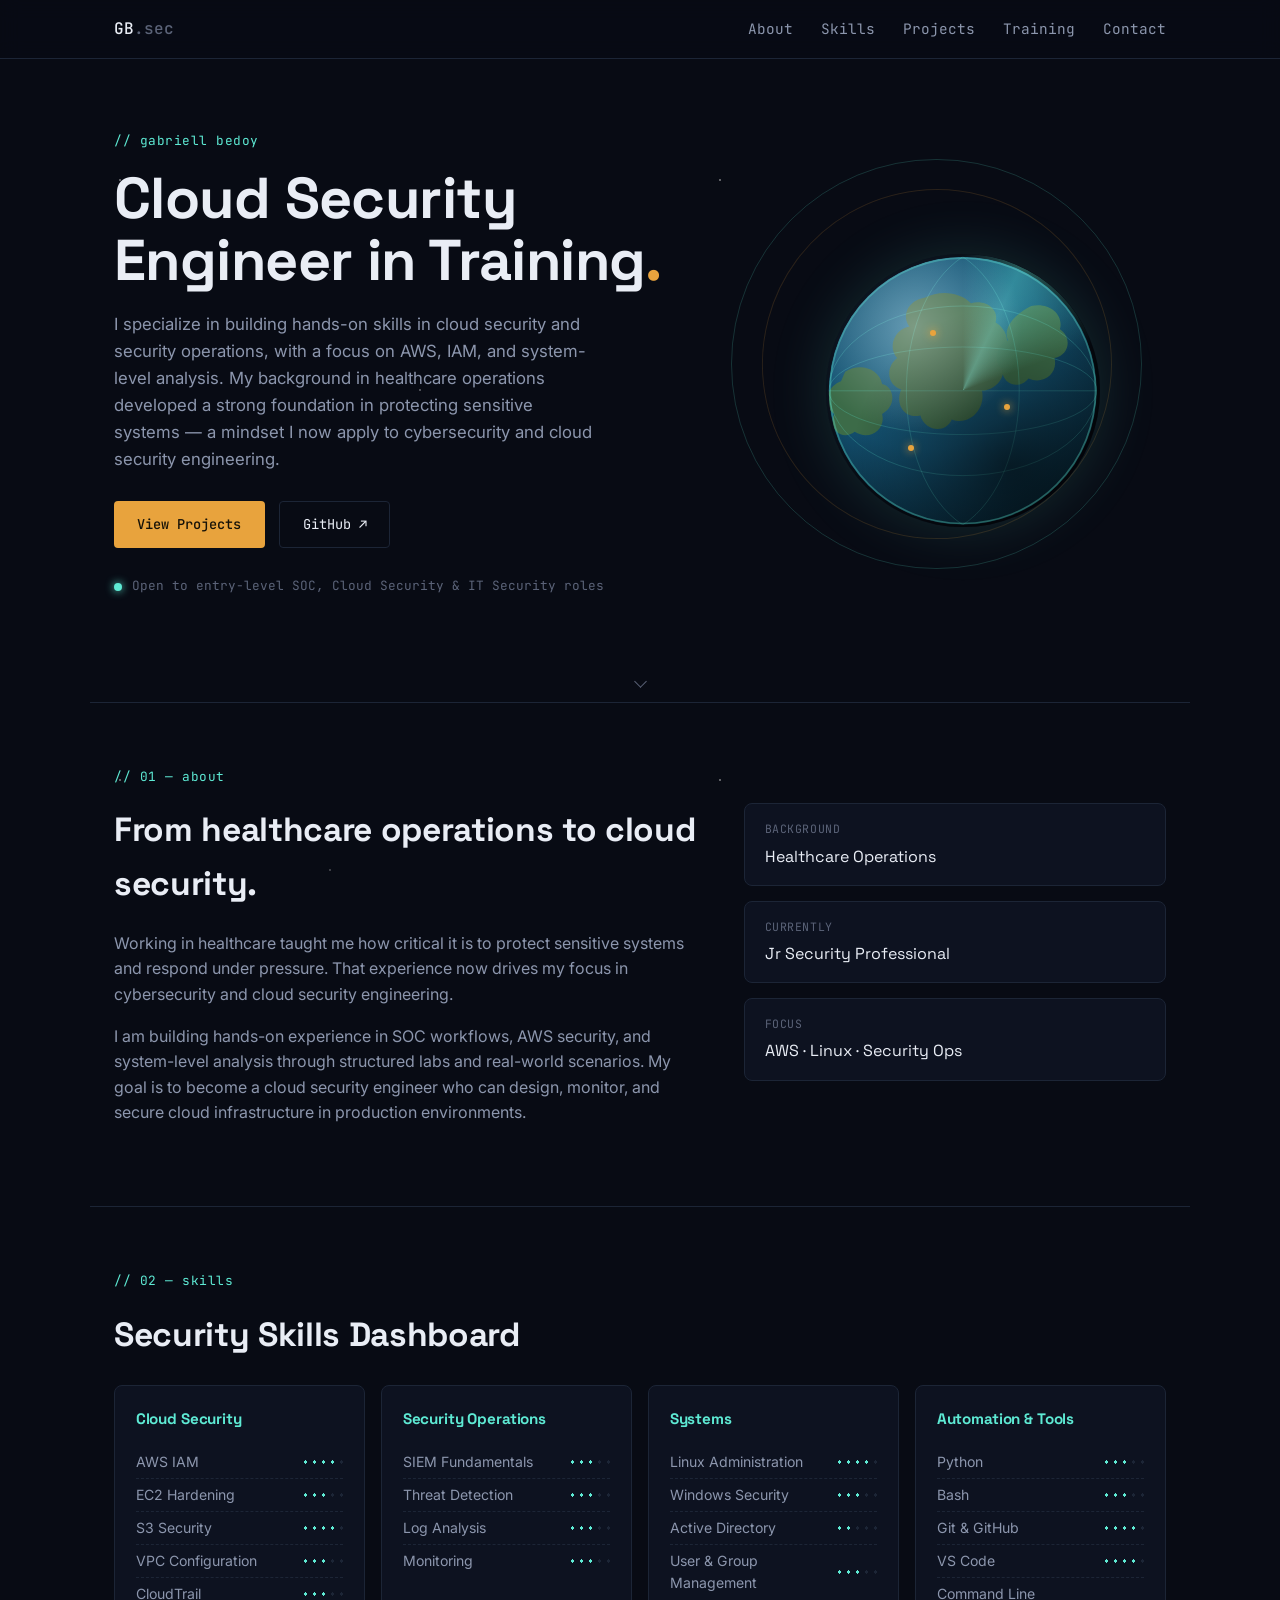
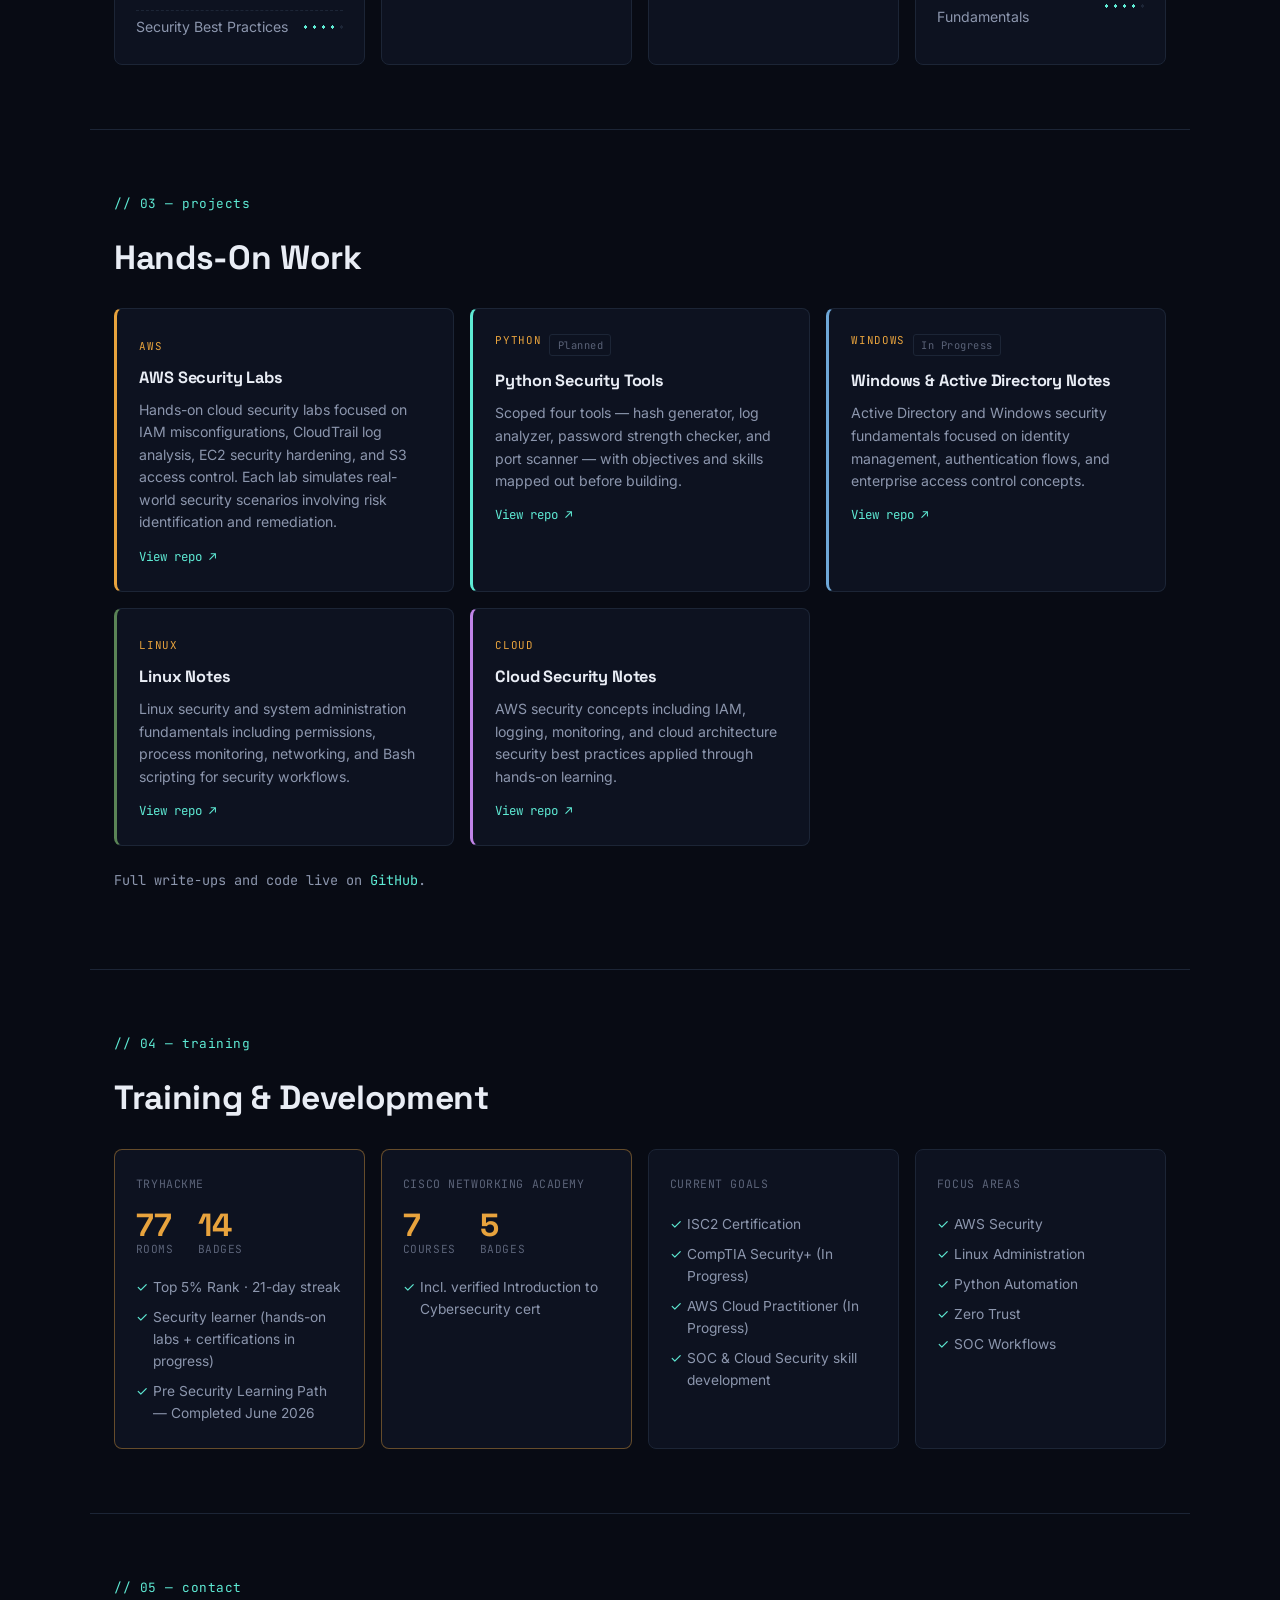
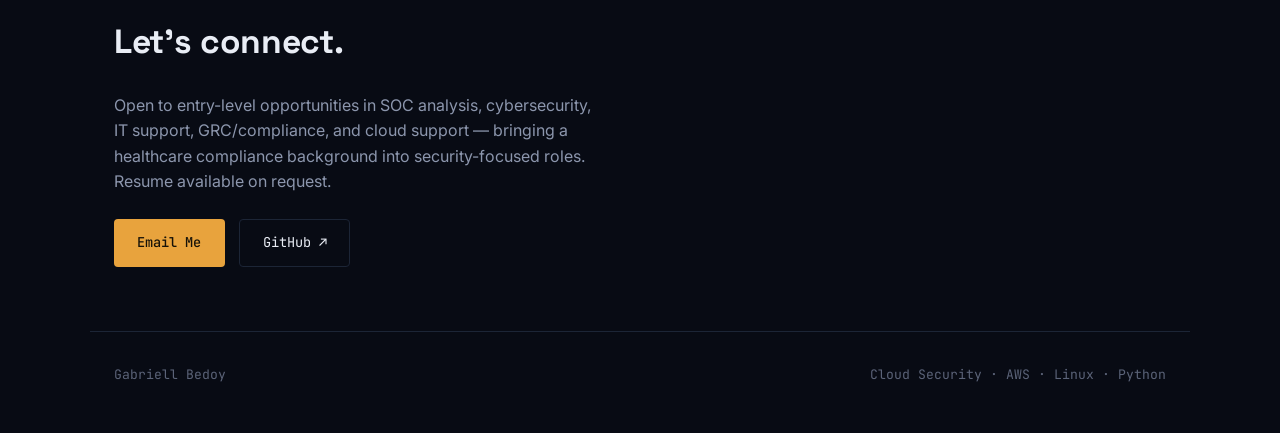
==== index.html @ 279fd7d2 "Revise content for cloud security focus Updated the hero section and about section to reflect a more" ====
<!DOCTYPE html>
<html lang="en">
<head>
<meta charset="UTF-8">
<meta name="viewport" content="width=device-width, initial-scale=1.0">
<title>Gabriell Bedoy | Cloud Security Engineer in Training</title>
<meta name="description" content="Gabriell Bedoy — aspiring cloud security engineer building hands-on skills in AWS, Linux, and security fundamentals, with a background in healthcare operations.">
<meta property="og:title" content="Gabriell Bedoy | Cloud Security Portfolio">
<meta property="og:description" content="Aspiring cloud security engineer with a healthcare background. ISC2 Candidate building hands-on skills in AWS, Linux, and security fundamentals.">
<meta property="og:type" content="website">
<meta property="og:url" content="https://gabbycloudsec.github.io">
<link rel="preconnect" href="https://fonts.googleapis.com">
<link rel="preconnect" href="https://fonts.gstatic.com" crossorigin>
<link href="https://fonts.googleapis.com/css2?family=Space+Grotesk:wght@500;600;700&family=Inter:wght@400;500;600&family=JetBrains+Mono:wght@400;500&display=swap" rel="stylesheet">
<link rel="stylesheet" href="style.css">
<link rel="icon" type="image/svg+xml" href="favicon.svg">
</head>
<body>

<div class="starfield" aria-hidden="true"></div>

<header class="nav">
  <div class="nav-inner">
    <a href="#top" class="nav-brand">GB<span class="nav-brand-dim">.sec</span></a>
    <nav class="nav-links">
      <a href="#about">About</a>
      <a href="#skills">Skills</a>
      <a href="#projects">Projects</a>
      <a href="#training">Training</a>
      <a href="#contact">Contact</a>
    </nav>
  </div>
</header>

<main id="top">

  <!-- HERO -->
  <section class="hero">
    <div class="hero-grid">
      <div class="hero-text">
        <p class="eyebrow">// gabriell bedoy</p>
        <h1>Cloud Security<br>Engineer in Training<span class="accent">.</span></h1>

<p class="hero-lede">
I specialize in building hands-on skills in cloud security and security operations, with a focus on AWS, IAM, and system-level analysis.
My background in healthcare operations developed a strong foundation in protecting sensitive systems — a mindset I now apply to cybersecurity and cloud security engineering.
</p>
        <div class="hero-actions">
          <a href="#projects" class="btn btn-primary">View Projects</a>
          <a href="https://github.com/GabbyCloudSec" class="btn btn-ghost" target="_blank" rel="noopener">GitHub ↗</a>
        </div>
        <div class="hero-meta">
          <span class="status-dot"></span>
          <span>Open to entry-level SOC, Cloud Security & IT Security roles</span>
        </div>
      </div>

      <div class="hero-visual" aria-hidden="true">
        <div class="orbit-ring orbit-ring--outer"></div>
        <div class="orbit-ring orbit-ring--inner"></div>
        <div class="orbit-sat orbit-sat--a"></div>
        <div class="orbit-sat orbit-sat--b"></div>
        <div class="earth">
          <svg class="earth-svg" viewBox="0 0 200 200" xmlns="http://www.w3.org/2000/svg">
            <defs>
              <radialGradient id="oceanGrad" cx="35%" cy="28%" r="80%">
                <stop offset="0%" stop-color="#1f6f93"/>
                <stop offset="55%" stop-color="#134f6e"/>
                <stop offset="100%" stop-color="#06202e"/>
              </radialGradient>
              <radialGradient id="shineGrad" cx="32%" cy="26%" r="40%">
                <stop offset="0%" stop-color="rgba(255,255,255,0.32)"/>
                <stop offset="100%" stop-color="rgba(255,255,255,0)"/>
              </radialGradient>
              <radialGradient id="shadowGrad" cx="68%" cy="78%" r="60%">
                <stop offset="0%" stop-color="rgba(0,0,0,0.55)"/>
                <stop offset="100%" stop-color="rgba(0,0,0,0)"/>
              </radialGradient>
              <clipPath id="globeClip">
                <circle cx="100" cy="100" r="98"/>
              </clipPath>
            </defs>

            <g clip-path="url(#globeClip)">
              <circle cx="100" cy="100" r="98" fill="url(#oceanGrad)"/>

              <g class="earth-landmasses" fill="#3f6b48">
                <path d="M72,32 C84,26 98,28 106,36 C116,33 127,40 124,50 C133,55 136,68 127,76 C134,86 127,99 114,100 C117,113 105,126 92,121 C87,132 72,129 69,118 C58,121 50,110 55,99 C45,96 43,83 52,76 C45,68 50,55 61,53 C55,45 60,34 72,32 Z"/>
                <path class="earth-land-alt" d="M150,38 C163,35 174,44 171,55 C180,61 178,74 167,76 C170,87 159,96 148,91 C141,100 128,95 129,84 C122,80 124,67 133,63 C129,54 138,44 150,38 Z"/>
                <path class="earth-land-alt" d="M14,86 C25,79 39,84 41,95 C50,97 52,111 41,117 C44,128 32,137 21,130 C12,137 1,128 6,117 C-3,111 0,97 11,93 Z"/>
              </g>

              <g class="earth-grid" fill="none" stroke="rgba(94,234,212,0.28)" stroke-width="0.6">
                <ellipse cx="100" cy="100" rx="98" ry="32"/>
                <ellipse cx="100" cy="100" rx="98" ry="62"/>
                <path d="M100,2 C45,38 45,162 100,198"/>
                <path d="M100,2 C155,38 155,162 100,198"/>
                <line x1="2" y1="100" x2="198" y2="100"/>
              </g>

              <circle cx="100" cy="100" r="98" fill="url(#shadowGrad)"/>
              <circle cx="100" cy="100" r="98" fill="url(#shineGrad)"/>
            </g>

            <circle cx="100" cy="100" r="97" fill="none" stroke="rgba(94,234,212,0.35)" stroke-width="1.2"/>
          </svg>
          <div class="earth-scan"></div>
          <span class="earth-node earth-node--1"></span>
          <span class="earth-node earth-node--2"></span>
          <span class="earth-node earth-node--3"></span>
        </div>
      </div>
    </div>
  </section>

  <div class="scroll-cue" aria-hidden="true">
    <span></span>
  </div>

  <!-- ABOUT -->
  <section class="section" id="about">
    <p class="eyebrow">// 01 &mdash; about</p>
    <div class="about-grid">
      <div class="about-copy">
        <h2>From healthcare operations to cloud security.</h2>

<p>
Working in healthcare taught me how critical it is to protect sensitive systems and respond under pressure.
That experience now drives my focus in cybersecurity and cloud security engineering.
</p>

<p>
I am building hands-on experience in SOC workflows, AWS security, and system-level analysis through structured labs and real-world scenarios.
My goal is to become a cloud security engineer who can design, monitor, and secure cloud infrastructure in production environments.
</p>
      </div>
      <div class="about-stats">
        <div class="stat-card">
          <span class="stat-label">Background</span>
          <span class="stat-value">Healthcare Operations</span>
        </div>
        <div class="stat-card">
          <span class="stat-label">Currently</span>
          <span class="stat-value">Jr Security Professional</span>
        </div>
        <div class="stat-card">
          <span class="stat-label">Focus</span>
          <span class="stat-value">AWS &middot; Linux &middot; Security Ops</span>
        </div>
      </div>
    </div>
  </section>

  <!-- SKILLS -->
  <section class="section" id="skills">
    <p class="eyebrow">// 02 &mdash; skills</p>
    <h2>Security Skills Dashboard</h2>
    <div class="skill-grid">

      <div class="skill-card">
        <h3>Cloud Security</h3>
        <ul>
          <li><span>AWS IAM</span><span class="dots" data-level="4"></span></li>
          <li><span>EC2 Hardening</span><span class="dots" data-level="3"></span></li>
          <li><span>S3 Security</span><span class="dots" data-level="4"></span></li>
          <li><span>VPC Configuration</span><span class="dots" data-level="3"></span></li>
          <li><span>CloudTrail</span><span class="dots" data-level="3"></span></li>
          <li><span>Security Best Practices</span><span class="dots" data-level="4"></span></li>
        </ul>
      </div>

      <div class="skill-card">
        <h3>Security Operations</h3>
        <ul>
          <li><span>SIEM Fundamentals</span><span class="dots" data-level="3"></span></li>
          <li><span>Threat Detection</span><span class="dots" data-level="3"></span></li>
          <li><span>Log Analysis</span><span class="dots" data-level="3"></span></li>
          <li><span>Monitoring</span><span class="dots" data-level="3"></span></li>
        </ul>
      </div>

      <div class="skill-card">
        <h3>Systems</h3>
        <ul>
          <li><span>Linux Administration</span><span class="dots" data-level="4"></span></li>
          <li><span>Windows Security</span><span class="dots" data-level="3"></span></li>
          <li><span>Active Directory</span><span class="dots" data-level="2"></span></li>
          <li><span>User &amp; Group Management</span><span class="dots" data-level="3"></span></li>
        </ul>
      </div>

      <div class="skill-card">
        <h3>Automation &amp; Tools</h3>
        <ul>
          <li><span>Python</span><span class="dots" data-level="3"></span></li>
          <li><span>Bash</span><span class="dots" data-level="3"></span></li>
          <li><span>Git &amp; GitHub</span><span class="dots" data-level="4"></span></li>
          <li><span>VS Code</span><span class="dots" data-level="4"></span></li>
          <li><span>Command Line Fundamentals</span><span class="dots" data-level="4"></span></li>
        </ul>
      </div>

    </div>
  </section>

  <!-- PROJECTS -->
  <section class="section" id="projects">
    <p class="eyebrow">// 03 &mdash; projects</p>
    <h2>Hands-On Work</h2>
    <div class="project-grid">

      <a class="project-card" href="https://github.com/GabbyCloudSec/aws-security-labs" target="_blank" rel="noopener" data-cat="aws">
        <span class="project-tag">AWS</span>
        <h3>AWS Security Labs</h3>
     <p>
Hands-on cloud security labs focused on IAM misconfigurations, CloudTrail log analysis, EC2 security hardening, and S3 access control.
Each lab simulates real-world security scenarios involving risk identification and remediation.
</p>
        <span class="project-link">View repo ↗</span>
      </a>

      <a class="project-card" href="https://github.com/GabbyCloudSec/python-security-tools" target="_blank" rel="noopener" data-cat="python">
        <div class="project-tags">
          <span class="project-tag">PYTHON</span>
          <span class="project-status">Planned</span>
        </div>
        <h3>Python Security Tools</h3>
        <p>Scoped four tools &mdash; hash generator, log analyzer, password
          strength checker, and port scanner &mdash; with objectives and skills
          mapped out before building.</p>
        <span class="project-link">View repo ↗</span>
      </a>

      <a class="project-card" href="https://github.com/GabbyCloudSec/windows-ad-notes" target="_blank" rel="noopener" data-cat="windows">
        <div class="project-tags">
          <span class="project-tag">WINDOWS</span>
          <span class="project-status">In Progress</span>
        </div>
        <h3>Windows &amp; Active Directory Notes</h3>
       <p>
Active Directory and Windows security fundamentals focused on identity management, authentication flows, and enterprise access control concepts.
</p>
        <span class="project-link">View repo ↗</span>
      </a>

      <a class="project-card" href="https://github.com/GabbyCloudSec/linux-notes" target="_blank" rel="noopener" data-cat="linux">
        <span class="project-tag">LINUX</span>
        <h3>Linux Notes</h3>
      <p>
Linux security and system administration fundamentals including permissions, process monitoring, networking, and Bash scripting for security workflows.
</p>
        <span class="project-link">View repo ↗</span>
      </a>

      <a class="project-card" href="https://github.com/GabbyCloudSec/cloud-security-notes" target="_blank" rel="noopener" data-cat="cloud">
        <span class="project-tag">CLOUD</span>
        <h3>Cloud Security Notes</h3>
       <p>
AWS security concepts including IAM, logging, monitoring, and cloud architecture security best practices applied through hands-on learning.
</p>
        <span class="project-link">View repo ↗</span>
      </a>

    </div>
    <p class="project-footnote">Full write-ups and code live on <a href="https://github.com/GabbyCloudSec" target="_blank" rel="noopener">GitHub</a>.</p>
  </section>

  <!-- TRAINING -->
  <section class="section" id="training">
    <p class="eyebrow">// 04 &mdash; training</p>
    <h2>Training &amp; Development</h2>
    <div class="training-grid">

      <div class="training-card training-card--highlight">
        <span class="stat-label">TryHackMe</span>
        <div class="count-row">
          <div class="count-block">
            <span class="count-num">77</span>
            <span class="count-label">Rooms</span>
          </div>
          <div class="count-block">
            <span class="count-num">14</span>
            <span class="count-label">Badges</span>
          </div>
        </div>
        <ul class="check-list">
          <li>Top 5% Rank &middot; 21-day streak</li>
        <li>Security learner (hands-on labs + certifications in progress)</li>
          <li>Pre Security Learning Path &mdash; Completed June 2026</li>
        </ul>
      </div>

      <div class="training-card training-card--highlight">
        <span class="stat-label">Cisco Networking Academy</span>
        <div class="count-row">
          <div class="count-block">
            <span class="count-num">7</span>
            <span class="count-label">Courses</span>
          </div>
          <div class="count-block">
            <span class="count-num">5</span>
            <span class="count-label">Badges</span>
          </div>
        </div>
        <ul class="check-list">
          <li>Incl. verified Introduction to Cybersecurity cert</li>
        </ul>
      </div>

      <div class="training-card">
        <span class="stat-label">Current Goals</span>
        <ul class="check-list">
          <li>ISC2 Certification</li>
          <li>CompTIA Security+ (In Progress)</li>
<li>AWS Cloud Practitioner (In Progress)</li>
<li>SOC & Cloud Security skill development</li>
        </ul>
      </div>

      <div class="training-card">
        <span class="stat-label">Focus Areas</span>
        <ul class="check-list">
          <li>AWS Security</li>
          <li>Linux Administration</li>
          <li>Python Automation</li>
          <li>Zero Trust</li>
          <li>SOC Workflows</li>
        </ul>
      </div>

    </div>
  </section>

  <!-- CONTACT -->
  <section class="section section--contact" id="contact">
    <p class="eyebrow">// 05 &mdash; contact</p>
    <h2>Let's connect.</h2>
    <p class="contact-lede">Open to entry-level opportunities in SOC analysis,
      cybersecurity, IT support, GRC/compliance, and cloud support &mdash;
      bringing a healthcare compliance background into security-focused roles.
      Resume available on request.</p>
    <div class="contact-links">
      <a href="mailto:GabbyCloudSec@protonmail.com" class="btn btn-primary">Email Me</a>
      <a href="https://github.com/GabbyCloudSec" class="btn btn-ghost" target="_blank" rel="noopener">GitHub ↗</a>
    </div>
  </section>

</main>

<footer class="footer">
  <span>Gabriell Bedoy</span>
  <span class="footer-dim">Cloud Security &middot; AWS &middot; Linux &middot; Python</span>
</footer>

</body>
</html>
---- style.css ----
/* ===========================================================
   GabbyCloudSec Portfolio — "Mission Control" theme
   =========================================================== */

:root {
  --bg: #080b14;
  --bg-2: #0d1220;
  --bg-3: #11172a;
  --ink: #e9edf5;
  --ink-dim: #8c96ad;
  --ink-faint: #5b6378;
  --amber: #e8a33d;
  --cyan: #5eead4;
  --line: #1c2536;

  --earth-ocean-1: #0b2e44;
  --earth-ocean-2: #134f6e;
  --earth-land-1: #3c6b48;
  --earth-land-2: #5a8456;

  --font-display: 'Space Grotesk', 'Inter', sans-serif;
  --font-body: 'Inter', -apple-system, BlinkMacSystemFont, sans-serif;
  --font-mono: 'JetBrains Mono', 'SFMono-Regular', Consolas, monospace;

  --maxw: 1100px;
}

* { box-sizing: border-box; }

html { scroll-behavior: smooth; }

body {
  margin: 0;
  background: var(--bg);
  color: var(--ink);
  font-family: var(--font-body);
  line-height: 1.6;
  -webkit-font-smoothing: antialiased;
}

a {
  color: var(--cyan);
  text-decoration: none;
}

h1, h2, h3 {
  font-family: var(--font-display);
  color: var(--ink);
  margin: 0;
  letter-spacing: -0.01em;
}

ul { margin: 0; padding: 0; list-style: none; }
p { color: var(--ink-dim); margin: 0 0 1em; }

.accent { color: var(--amber); }

.eyebrow {
  font-family: var(--font-mono);
  font-size: 0.8rem;
  color: var(--cyan);
  letter-spacing: 0.04em;
  margin: 0 0 1rem;
}

/* ---------- Starfield ---------- */
.starfield {
  position: fixed;
  inset: 0;
  z-index: -1;
  background:
    radial-gradient(1.5px 1.5px at 20% 30%, rgba(255,255,255,0.5) 50%, transparent 51%),
    radial-gradient(1.5px 1.5px at 70% 65%, rgba(255,255,255,0.4) 50%, transparent 51%),
    radial-gradient(1px 1px at 40% 80%, rgba(255,255,255,0.35) 50%, transparent 51%),
    radial-gradient(1px 1px at 85% 15%, rgba(255,255,255,0.4) 50%, transparent 51%),
    radial-gradient(1.5px 1.5px at 55% 45%, rgba(255,255,255,0.3) 50%, transparent 51%),
    radial-gradient(1px 1px at 10% 60%, rgba(255,255,255,0.3) 50%, transparent 51%),
    radial-gradient(1px 1px at 92% 85%, rgba(255,255,255,0.3) 50%, transparent 51%);
  background-size: 600px 600px;
  background-repeat: repeat;
  opacity: 0.7;
}

/* ---------- Nav ---------- */
.nav {
  position: sticky;
  top: 0;
  z-index: 10;
  background: rgba(8, 11, 20, 0.85);
  backdrop-filter: blur(10px);
  border-bottom: 1px solid var(--line);
}

.nav-inner {
  max-width: var(--maxw);
  margin: 0 auto;
  display: flex;
  align-items: center;
  justify-content: space-between;
  padding: 1rem 1.5rem;
}

.nav-brand {
  font-family: var(--font-mono);
  font-weight: 500;
  color: var(--ink);
  font-size: 1rem;
}
.nav-brand-dim { color: var(--ink-faint); }

.nav-links {
  display: flex;
  gap: 1.75rem;
}
.nav-links a {
  color: var(--ink-dim);
  font-size: 0.9rem;
  font-family: var(--font-mono);
}
.nav-links a:hover { color: var(--cyan); }

/* ---------- Hero ---------- */
.hero {
  max-width: var(--maxw);
  margin: 0 auto;
  padding: 4.5rem 1.5rem 5rem;
}

.hero-grid {
  display: grid;
  grid-template-columns: 1.1fr 0.9fr;
  align-items: center;
  gap: 2rem;
}

.hero-text h1 {
  font-size: clamp(2.4rem, 5vw, 3.6rem);
  line-height: 1.08;
  margin-bottom: 1.25rem;
}

.hero-lede {
  font-size: 1.05rem;
  max-width: 480px;
  color: var(--ink-dim);
}

.hero-actions {
  display: flex;
  gap: 0.9rem;
  margin: 1.75rem 0 1.75rem;
}

.btn {
  font-family: var(--font-mono);
  font-size: 0.85rem;
  padding: 0.75rem 1.4rem;
  border-radius: 4px;
  border: 1px solid transparent;
  display: inline-block;
}
.btn-primary {
  background: var(--amber);
  color: #161208;
  font-weight: 500;
}
.btn-primary:hover { background: #f2b157; }
.btn-ghost {
  border-color: var(--line);
  color: var(--ink);
}
.btn-ghost:hover { border-color: var(--cyan); color: var(--cyan); }

.hero-meta {
  display: flex;
  align-items: center;
  gap: 0.6rem;
  font-family: var(--font-mono);
  font-size: 0.8rem;
  color: var(--ink-faint);
}
.status-dot {
  width: 8px; height: 8px;
  border-radius: 50%;
  background: var(--cyan);
  box-shadow: 0 0 8px var(--cyan);
  flex-shrink: 0;
  animation: pulse 2.2s ease-in-out infinite;
}
@keyframes pulse {
  0%, 100% { opacity: 1; }
  50% { opacity: 0.35; }
}

/* ---------- Earth visual ---------- */
.hero-visual {
  position: relative;
  width: 100%;
  max-width: 380px;
  height: 380px;
  margin: 0 auto;
}

.earth {
  position: absolute;
  inset: 0;
  margin: auto;
  width: 72%;
  height: 72%;
  top: 14%;
  left: 14%;
  border-radius: 50%;
  overflow: hidden;
  box-shadow:
    inset -18px -14px 40px rgba(0,0,0,0.65),
    inset 10px 10px 30px rgba(120,200,255,0.08),
    0 0 60px rgba(94,234,212,0.15);
  animation: rotate-wobble 16s ease-in-out infinite;
}

.earth-svg {
  position: absolute;
  inset: 0;
  width: 100%;
  height: 100%;
  display: block;
}

.earth-grid {
  transform-origin: 100px 100px;
  animation: grid-rotate 20s linear infinite;
}

.earth-landmasses {
  animation: land-drift 24s ease-in-out infinite;
  transform-origin: 100px 100px;
}

@keyframes grid-rotate {
  0%   { transform: scaleX(1); }
  50%  { transform: scaleX(0.85); }
  100% { transform: scaleX(1); }
}

@keyframes land-drift {
  0%, 100% { transform: translateX(0); }
  50%      { transform: translateX(-3px); }
}

.earth-land-alt {
  fill: var(--earth-land-1);
}

.earth-scan {
  position: absolute;
  inset: -10%;
  border-radius: 50%;
  background: conic-gradient(from 0deg, transparent 0deg, rgba(94,234,212,0.35) 25deg, transparent 70deg, transparent 360deg);
  mix-blend-mode: screen;
  animation: spin 6s linear infinite;
}

.earth-node {
  position: absolute;
  width: 6px;
  height: 6px;
  border-radius: 50%;
  background: var(--amber);
  box-shadow: 0 0 8px var(--amber);
  animation: pulse 2.4s ease-in-out infinite;
}
.earth-node--1 { top: 28%; left: 38%; }
.earth-node--2 { top: 55%; left: 65%; animation-delay: 0.6s; }
.earth-node--3 { top: 70%; left: 30%; animation-delay: 1.2s; }

.orbit-ring {
  position: absolute;
  border: 1px solid var(--line);
  border-radius: 50%;
  inset: 0;
}
.orbit-ring--outer {
  margin: -4%;
  border-color: rgba(94,234,212,0.18);
}
.orbit-ring--inner {
  margin: 4%;
  border-color: rgba(232,163,61,0.15);
  transform: rotate(15deg);
}

.orbit-sat {
  position: absolute;
  width: 5px;
  height: 5px;
  border-radius: 50%;
  background: var(--cyan);
  box-shadow: 0 0 6px var(--cyan);
  top: 50%;
  left: 50%;
  transform-origin: 0 0;
}
.orbit-sat--a {
  animation: orbit 9s linear infinite;
}
.orbit-sat--b {
  background: var(--amber);
  box-shadow: 0 0 6px var(--amber);
  animation: orbit-rev 13s linear infinite;
}

@keyframes spin { to { transform: rotate(360deg); } }
@keyframes rotate-wobble {
  0%, 100% { transform: rotate(-1.5deg); }
  50% { transform: rotate(1.5deg); }
}
@keyframes orbit {
  from { transform: rotate(0deg) translateX(190px); }
  to   { transform: rotate(360deg) translateX(190px); }
}
@keyframes orbit-rev {
  from { transform: rotate(360deg) translateX(165px); }
  to   { transform: rotate(0deg) translateX(165px); }
}

/* ---------- Sections ---------- */
.section {
  max-width: var(--maxw);
  margin: 0 auto;
  padding: 4rem 1.5rem;
  border-top: 1px solid var(--line);
}

.section h2 {
  font-size: clamp(1.6rem, 3vw, 2.1rem);
  margin-bottom: 1.5rem;
}

/* About */
.about-grid {
  display: grid;
  grid-template-columns: 1.4fr 1fr;
  gap: 2.5rem;
  align-items: start;
}
.about-copy h2 { margin-bottom: 1.25rem; }
.about-stats {
  display: flex;
  flex-direction: column;
  gap: 0.9rem;
}
.stat-card {
  background: var(--bg-2);
  border: 1px solid var(--line);
  border-radius: 8px;
  padding: 1rem 1.2rem;
  display: flex;
  flex-direction: column;
  gap: 0.3rem;
}
.stat-label {
  font-family: var(--font-mono);
  font-size: 0.72rem;
  color: var(--ink-faint);
  letter-spacing: 0.05em;
  text-transform: uppercase;
}
.stat-value {
  font-family: var(--font-display);
  font-size: 1rem;
  color: var(--ink);
}

/* Skills */
.skill-grid {
  display: grid;
  grid-template-columns: repeat(4, 1fr);
  gap: 1rem;
}
.skill-card {
  background: var(--bg-2);
  border: 1px solid var(--line);
  border-radius: 8px;
  padding: 1.3rem;
}
.skill-card h3 {
  font-size: 0.95rem;
  margin-bottom: 0.9rem;
  color: var(--cyan);
}
.skill-card ul li {
  font-size: 0.88rem;
  color: var(--ink-dim);
  padding: 0.3rem 0;
  border-bottom: 1px dashed var(--line);
}
.skill-card ul li:last-child { border-bottom: none; }

/* Projects */
.project-grid {
  display: grid;
  grid-template-columns: repeat(3, 1fr);
  gap: 1rem;
}
.project-card {
  display: block;
  background: var(--bg-2);
  border: 1px solid var(--line);
  border-radius: 8px;
  padding: 1.4rem;
  transition: border-color 0.2s ease, transform 0.2s ease;
}
.project-card:hover {
  border-color: var(--amber);
  transform: translateY(-2px);
}
.project-link {
  display: inline-block;
  margin-top: 0.8rem;
  font-family: var(--font-mono);
  font-size: 0.78rem;
  color: var(--cyan);
}
.project-tags {
  display: flex;
  align-items: center;
  gap: 0.5rem;
  margin-bottom: 0.6rem;
}
.project-status {
  font-family: var(--font-mono);
  font-size: 0.65rem;
  letter-spacing: 0.05em;
  color: var(--ink-faint);
  border: 1px solid var(--line);
  border-radius: 3px;
  padding: 0.1rem 0.45rem;
}
.project-tag {
  font-family: var(--font-mono);
  font-size: 0.68rem;
  color: var(--amber);
  letter-spacing: 0.06em;
  display: inline-block;
  margin-bottom: 0.6rem;
}
.project-card h3 {
  font-size: 1.02rem;
  margin-bottom: 0.5rem;
}
.project-card p { font-size: 0.88rem; margin-bottom: 0; }
.project-footnote {
  margin-top: 1.5rem;
  font-size: 0.85rem;
  font-family: var(--font-mono);
}

/* Training */
.training-grid {
  display: grid;
  grid-template-columns: repeat(4, 1fr);
  gap: 1rem;
}
.training-card {
  background: var(--bg-2);
  border: 1px solid var(--line);
  border-radius: 8px;
  padding: 1.3rem;
}
.training-card--highlight {
  border-color: rgba(232,163,61,0.4);
}
.check-list { margin-top: 0.8rem; }
.check-list li {
  font-size: 0.86rem;
  color: var(--ink-dim);
  padding: 0.25rem 0 0.25rem 1.1rem;
  position: relative;
}
.check-list li::before {
  content: '✓';
  position: absolute;
  left: 0;
  color: var(--cyan);
}
.check-list li em { color: var(--ink-faint); font-style: normal; font-size: 0.8rem; }

/* Contact */
.section--contact { text-align: left; }
.contact-lede { max-width: 480px; }
.contact-links {
  display: flex;
  gap: 0.9rem;
  margin-top: 1.5rem;
}

/* Footer */
.footer {
  max-width: var(--maxw);
  margin: 0 auto;
  padding: 2rem 1.5rem 3rem;
  display: flex;
  justify-content: space-between;
  font-family: var(--font-mono);
  font-size: 0.82rem;
  color: var(--ink-faint);
  border-top: 1px solid var(--line);
}

/* ---------- Responsive ---------- */
@media (max-width: 860px) {
  .hero-grid { grid-template-columns: 1fr; }
  .hero-visual { height: 300px; margin-top: 1rem; }
  .about-grid { grid-template-columns: 1fr; }
  .skill-grid { grid-template-columns: repeat(2, 1fr); }
  .project-grid { grid-template-columns: repeat(2, 1fr); }
  .training-grid { grid-template-columns: repeat(2, 1fr); }
}

@media (max-width: 540px) {
  .skill-grid, .project-grid, .training-grid { grid-template-columns: 1fr; }
  .nav-links { gap: 1rem; }
  .nav-links a { font-size: 0.8rem; }
  .footer { flex-direction: column; gap: 0.4rem; }
}

@media (prefers-reduced-motion: reduce) {
  .earth, .earth-scan, .orbit-sat, .status-dot, .earth-node, .earth-grid, .earth-landmasses, .scroll-cue span {
    animation: none !important;
  }
}

/* ---------- Scroll cue ---------- */
.scroll-cue {
  display: flex;
  justify-content: center;
  padding-bottom: 1rem;
}
.scroll-cue span {
  width: 9px;
  height: 9px;
  border-right: 1.5px solid var(--ink-faint);
  border-bottom: 1.5px solid var(--ink-faint);
  transform: rotate(45deg);
  animation: scroll-bounce 2s ease-in-out infinite;
}
@keyframes scroll-bounce {
  0%, 100% { transform: rotate(45deg) translate(0, 0); opacity: 0.4; }
  50% { transform: rotate(45deg) translate(4px, 4px); opacity: 0.9; }
}

/* ---------- Count blocks (Cisco stats) ---------- */
.count-row {
  display: flex;
  gap: 1.5rem;
  margin: 0.8rem 0;
}
.count-block {
  display: flex;
  flex-direction: column;
}
.count-num {
  font-family: var(--font-display);
  font-size: 2rem;
  font-weight: 700;
  color: var(--amber);
  line-height: 1;
}
.count-label {
  font-family: var(--font-mono);
  font-size: 0.7rem;
  color: var(--ink-faint);
  text-transform: uppercase;
  letter-spacing: 0.05em;
}

/* ---------- Skill dot indicators ---------- */
.skill-card ul li {
  display: flex;
  justify-content: space-between;
  align-items: center;
}
.dots {
  position: relative;
  display: inline-block;
  width: 42px;
  height: 6px;
  flex-shrink: 0;
  margin-left: 0.75rem;
  background-image: radial-gradient(circle, var(--line) 1.5px, transparent 1.6px);
  background-size: 9px 6px;
  background-repeat: repeat-x;
  background-position: left center;
}
.dots::after {
  content: '';
  position: absolute;
  inset: 0;
  background-image: radial-gradient(circle, var(--cyan) 1.5px, transparent 1.6px);
  background-size: 9px 6px;
  background-repeat: repeat-x;
  background-position: left center;
  -webkit-mask-image: linear-gradient(to right, black calc(var(--fill, 60%)), transparent 0);
  mask-image: linear-gradient(to right, black calc(var(--fill, 60%)), transparent 0);
}
.dots[data-level="1"] { --fill: 20%; }
.dots[data-level="2"] { --fill: 40%; }
.dots[data-level="3"] { --fill: 60%; }
.dots[data-level="4"] { --fill: 80%; }
.dots[data-level="5"] { --fill: 100%; }

/* ---------- Category-colored project borders ---------- */
.project-card {
  border-left: 3px solid var(--line);
}
.project-card[data-cat="aws"]    { border-left-color: var(--amber); }
.project-card[data-cat="python"] { border-left-color: var(--cyan); }
.project-card[data-cat="windows"]{ border-left-color: #6ea8d8; }
.project-card[data-cat="linux"]  { border-left-color: var(--earth-land-2); }
.project-card[data-cat="cloud"]  { border-left-color: #c084e8; }
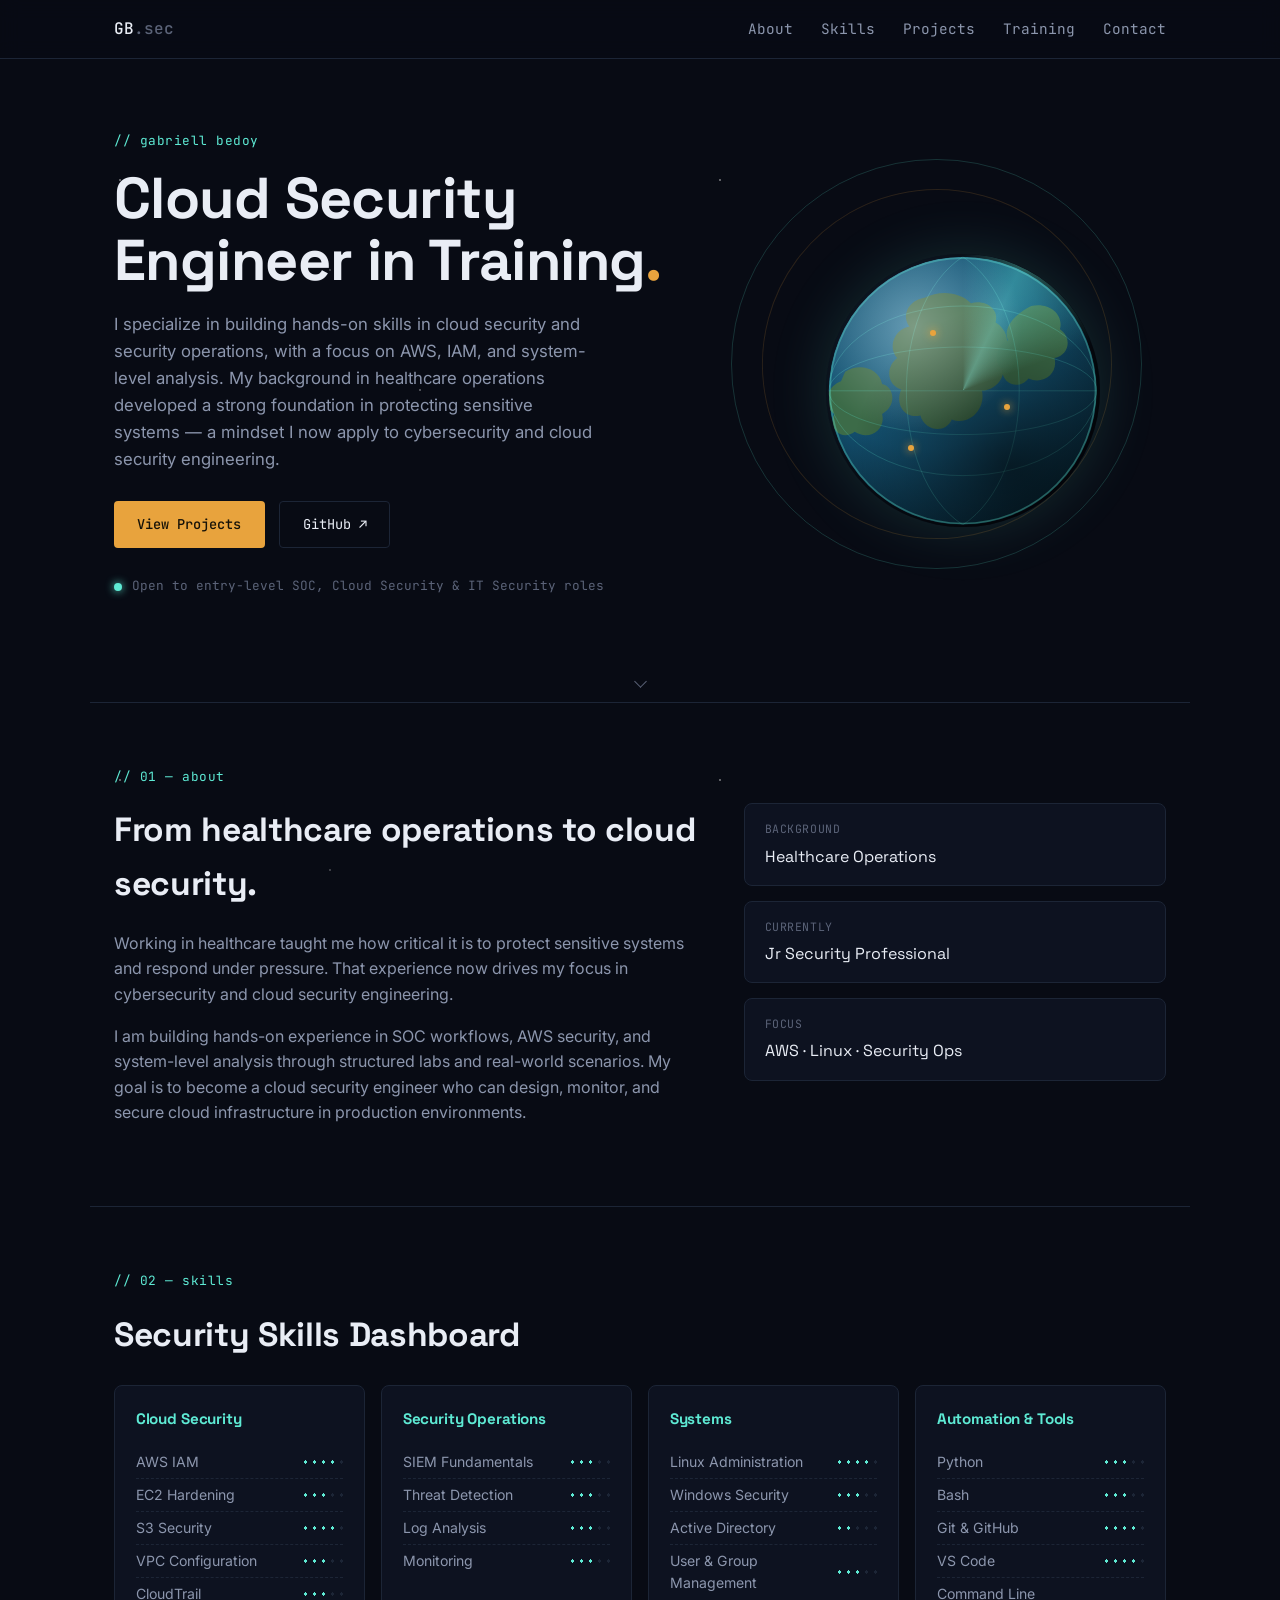
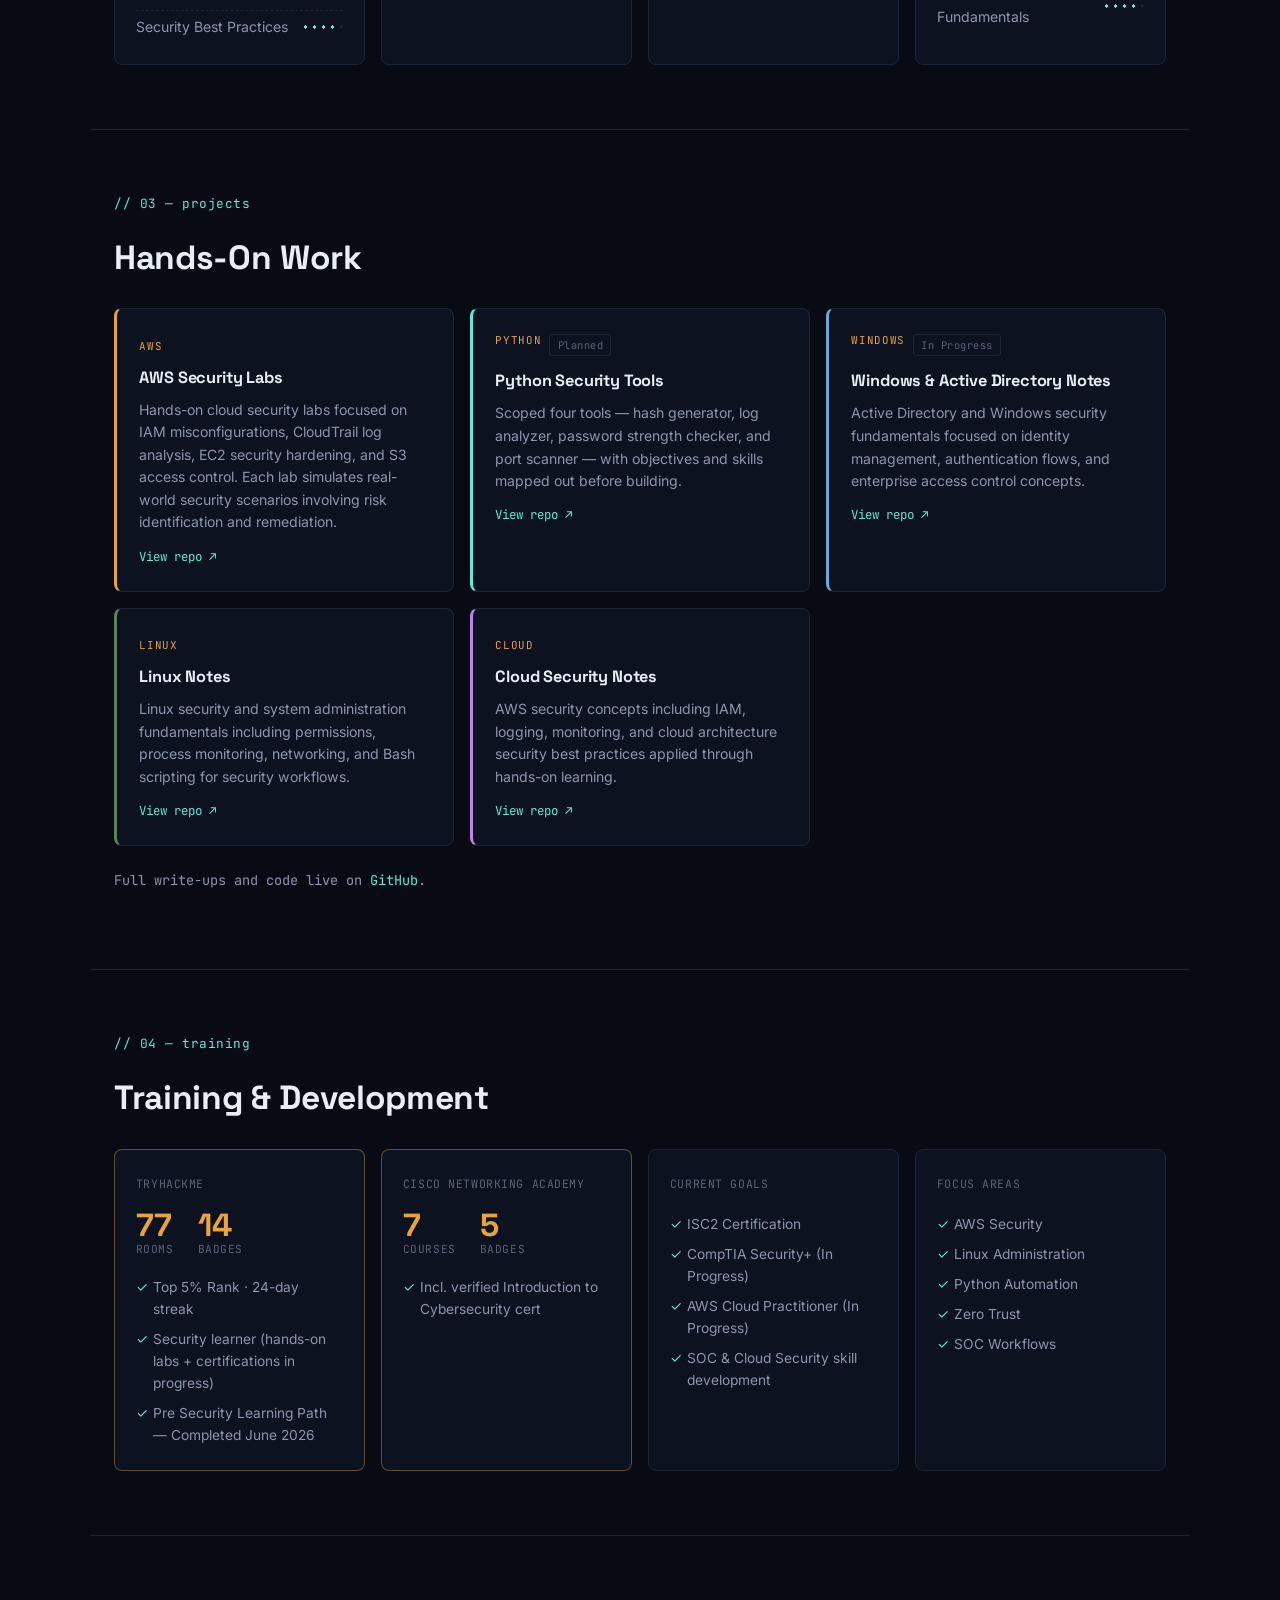
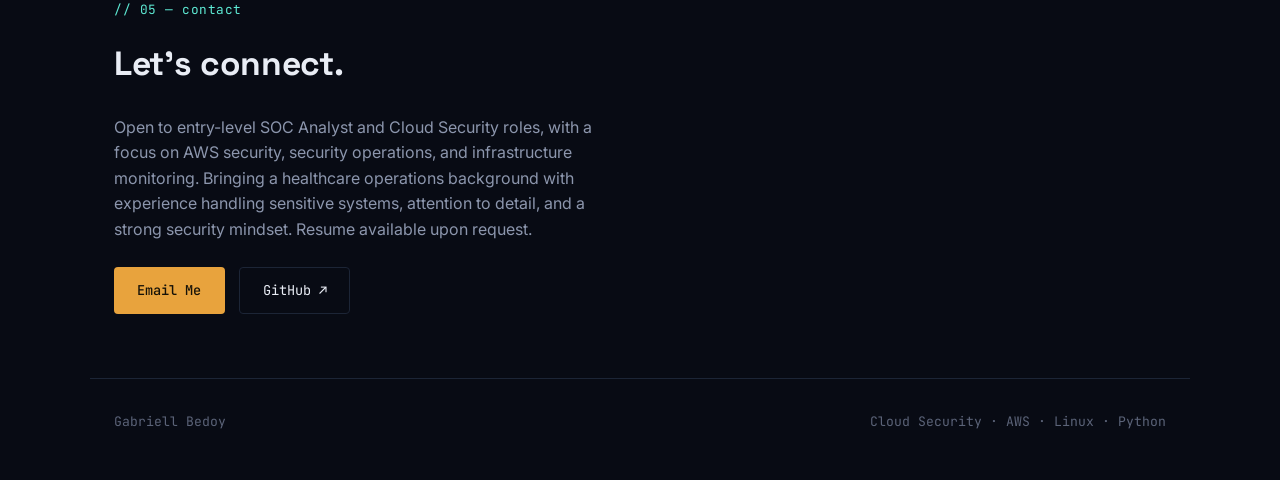
==== commit d4e1d19b: "Revise contact information and role preferences Updated contact section to reflect new role focus an" ====
--- a/index.html
+++ b/index.html
@@ -284,7 +284,7 @@
           </div>
         </div>
         <ul class="check-list">
-          <li>Top 5% Rank &middot; 21-day streak</li>
+          <li>Top 5% Rank &middot; 24-day streak</li>
         <li>Security learner (hands-on labs + certifications in progress)</li>
           <li>Pre Security Learning Path &mdash; Completed June 2026</li>
         </ul>
@@ -335,10 +335,11 @@
   <section class="section section--contact" id="contact">
     <p class="eyebrow">// 05 &mdash; contact</p>
     <h2>Let's connect.</h2>
-    <p class="contact-lede">Open to entry-level opportunities in SOC analysis,
-      cybersecurity, IT support, GRC/compliance, and cloud support &mdash;
-      bringing a healthcare compliance background into security-focused roles.
-      Resume available on request.</p>
+    <p class="contact-lede">Open to entry-level SOC Analyst and Cloud Security roles, with a focus on AWS security, security operations, and infrastructure monitoring.
+
+Bringing a healthcare operations background with experience handling sensitive systems, attention to detail, and a strong security mindset.
+
+Resume available upon request.</p>
     <div class="contact-links">
       <a href="mailto:GabbyCloudSec@protonmail.com" class="btn btn-primary">Email Me</a>
       <a href="https://github.com/GabbyCloudSec" class="btn btn-ghost" target="_blank" rel="noopener">GitHub ↗</a>
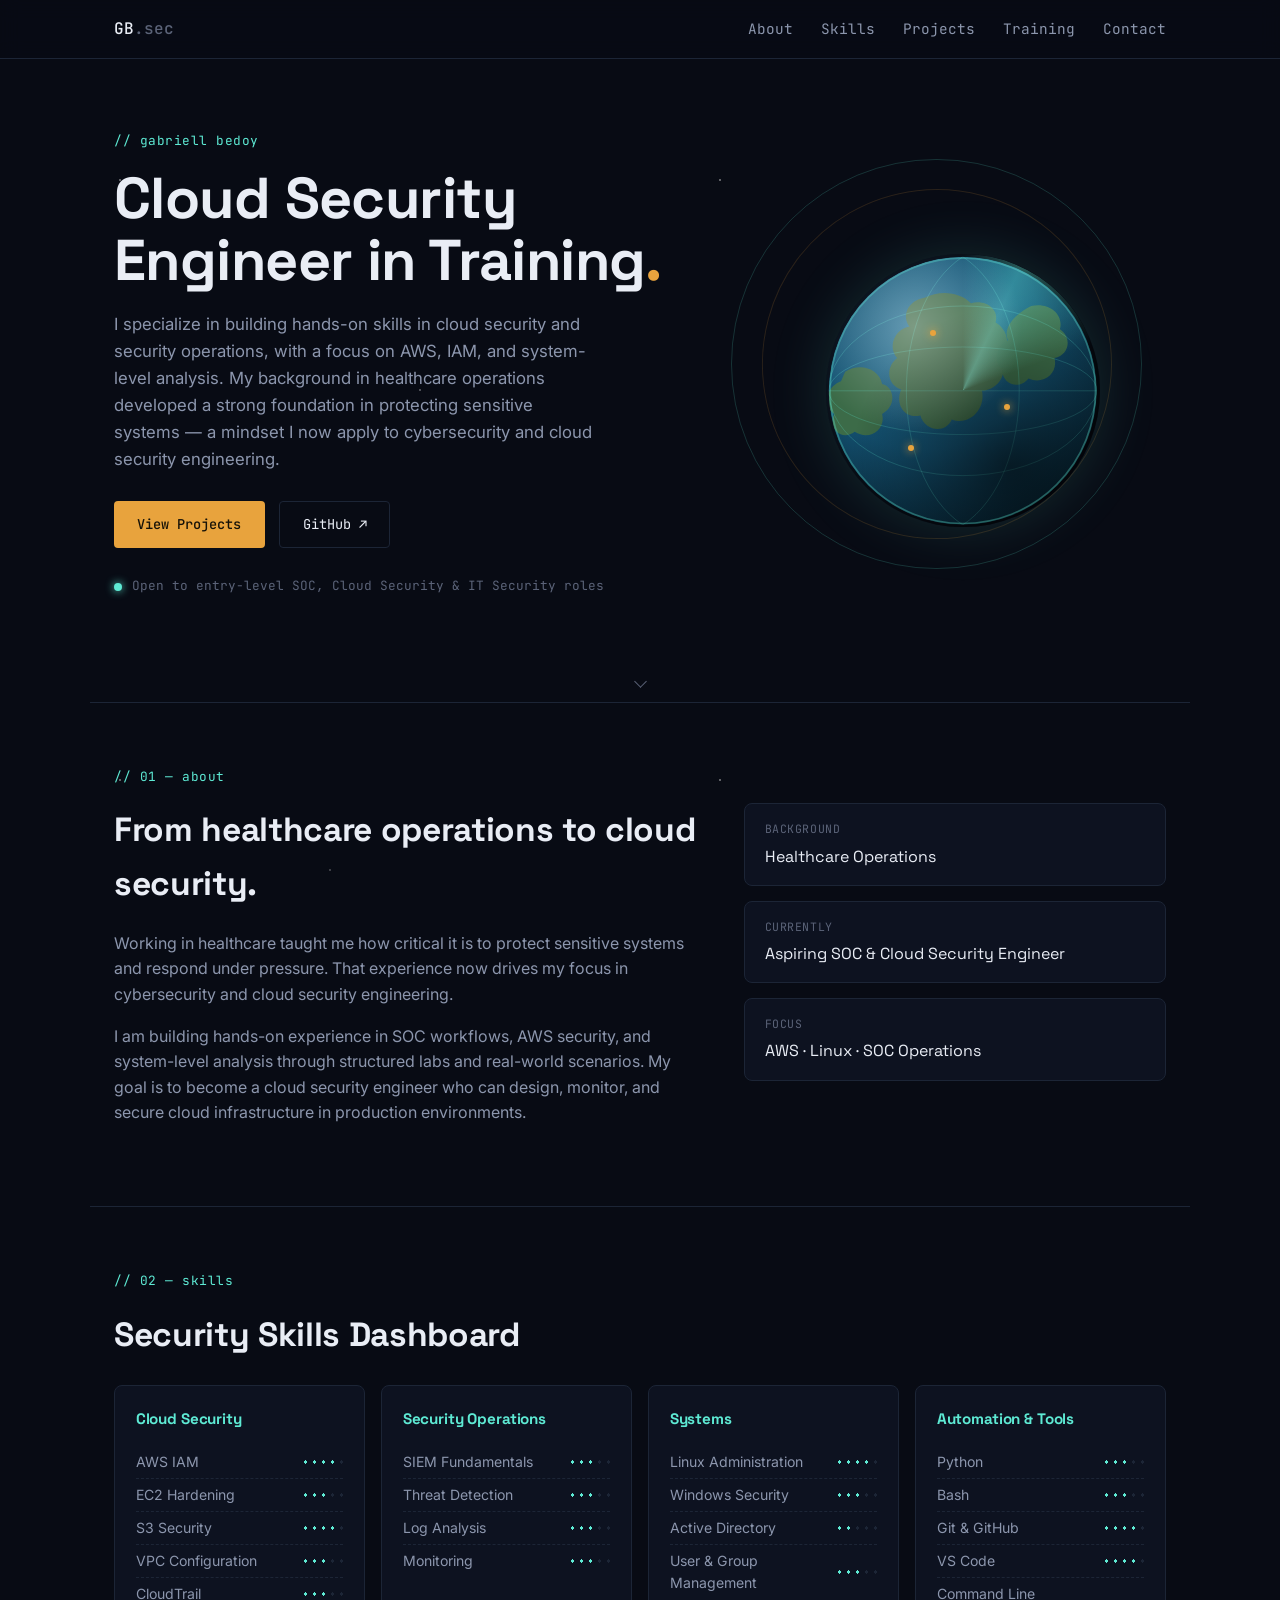
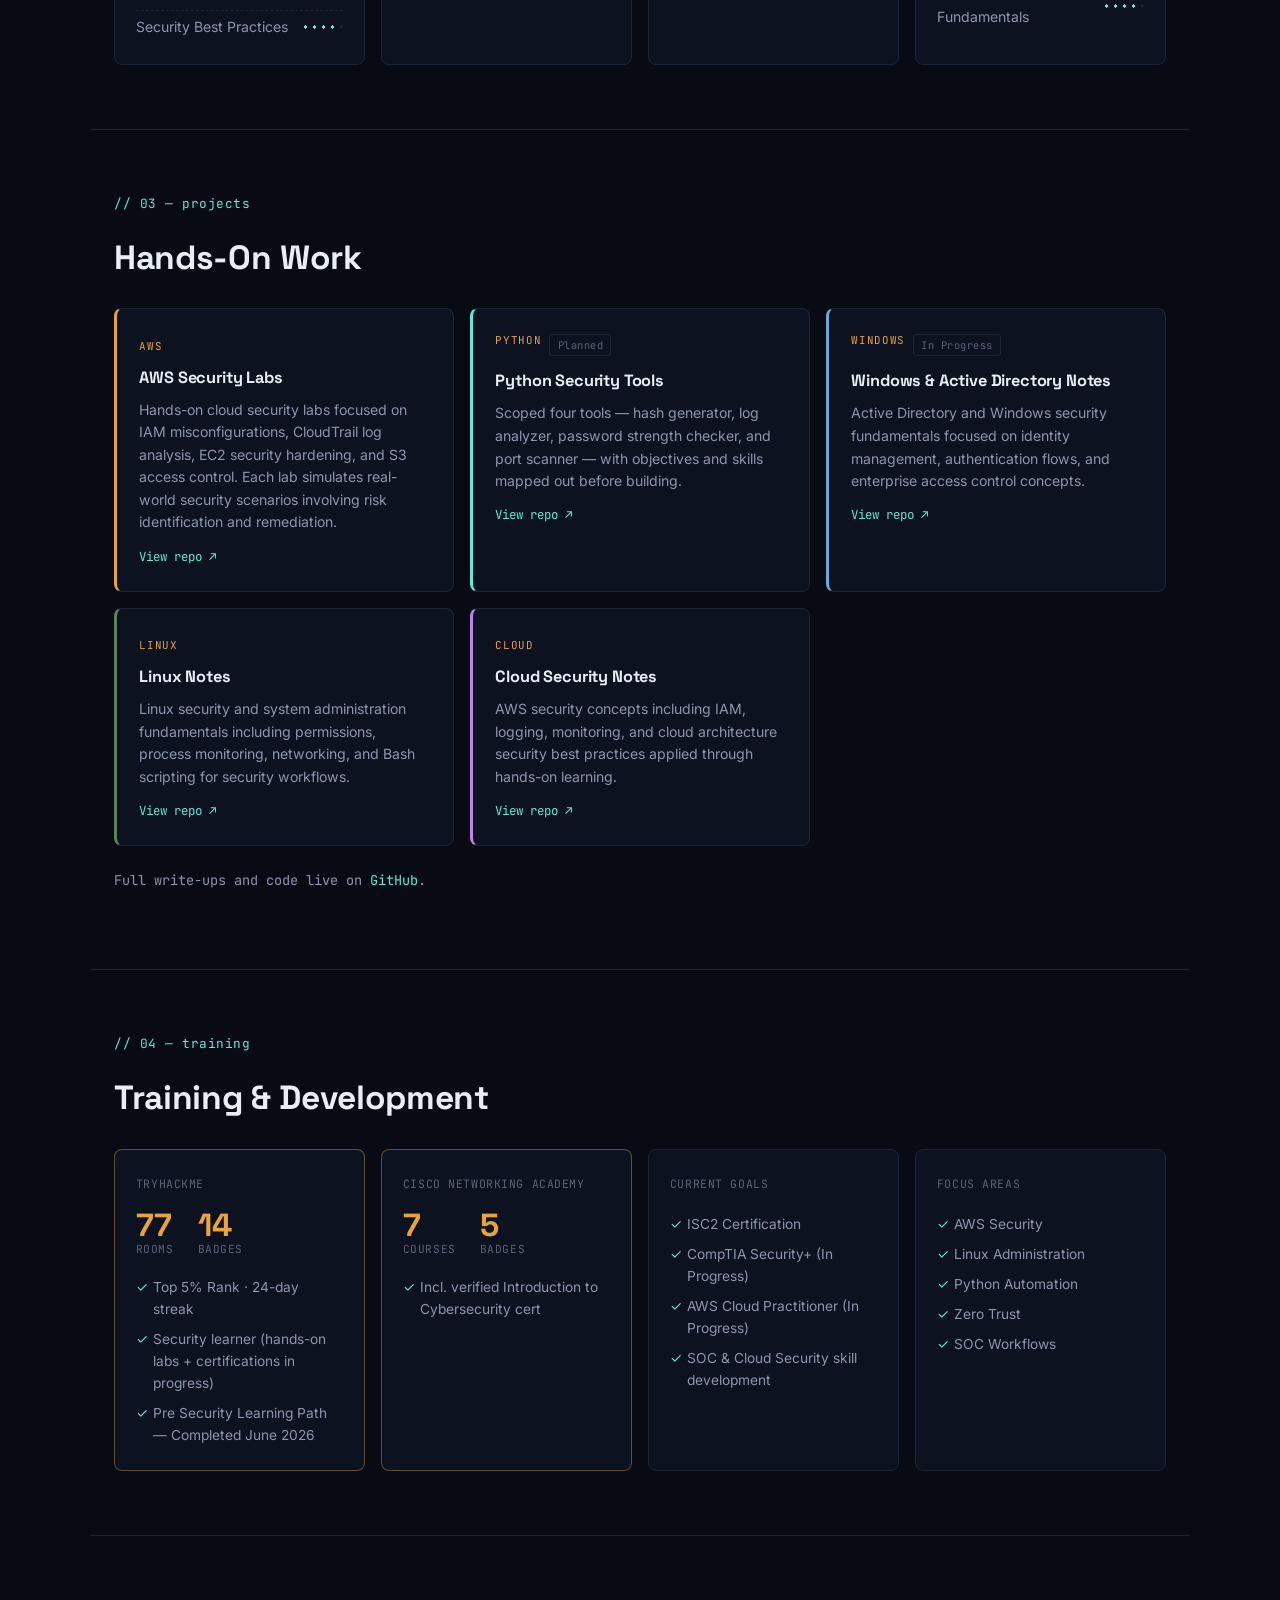
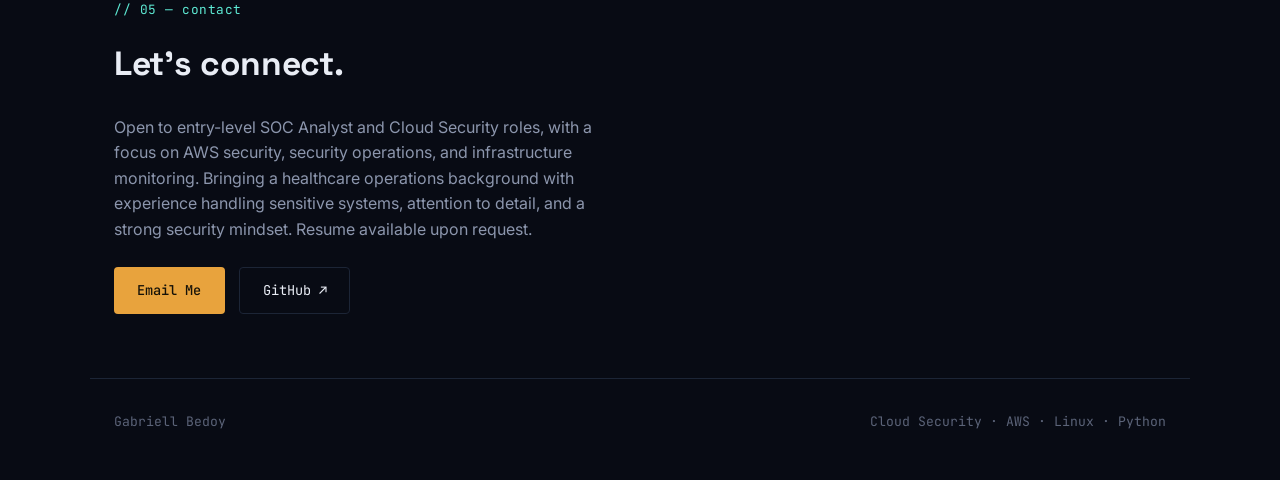
==== commit da77966c: "Update current role and focus in index.html" ====
--- a/index.html
+++ b/index.html
@@ -141,11 +141,11 @@
         </div>
         <div class="stat-card">
           <span class="stat-label">Currently</span>
-          <span class="stat-value">Jr Security Professional</span>
+          <span class="stat-value">Aspiring SOC & Cloud Security Engineer</span>
         </div>
         <div class="stat-card">
           <span class="stat-label">Focus</span>
-          <span class="stat-value">AWS &middot; Linux &middot; Security Ops</span>
+          <span class="stat-value">AWS &middot; Linux &middot; SOC Operations</span>
         </div>
       </div>
     </div>
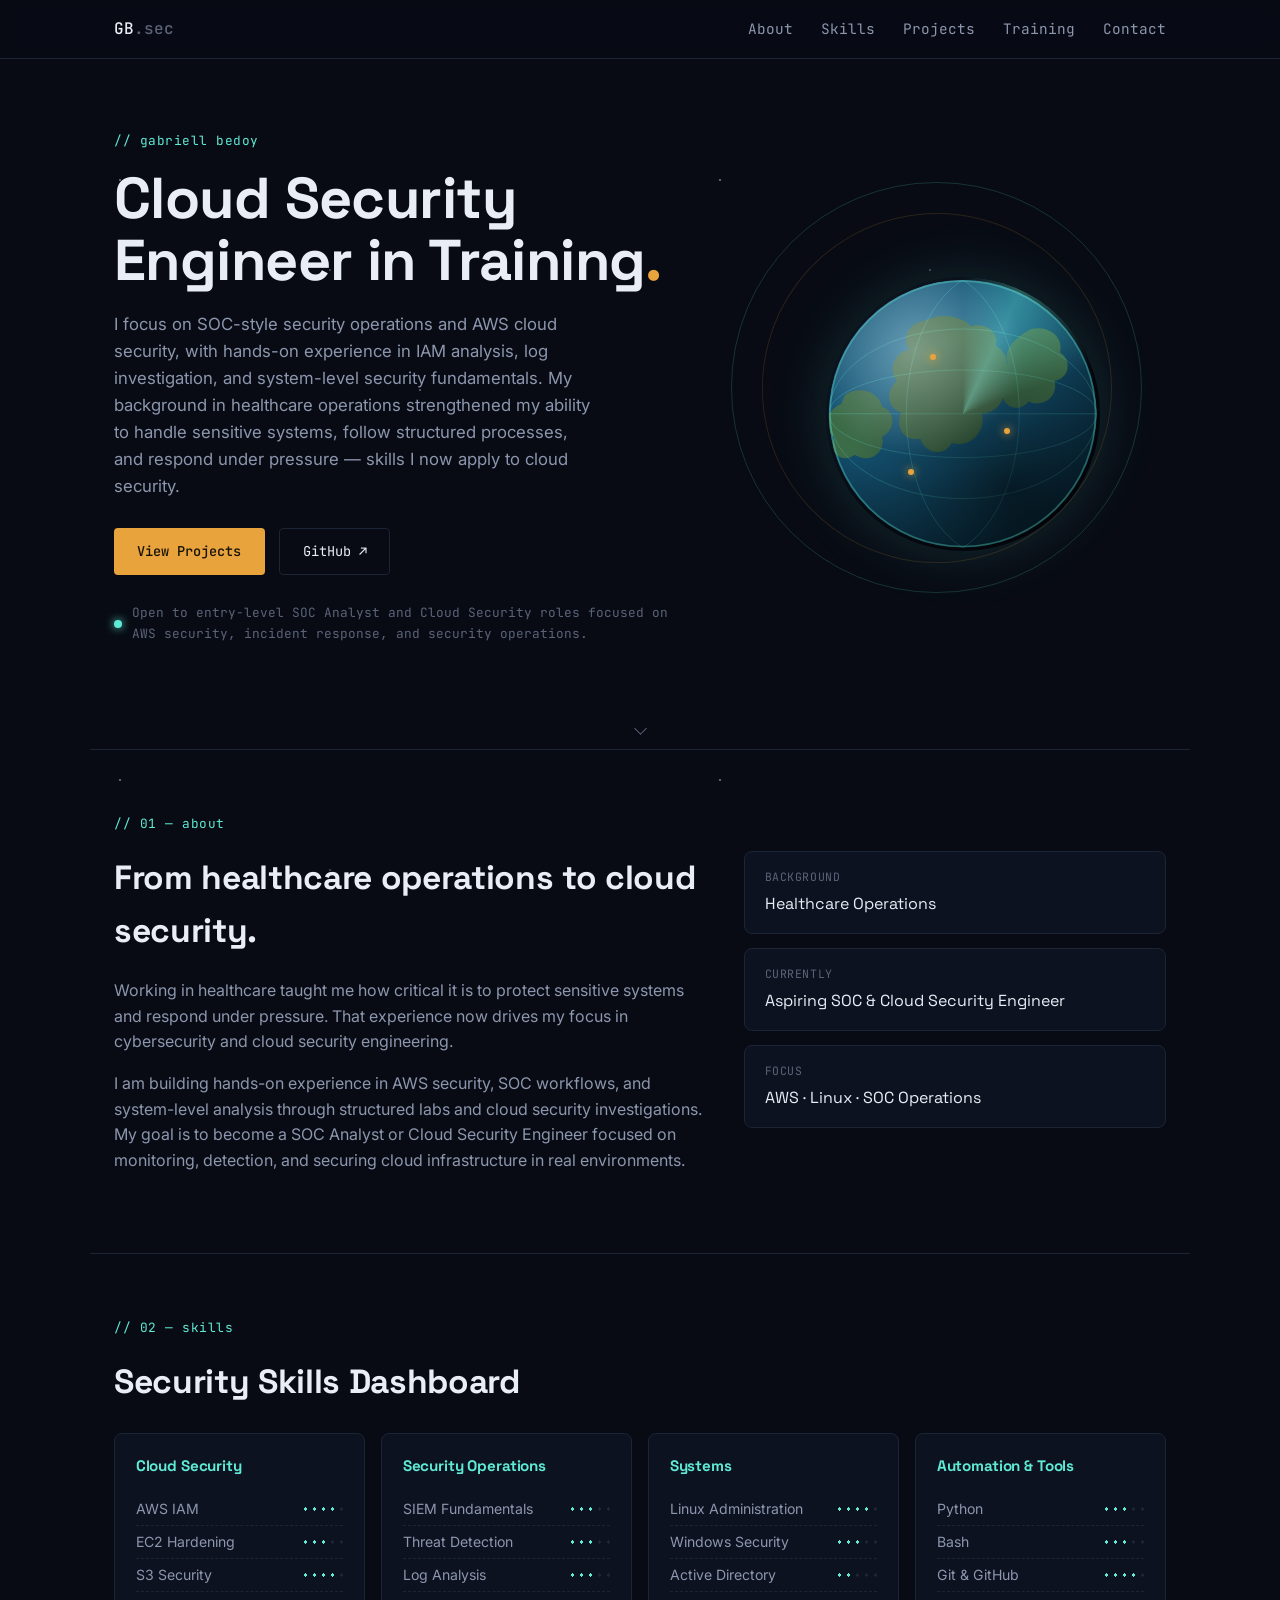
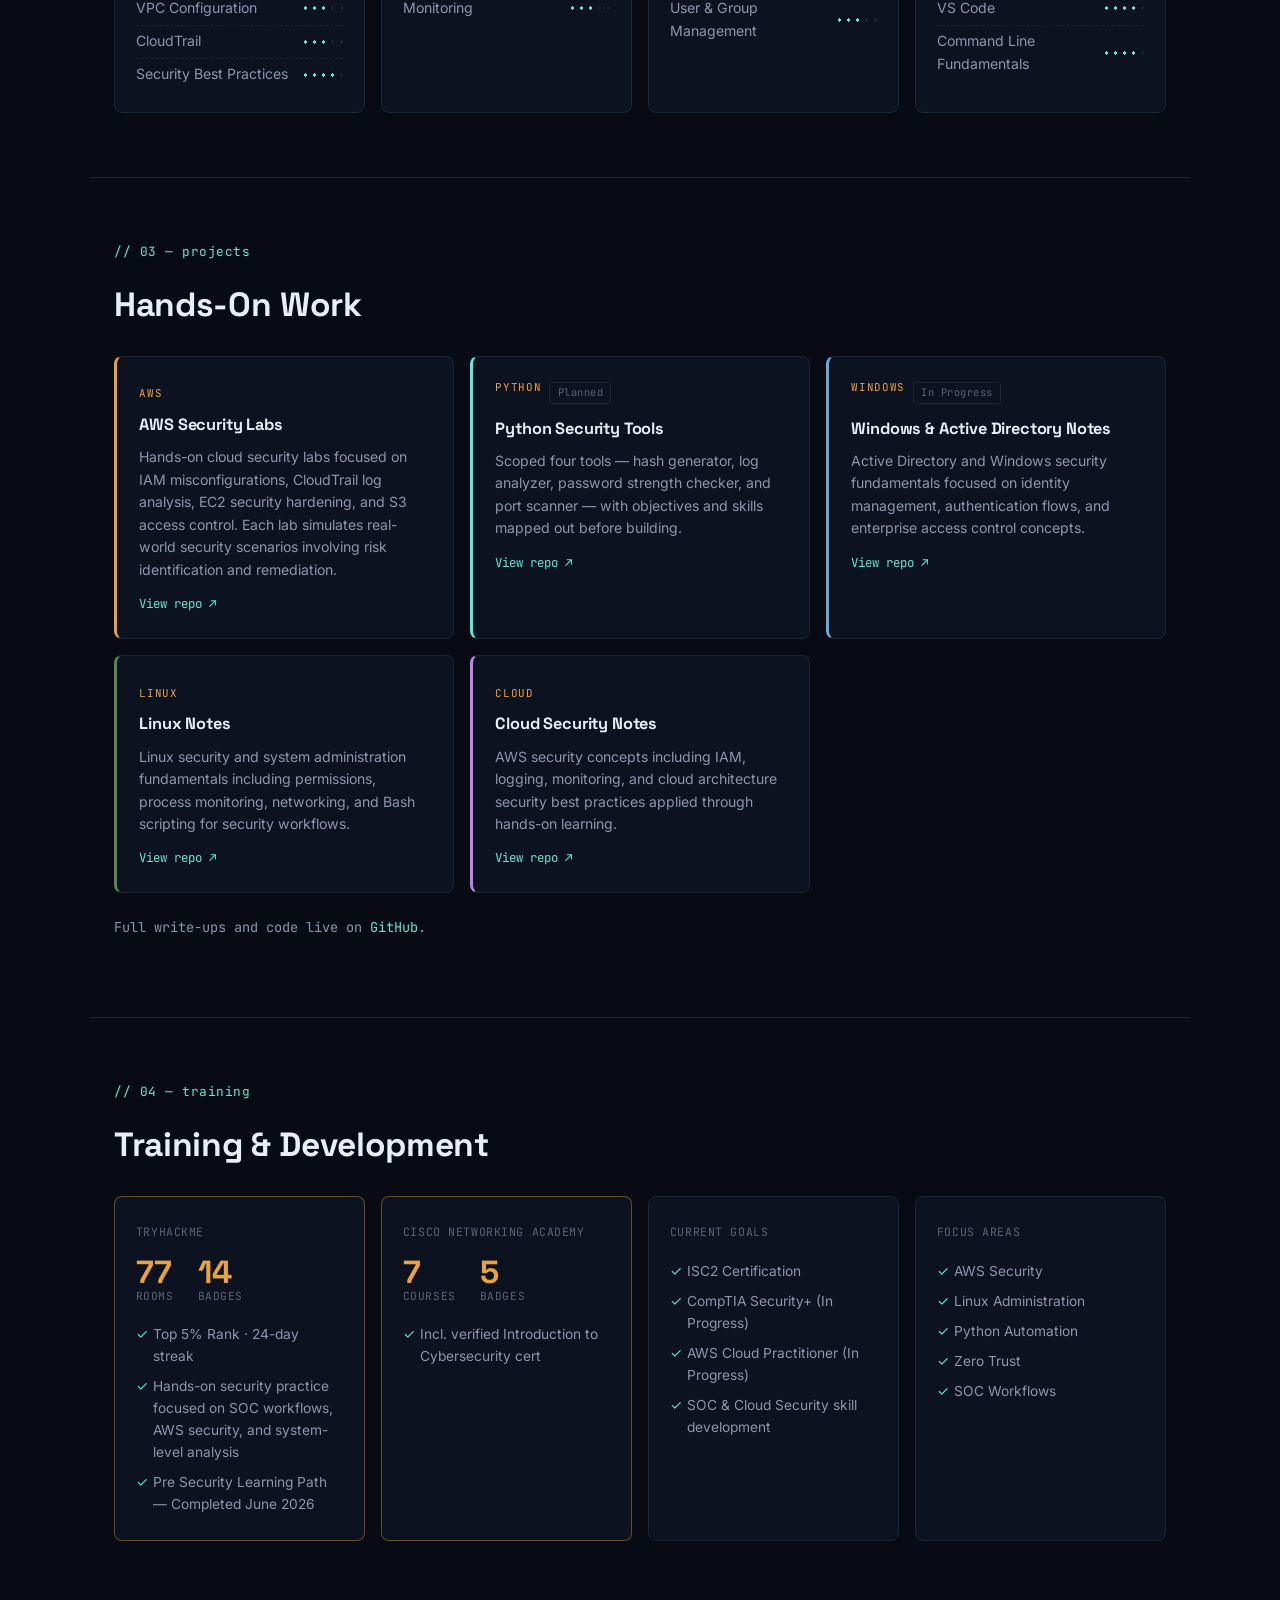
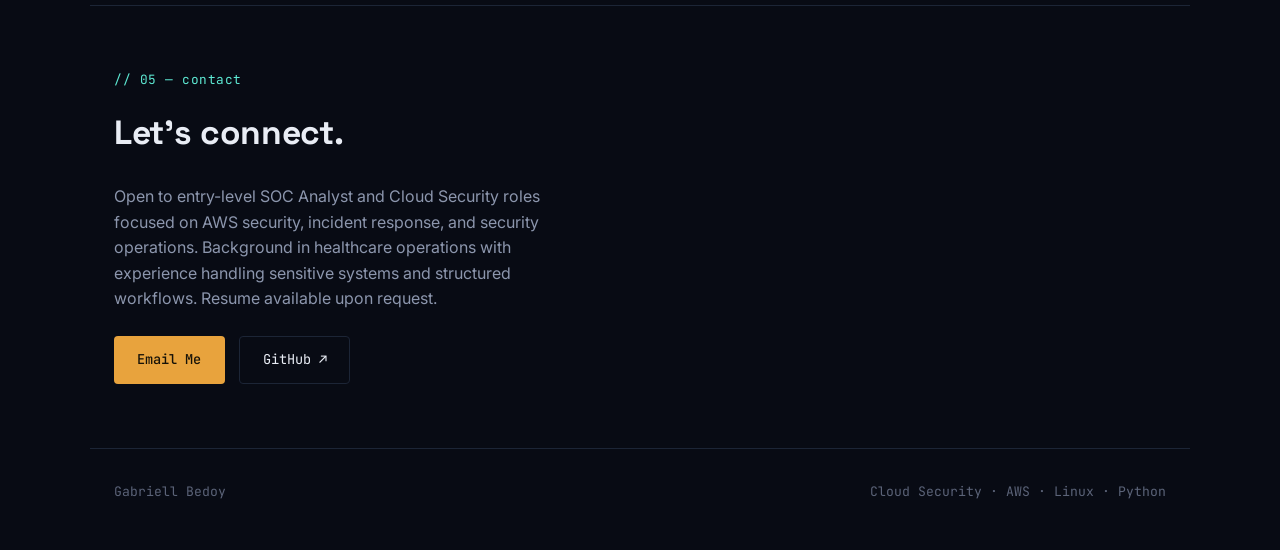
==== commit 9f21cf46: "Update index.html" ====
--- a/index.html
+++ b/index.html
@@ -3,7 +3,7 @@
 <head>
 <meta charset="UTF-8">
 <meta name="viewport" content="width=device-width, initial-scale=1.0">
-<title>Gabriell Bedoy | Cloud Security Engineer in Training</title>
+<title>Gabriell Bedoy | SOC Analyst & Cloud Security (AWS) Focus</title>
 <meta name="description" content="Gabriell Bedoy — aspiring cloud security engineer building hands-on skills in AWS, Linux, and security fundamentals, with a background in healthcare operations.">
 <meta property="og:title" content="Gabriell Bedoy | Cloud Security Portfolio">
 <meta property="og:description" content="Aspiring cloud security engineer with a healthcare background. ISC2 Candidate building hands-on skills in AWS, Linux, and security fundamentals.">
@@ -42,8 +42,9 @@
         <h1>Cloud Security<br>Engineer in Training<span class="accent">.</span></h1>
 
 <p class="hero-lede">
-I specialize in building hands-on skills in cloud security and security operations, with a focus on AWS, IAM, and system-level analysis.
-My background in healthcare operations developed a strong foundation in protecting sensitive systems — a mindset I now apply to cybersecurity and cloud security engineering.
+I focus on SOC-style security operations and AWS cloud security, with hands-on experience in IAM analysis, log investigation, and system-level security fundamentals.
+
+My background in healthcare operations strengthened my ability to handle sensitive systems, follow structured processes, and respond under pressure — skills I now apply to cloud security.
 </p>
         <div class="hero-actions">
           <a href="#projects" class="btn btn-primary">View Projects</a>
@@ -51,7 +52,7 @@
         </div>
         <div class="hero-meta">
           <span class="status-dot"></span>
-          <span>Open to entry-level SOC, Cloud Security & IT Security roles</span>
+          <span>Open to entry-level SOC Analyst and Cloud Security roles focused on AWS security, incident response, and security operations.</span>
         </div>
       </div>
 
@@ -129,9 +130,9 @@
 That experience now drives my focus in cybersecurity and cloud security engineering.
 </p>
 
-<p>
-I am building hands-on experience in SOC workflows, AWS security, and system-level analysis through structured labs and real-world scenarios.
-My goal is to become a cloud security engineer who can design, monitor, and secure cloud infrastructure in production environments.
+<p>I am building hands-on experience in AWS security, SOC workflows, and system-level analysis through structured labs and cloud security investigations.
+
+My goal is to become a SOC Analyst or Cloud Security Engineer focused on monitoring, detection, and securing cloud infrastructure in real environments.
 </p>
       </div>
       <div class="about-stats">
@@ -285,7 +286,7 @@
         </div>
         <ul class="check-list">
           <li>Top 5% Rank &middot; 24-day streak</li>
-        <li>Security learner (hands-on labs + certifications in progress)</li>
+        <li>Hands-on security practice focused on SOC workflows, AWS security, and system-level analysis</li>
           <li>Pre Security Learning Path &mdash; Completed June 2026</li>
         </ul>
       </div>
@@ -335,9 +336,9 @@
   <section class="section section--contact" id="contact">
     <p class="eyebrow">// 05 &mdash; contact</p>
     <h2>Let's connect.</h2>
-    <p class="contact-lede">Open to entry-level SOC Analyst and Cloud Security roles, with a focus on AWS security, security operations, and infrastructure monitoring.
-
-Bringing a healthcare operations background with experience handling sensitive systems, attention to detail, and a strong security mindset.
+    <p class="contact-lede">Open to entry-level SOC Analyst and Cloud Security roles focused on AWS security, incident response, and security operations.
+
+Background in healthcare operations with experience handling sensitive systems and structured workflows.
 
 Resume available upon request.</p>
     <div class="contact-links">
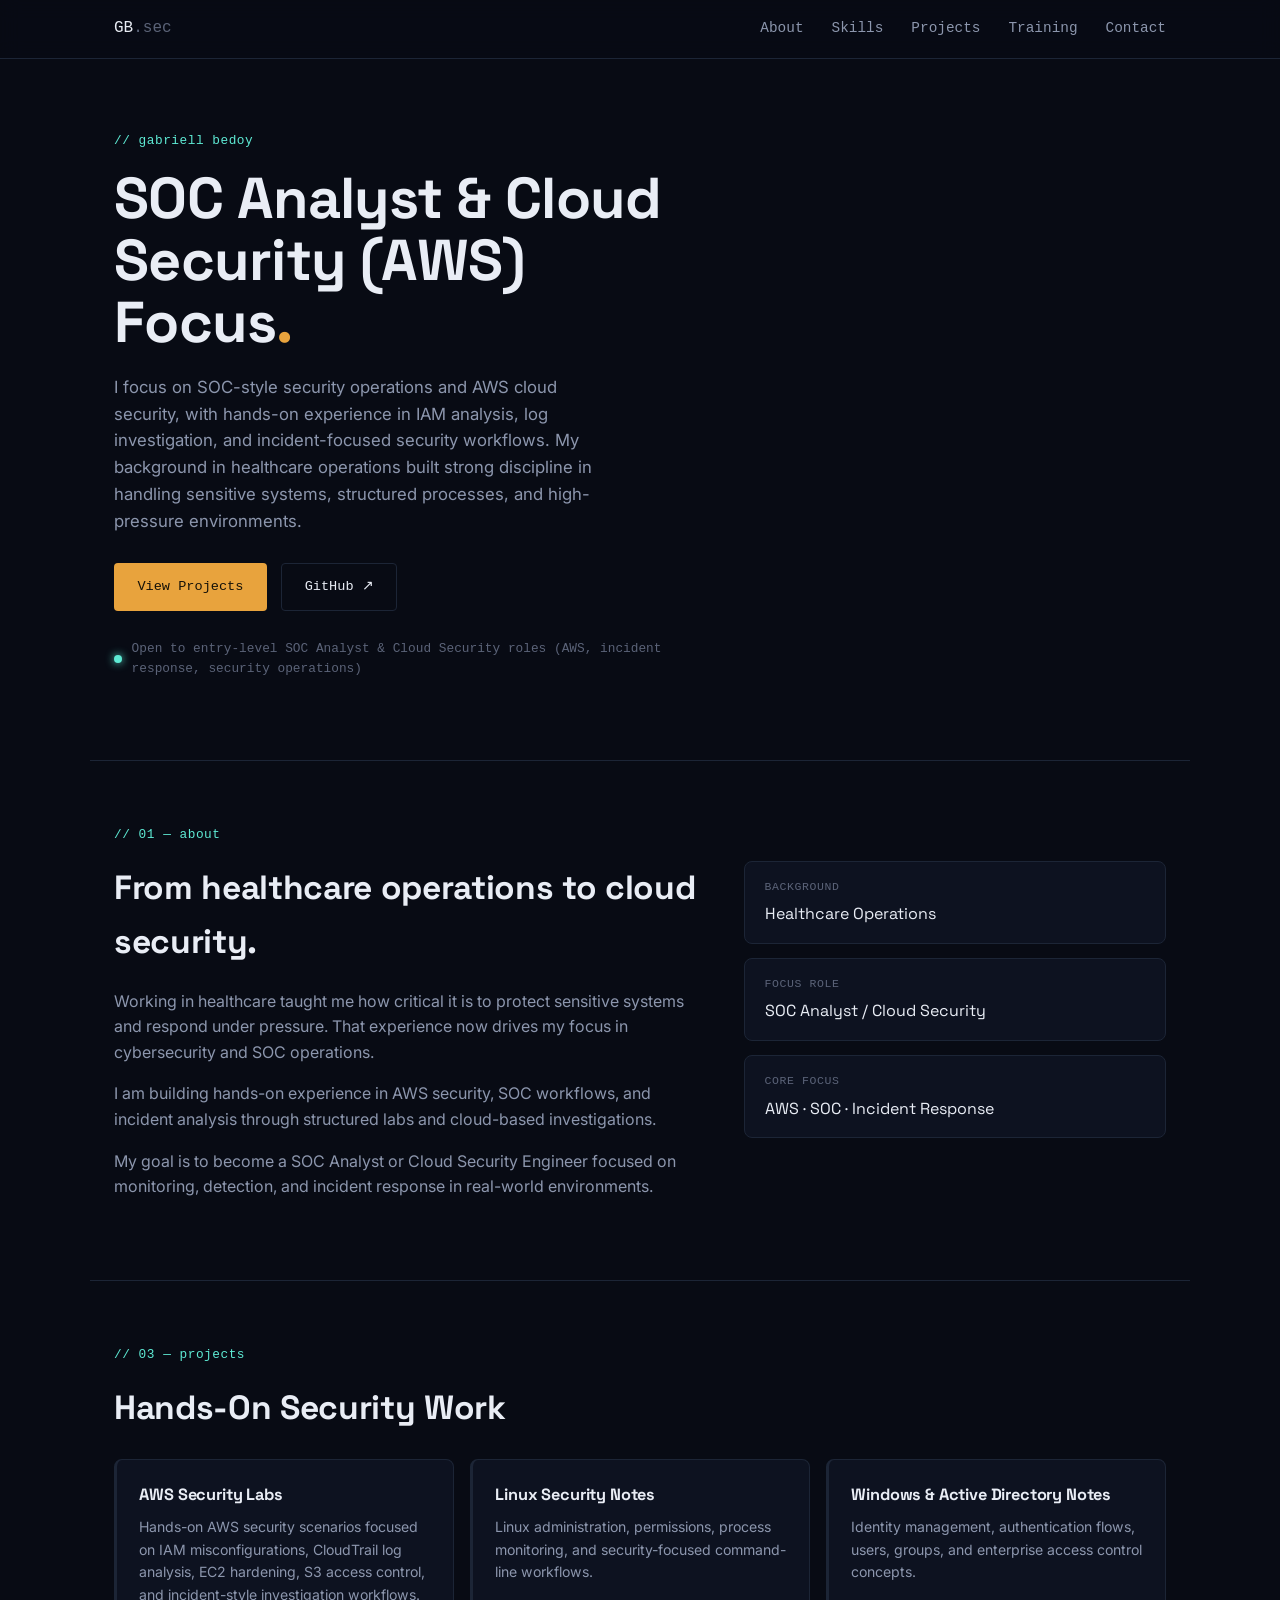
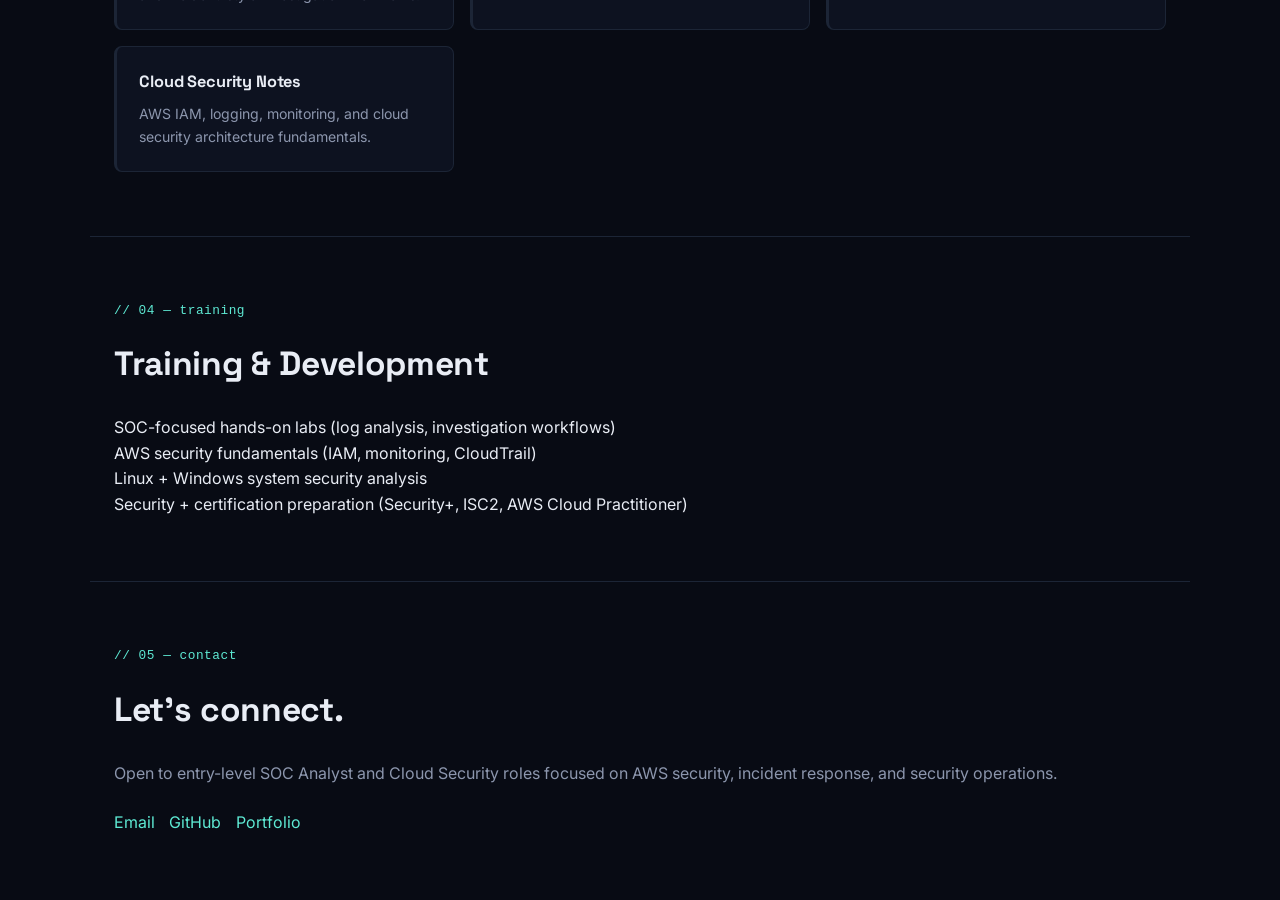
==== commit 3a7924cd: "Revise SEO metadata and hero section content Updated meta descriptions and titles for better SEO. En" ====
--- a/index.html
+++ b/index.html
@@ -3,21 +3,24 @@
 <head>
 <meta charset="UTF-8">
 <meta name="viewport" content="width=device-width, initial-scale=1.0">
+
 <title>Gabriell Bedoy | SOC Analyst & Cloud Security (AWS) Focus</title>
-<meta name="description" content="Gabriell Bedoy — aspiring cloud security engineer building hands-on skills in AWS, Linux, and security fundamentals, with a background in healthcare operations.">
-<meta property="og:title" content="Gabriell Bedoy | Cloud Security Portfolio">
-<meta property="og:description" content="Aspiring cloud security engineer with a healthcare background. ISC2 Candidate building hands-on skills in AWS, Linux, and security fundamentals.">
+
+<meta name="description" content="Gabriell Bedoy — aspiring SOC Analyst & Cloud Security Engineer building hands-on AWS security, incident response, and SOC operations skills.">
+<meta property="og:title" content="Gabriell Bedoy | SOC & Cloud Security Portfolio">
+<meta property="og:description" content="Aspiring SOC Analyst & Cloud Security Engineer focused on AWS security, log analysis, and incident response.">
 <meta property="og:type" content="website">
 <meta property="og:url" content="https://gabbycloudsec.github.io">
+
 <link rel="preconnect" href="https://fonts.googleapis.com">
 <link rel="preconnect" href="https://fonts.gstatic.com" crossorigin>
-<link href="https://fonts.googleapis.com/css2?family=Space+Grotesk:wght@500;600;700&family=Inter:wght@400;500;600&family=JetBrains+Mono:wght@400;500&display=swap" rel="stylesheet">
+<link href="https://fonts.googleapis.com/css2?family=Space+Grotesk:wght@500;600;700&family=Inter:wght@400;500;600&display=swap" rel="stylesheet">
+
 <link rel="stylesheet" href="style.css">
 <link rel="icon" type="image/svg+xml" href="favicon.svg">
 </head>
+
 <body>
-
-<div class="starfield" aria-hidden="true"></div>
 
 <header class="nav">
   <div class="nav-inner">
@@ -34,325 +37,145 @@
 
 <main id="top">
 
-  <!-- HERO -->
-  <section class="hero">
-    <div class="hero-grid">
-      <div class="hero-text">
-        <p class="eyebrow">// gabriell bedoy</p>
-        <h1>Cloud Security<br>Engineer in Training<span class="accent">.</span></h1>
+<!-- HERO -->
+<section class="hero">
+  <div class="hero-grid">
 
-<p class="hero-lede">
-I focus on SOC-style security operations and AWS cloud security, with hands-on experience in IAM analysis, log investigation, and system-level security fundamentals.
+    <div class="hero-text">
+      <p class="eyebrow">// gabriell bedoy</p>
 
-My background in healthcare operations strengthened my ability to handle sensitive systems, follow structured processes, and respond under pressure — skills I now apply to cloud security.
-</p>
-        <div class="hero-actions">
-          <a href="#projects" class="btn btn-primary">View Projects</a>
-          <a href="https://github.com/GabbyCloudSec" class="btn btn-ghost" target="_blank" rel="noopener">GitHub ↗</a>
-        </div>
-        <div class="hero-meta">
-          <span class="status-dot"></span>
-          <span>Open to entry-level SOC Analyst and Cloud Security roles focused on AWS security, incident response, and security operations.</span>
-        </div>
+      <h1>SOC Analyst & Cloud Security (AWS) Focus<span class="accent">.</span></h1>
+
+      <p class="hero-lede">
+        I focus on SOC-style security operations and AWS cloud security, with hands-on experience in IAM analysis, log investigation, and incident-focused security workflows.
+
+        My background in healthcare operations built strong discipline in handling sensitive systems, structured processes, and high-pressure environments.
+      </p>
+
+      <div class="hero-actions">
+        <a href="#projects" class="btn btn-primary">View Projects</a>
+        <a href="https://github.com/GabbyCloudSec" class="btn btn-ghost" target="_blank">GitHub ↗</a>
       </div>
 
-      <div class="hero-visual" aria-hidden="true">
-        <div class="orbit-ring orbit-ring--outer"></div>
-        <div class="orbit-ring orbit-ring--inner"></div>
-        <div class="orbit-sat orbit-sat--a"></div>
-        <div class="orbit-sat orbit-sat--b"></div>
-        <div class="earth">
-          <svg class="earth-svg" viewBox="0 0 200 200" xmlns="http://www.w3.org/2000/svg">
-            <defs>
-              <radialGradient id="oceanGrad" cx="35%" cy="28%" r="80%">
-                <stop offset="0%" stop-color="#1f6f93"/>
-                <stop offset="55%" stop-color="#134f6e"/>
-                <stop offset="100%" stop-color="#06202e"/>
-              </radialGradient>
-              <radialGradient id="shineGrad" cx="32%" cy="26%" r="40%">
-                <stop offset="0%" stop-color="rgba(255,255,255,0.32)"/>
-                <stop offset="100%" stop-color="rgba(255,255,255,0)"/>
-              </radialGradient>
-              <radialGradient id="shadowGrad" cx="68%" cy="78%" r="60%">
-                <stop offset="0%" stop-color="rgba(0,0,0,0.55)"/>
-                <stop offset="100%" stop-color="rgba(0,0,0,0)"/>
-              </radialGradient>
-              <clipPath id="globeClip">
-                <circle cx="100" cy="100" r="98"/>
-              </clipPath>
-            </defs>
-
-            <g clip-path="url(#globeClip)">
-              <circle cx="100" cy="100" r="98" fill="url(#oceanGrad)"/>
-
-              <g class="earth-landmasses" fill="#3f6b48">
-                <path d="M72,32 C84,26 98,28 106,36 C116,33 127,40 124,50 C133,55 136,68 127,76 C134,86 127,99 114,100 C117,113 105,126 92,121 C87,132 72,129 69,118 C58,121 50,110 55,99 C45,96 43,83 52,76 C45,68 50,55 61,53 C55,45 60,34 72,32 Z"/>
-                <path class="earth-land-alt" d="M150,38 C163,35 174,44 171,55 C180,61 178,74 167,76 C170,87 159,96 148,91 C141,100 128,95 129,84 C122,80 124,67 133,63 C129,54 138,44 150,38 Z"/>
-                <path class="earth-land-alt" d="M14,86 C25,79 39,84 41,95 C50,97 52,111 41,117 C44,128 32,137 21,130 C12,137 1,128 6,117 C-3,111 0,97 11,93 Z"/>
-              </g>
-
-              <g class="earth-grid" fill="none" stroke="rgba(94,234,212,0.28)" stroke-width="0.6">
-                <ellipse cx="100" cy="100" rx="98" ry="32"/>
-                <ellipse cx="100" cy="100" rx="98" ry="62"/>
-                <path d="M100,2 C45,38 45,162 100,198"/>
-                <path d="M100,2 C155,38 155,162 100,198"/>
-                <line x1="2" y1="100" x2="198" y2="100"/>
-              </g>
-
-              <circle cx="100" cy="100" r="98" fill="url(#shadowGrad)"/>
-              <circle cx="100" cy="100" r="98" fill="url(#shineGrad)"/>
-            </g>
-
-            <circle cx="100" cy="100" r="97" fill="none" stroke="rgba(94,234,212,0.35)" stroke-width="1.2"/>
-          </svg>
-          <div class="earth-scan"></div>
-          <span class="earth-node earth-node--1"></span>
-          <span class="earth-node earth-node--2"></span>
-          <span class="earth-node earth-node--3"></span>
-        </div>
+      <div class="hero-meta">
+        <span class="status-dot"></span>
+        <span>Open to entry-level SOC Analyst & Cloud Security roles (AWS, incident response, security operations)</span>
       </div>
     </div>
-  </section>
 
-  <div class="scroll-cue" aria-hidden="true">
-    <span></span>
   </div>
+</section>
 
-  <!-- ABOUT -->
-  <section class="section" id="about">
-    <p class="eyebrow">// 01 &mdash; about</p>
-    <div class="about-grid">
-      <div class="about-copy">
-        <h2>From healthcare operations to cloud security.</h2>
+<!-- ABOUT -->
+<section class="section" id="about">
+  <p class="eyebrow">// 01 — about</p>
 
-<p>
-Working in healthcare taught me how critical it is to protect sensitive systems and respond under pressure.
-That experience now drives my focus in cybersecurity and cloud security engineering.
-</p>
+  <div class="about-grid">
+    <div class="about-copy">
 
-<p>I am building hands-on experience in AWS security, SOC workflows, and system-level analysis through structured labs and cloud security investigations.
+      <h2>From healthcare operations to cloud security.</h2>
 
-My goal is to become a SOC Analyst or Cloud Security Engineer focused on monitoring, detection, and securing cloud infrastructure in real environments.
-</p>
+      <p>
+        Working in healthcare taught me how critical it is to protect sensitive systems and respond under pressure.
+        That experience now drives my focus in cybersecurity and SOC operations.
+      </p>
+
+      <p>
+        I am building hands-on experience in AWS security, SOC workflows, and incident analysis through structured labs and cloud-based investigations.
+      </p>
+
+      <p>
+        My goal is to become a SOC Analyst or Cloud Security Engineer focused on monitoring, detection, and incident response in real-world environments.
+      </p>
+
+    </div>
+
+    <div class="about-stats">
+      <div class="stat-card">
+        <span class="stat-label">Background</span>
+        <span class="stat-value">Healthcare Operations</span>
       </div>
-      <div class="about-stats">
-        <div class="stat-card">
-          <span class="stat-label">Background</span>
-          <span class="stat-value">Healthcare Operations</span>
-        </div>
-        <div class="stat-card">
-          <span class="stat-label">Currently</span>
-          <span class="stat-value">Aspiring SOC & Cloud Security Engineer</span>
-        </div>
-        <div class="stat-card">
-          <span class="stat-label">Focus</span>
-          <span class="stat-value">AWS &middot; Linux &middot; SOC Operations</span>
-        </div>
+
+      <div class="stat-card">
+        <span class="stat-label">Focus Role</span>
+        <span class="stat-value">SOC Analyst / Cloud Security</span>
+      </div>
+
+      <div class="stat-card">
+        <span class="stat-label">Core Focus</span>
+        <span class="stat-value">AWS · SOC · Incident Response</span>
       </div>
     </div>
-  </section>
+  </div>
+</section>
 
-  <!-- SKILLS -->
-  <section class="section" id="skills">
-    <p class="eyebrow">// 02 &mdash; skills</p>
-    <h2>Security Skills Dashboard</h2>
-    <div class="skill-grid">
+<!-- PROJECTS -->
+<section class="section" id="projects">
+  <p class="eyebrow">// 03 — projects</p>
 
-      <div class="skill-card">
-        <h3>Cloud Security</h3>
-        <ul>
-          <li><span>AWS IAM</span><span class="dots" data-level="4"></span></li>
-          <li><span>EC2 Hardening</span><span class="dots" data-level="3"></span></li>
-          <li><span>S3 Security</span><span class="dots" data-level="4"></span></li>
-          <li><span>VPC Configuration</span><span class="dots" data-level="3"></span></li>
-          <li><span>CloudTrail</span><span class="dots" data-level="3"></span></li>
-          <li><span>Security Best Practices</span><span class="dots" data-level="4"></span></li>
-        </ul>
-      </div>
+  <h2>Hands-On Security Work</h2>
 
-      <div class="skill-card">
-        <h3>Security Operations</h3>
-        <ul>
-          <li><span>SIEM Fundamentals</span><span class="dots" data-level="3"></span></li>
-          <li><span>Threat Detection</span><span class="dots" data-level="3"></span></li>
-          <li><span>Log Analysis</span><span class="dots" data-level="3"></span></li>
-          <li><span>Monitoring</span><span class="dots" data-level="3"></span></li>
-        </ul>
-      </div>
+  <div class="project-grid">
 
-      <div class="skill-card">
-        <h3>Systems</h3>
-        <ul>
-          <li><span>Linux Administration</span><span class="dots" data-level="4"></span></li>
-          <li><span>Windows Security</span><span class="dots" data-level="3"></span></li>
-          <li><span>Active Directory</span><span class="dots" data-level="2"></span></li>
-          <li><span>User &amp; Group Management</span><span class="dots" data-level="3"></span></li>
-        </ul>
-      </div>
+    <a class="project-card" href="https://github.com/GabbyCloudSec/aws-security-labs" target="_blank">
+      <h3>AWS Security Labs</h3>
+      <p>
+        Hands-on AWS security scenarios focused on IAM misconfigurations, CloudTrail log analysis,
+        EC2 hardening, S3 access control, and incident-style investigation workflows.
+      </p>
+    </a>
 
-      <div class="skill-card">
-        <h3>Automation &amp; Tools</h3>
-        <ul>
-          <li><span>Python</span><span class="dots" data-level="3"></span></li>
-          <li><span>Bash</span><span class="dots" data-level="3"></span></li>
-          <li><span>Git &amp; GitHub</span><span class="dots" data-level="4"></span></li>
-          <li><span>VS Code</span><span class="dots" data-level="4"></span></li>
-          <li><span>Command Line Fundamentals</span><span class="dots" data-level="4"></span></li>
-        </ul>
-      </div>
+    <a class="project-card" href="https://github.com/GabbyCloudSec/linux-notes" target="_blank">
+      <h3>Linux Security Notes</h3>
+      <p>Linux administration, permissions, process monitoring, and security-focused command-line workflows.</p>
+    </a>
 
-    </div>
-  </section>
+    <a class="project-card" href="https://github.com/GabbyCloudSec/windows-ad-notes" target="_blank">
+      <h3>Windows & Active Directory Notes</h3>
+      <p>Identity management, authentication flows, users, groups, and enterprise access control concepts.</p>
+    </a>
 
-  <!-- PROJECTS -->
-  <section class="section" id="projects">
-    <p class="eyebrow">// 03 &mdash; projects</p>
-    <h2>Hands-On Work</h2>
-    <div class="project-grid">
+    <a class="project-card" href="https://github.com/GabbyCloudSec/cloud-security-notes" target="_blank">
+      <h3>Cloud Security Notes</h3>
+      <p>AWS IAM, logging, monitoring, and cloud security architecture fundamentals.</p>
+    </a>
 
-      <a class="project-card" href="https://github.com/GabbyCloudSec/aws-security-labs" target="_blank" rel="noopener" data-cat="aws">
-        <span class="project-tag">AWS</span>
-        <h3>AWS Security Labs</h3>
-     <p>
-Hands-on cloud security labs focused on IAM misconfigurations, CloudTrail log analysis, EC2 security hardening, and S3 access control.
-Each lab simulates real-world security scenarios involving risk identification and remediation.
-</p>
-        <span class="project-link">View repo ↗</span>
-      </a>
+  </div>
+</section>
 
-      <a class="project-card" href="https://github.com/GabbyCloudSec/python-security-tools" target="_blank" rel="noopener" data-cat="python">
-        <div class="project-tags">
-          <span class="project-tag">PYTHON</span>
-          <span class="project-status">Planned</span>
-        </div>
-        <h3>Python Security Tools</h3>
-        <p>Scoped four tools &mdash; hash generator, log analyzer, password
-          strength checker, and port scanner &mdash; with objectives and skills
-          mapped out before building.</p>
-        <span class="project-link">View repo ↗</span>
-      </a>
+<!-- TRAINING -->
+<section class="section" id="training">
+  <p class="eyebrow">// 04 — training</p>
 
-      <a class="project-card" href="https://github.com/GabbyCloudSec/windows-ad-notes" target="_blank" rel="noopener" data-cat="windows">
-        <div class="project-tags">
-          <span class="project-tag">WINDOWS</span>
-          <span class="project-status">In Progress</span>
-        </div>
-        <h3>Windows &amp; Active Directory Notes</h3>
-       <p>
-Active Directory and Windows security fundamentals focused on identity management, authentication flows, and enterprise access control concepts.
-</p>
-        <span class="project-link">View repo ↗</span>
-      </a>
+  <h2>Training & Development</h2>
 
-      <a class="project-card" href="https://github.com/GabbyCloudSec/linux-notes" target="_blank" rel="noopener" data-cat="linux">
-        <span class="project-tag">LINUX</span>
-        <h3>Linux Notes</h3>
-      <p>
-Linux security and system administration fundamentals including permissions, process monitoring, networking, and Bash scripting for security workflows.
-</p>
-        <span class="project-link">View repo ↗</span>
-      </a>
+  <ul>
+    <li>SOC-focused hands-on labs (log analysis, investigation workflows)</li>
+    <li>AWS security fundamentals (IAM, monitoring, CloudTrail)</li>
+    <li>Linux + Windows system security analysis</li>
+    <li>Security + certification preparation (Security+, ISC2, AWS Cloud Practitioner)</li>
+  </ul>
+</section>
 
-      <a class="project-card" href="https://github.com/GabbyCloudSec/cloud-security-notes" target="_blank" rel="noopener" data-cat="cloud">
-        <span class="project-tag">CLOUD</span>
-        <h3>Cloud Security Notes</h3>
-       <p>
-AWS security concepts including IAM, logging, monitoring, and cloud architecture security best practices applied through hands-on learning.
-</p>
-        <span class="project-link">View repo ↗</span>
-      </a>
+<!-- CONTACT -->
+<section class="section" id="contact">
+  <p class="eyebrow">// 05 — contact</p>
 
-    </div>
-    <p class="project-footnote">Full write-ups and code live on <a href="https://github.com/GabbyCloudSec" target="_blank" rel="noopener">GitHub</a>.</p>
-  </section>
+  <h2>Let’s connect.</h2>
 
-  <!-- TRAINING -->
-  <section class="section" id="training">
-    <p class="eyebrow">// 04 &mdash; training</p>
-    <h2>Training &amp; Development</h2>
-    <div class="training-grid">
+  <p>
+    Open to entry-level SOC Analyst and Cloud Security roles focused on AWS security,
+    incident response, and security operations.
+  </p>
 
-      <div class="training-card training-card--highlight">
-        <span class="stat-label">TryHackMe</span>
-        <div class="count-row">
-          <div class="count-block">
-            <span class="count-num">77</span>
-            <span class="count-label">Rooms</span>
-          </div>
-          <div class="count-block">
-            <span class="count-num">14</span>
-            <span class="count-label">Badges</span>
-          </div>
-        </div>
-        <ul class="check-list">
-          <li>Top 5% Rank &middot; 24-day streak</li>
-        <li>Hands-on security practice focused on SOC workflows, AWS security, and system-level analysis</li>
-          <li>Pre Security Learning Path &mdash; Completed June 2026</li>
-        </ul>
-      </div>
-
-      <div class="training-card training-card--highlight">
-        <span class="stat-label">Cisco Networking Academy</span>
-        <div class="count-row">
-          <div class="count-block">
-            <span class="count-num">7</span>
-            <span class="count-label">Courses</span>
-          </div>
-          <div class="count-block">
-            <span class="count-num">5</span>
-            <span class="count-label">Badges</span>
-          </div>
-        </div>
-        <ul class="check-list">
-          <li>Incl. verified Introduction to Cybersecurity cert</li>
-        </ul>
-      </div>
-
-      <div class="training-card">
-        <span class="stat-label">Current Goals</span>
-        <ul class="check-list">
-          <li>ISC2 Certification</li>
-          <li>CompTIA Security+ (In Progress)</li>
-<li>AWS Cloud Practitioner (In Progress)</li>
-<li>SOC & Cloud Security skill development</li>
-        </ul>
-      </div>
-
-      <div class="training-card">
-        <span class="stat-label">Focus Areas</span>
-        <ul class="check-list">
-          <li>AWS Security</li>
-          <li>Linux Administration</li>
-          <li>Python Automation</li>
-          <li>Zero Trust</li>
-          <li>SOC Workflows</li>
-        </ul>
-      </div>
-
-    </div>
-  </section>
-
-  <!-- CONTACT -->
-  <section class="section section--contact" id="contact">
-    <p class="eyebrow">// 05 &mdash; contact</p>
-    <h2>Let's connect.</h2>
-    <p class="contact-lede">Open to entry-level SOC Analyst and Cloud Security roles focused on AWS security, incident response, and security operations.
-
-Background in healthcare operations with experience handling sensitive systems and structured workflows.
-
-Resume available upon request.</p>
-    <div class="contact-links">
-      <a href="mailto:GabbyCloudSec@protonmail.com" class="btn btn-primary">Email Me</a>
-      <a href="https://github.com/GabbyCloudSec" class="btn btn-ghost" target="_blank" rel="noopener">GitHub ↗</a>
-    </div>
-  </section>
+  <div class="contact-links">
+    <a href="mailto:GabbyCloudSec@protonmail.com">Email</a>
+    <a href="https://github.com/GabbyCloudSec" target="_blank">GitHub</a>
+    <a href="https://gabbycloudsec.github.io" target="_blank">Portfolio</a>
+  </div>
+</section>
 
 </main>
-
-<footer class="footer">
-  <span>Gabriell Bedoy</span>
-  <span class="footer-dim">Cloud Security &middot; AWS &middot; Linux &middot; Python</span>
-</footer>
 
 </body>
 </html>
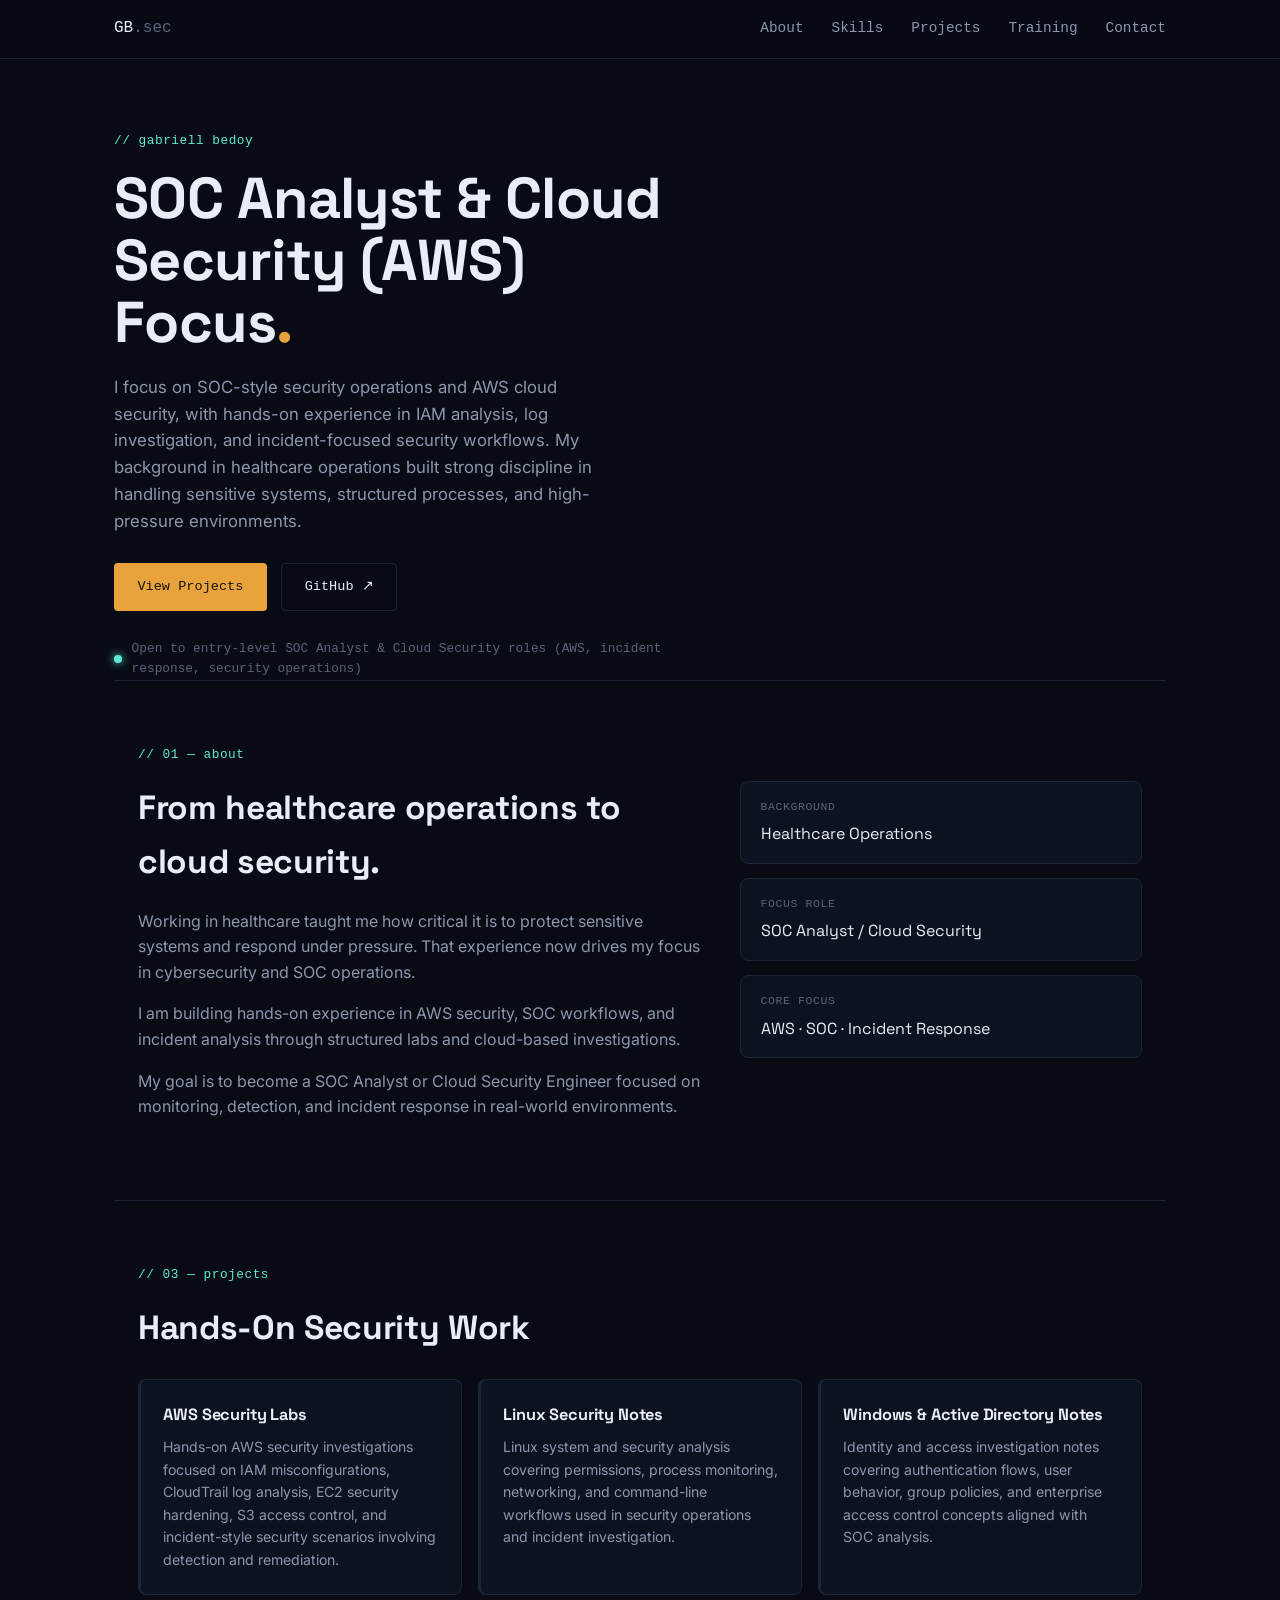
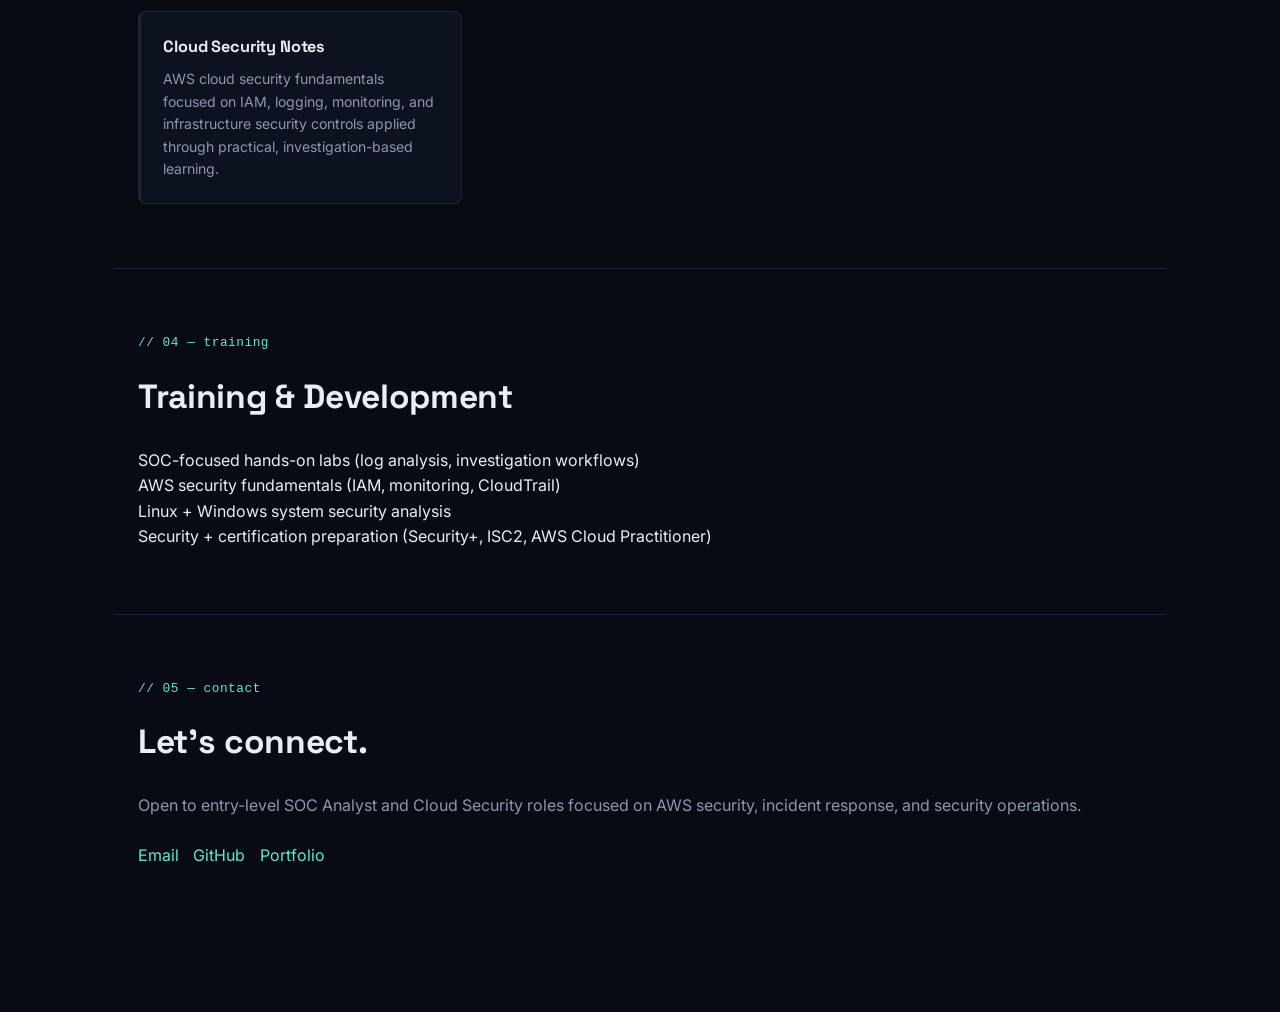
==== commit f2138f5d: "Add about section to index.html" ====
--- a/index.html
+++ b/index.html
@@ -64,7 +64,7 @@
     </div>
 
   </div>
-</section>
+
 
 <!-- ABOUT -->
 <section class="section" id="about">
@@ -115,32 +115,41 @@
 
   <h2>Hands-On Security Work</h2>
 
-  <div class="project-grid">
-
-    <a class="project-card" href="https://github.com/GabbyCloudSec/aws-security-labs" target="_blank">
-      <h3>AWS Security Labs</h3>
-      <p>
-        Hands-on AWS security scenarios focused on IAM misconfigurations, CloudTrail log analysis,
-        EC2 hardening, S3 access control, and incident-style investigation workflows.
-      </p>
-    </a>
-
-    <a class="project-card" href="https://github.com/GabbyCloudSec/linux-notes" target="_blank">
-      <h3>Linux Security Notes</h3>
-      <p>Linux administration, permissions, process monitoring, and security-focused command-line workflows.</p>
-    </a>
-
-    <a class="project-card" href="https://github.com/GabbyCloudSec/windows-ad-notes" target="_blank">
-      <h3>Windows & Active Directory Notes</h3>
-      <p>Identity management, authentication flows, users, groups, and enterprise access control concepts.</p>
-    </a>
-
-    <a class="project-card" href="https://github.com/GabbyCloudSec/cloud-security-notes" target="_blank">
-      <h3>Cloud Security Notes</h3>
-      <p>AWS IAM, logging, monitoring, and cloud security architecture fundamentals.</p>
-    </a>
-
-  </div>
+<div class="project-grid">
+
+  <a class="project-card" href="https://github.com/GabbyCloudSec/aws-security-labs" target="_blank">
+    <h3>AWS Security Labs</h3>
+    <p>
+      Hands-on AWS security investigations focused on IAM misconfigurations, CloudTrail log analysis,
+      EC2 security hardening, S3 access control, and incident-style security scenarios involving detection and remediation.
+    </p>
+  </a>
+
+  <a class="project-card" href="https://github.com/GabbyCloudSec/linux-notes" target="_blank">
+    <h3>Linux Security Notes</h3>
+    <p>
+      Linux system and security analysis covering permissions, process monitoring, networking,
+      and command-line workflows used in security operations and incident investigation.
+    </p>
+  </a>
+
+  <a class="project-card" href="https://github.com/GabbyCloudSec/windows-ad-notes" target="_blank">
+    <h3>Windows & Active Directory Notes</h3>
+    <p>
+      Identity and access investigation notes covering authentication flows, user behavior, group policies,
+      and enterprise access control concepts aligned with SOC analysis.
+    </p>
+  </a>
+
+  <a class="project-card" href="https://github.com/GabbyCloudSec/cloud-security-notes" target="_blank">
+    <h3>Cloud Security Notes</h3>
+    <p>
+      AWS cloud security fundamentals focused on IAM, logging, monitoring, and infrastructure security controls
+      applied through practical, investigation-based learning.
+    </p>
+  </a>
+
+</div>
 </section>
 
 <!-- TRAINING -->
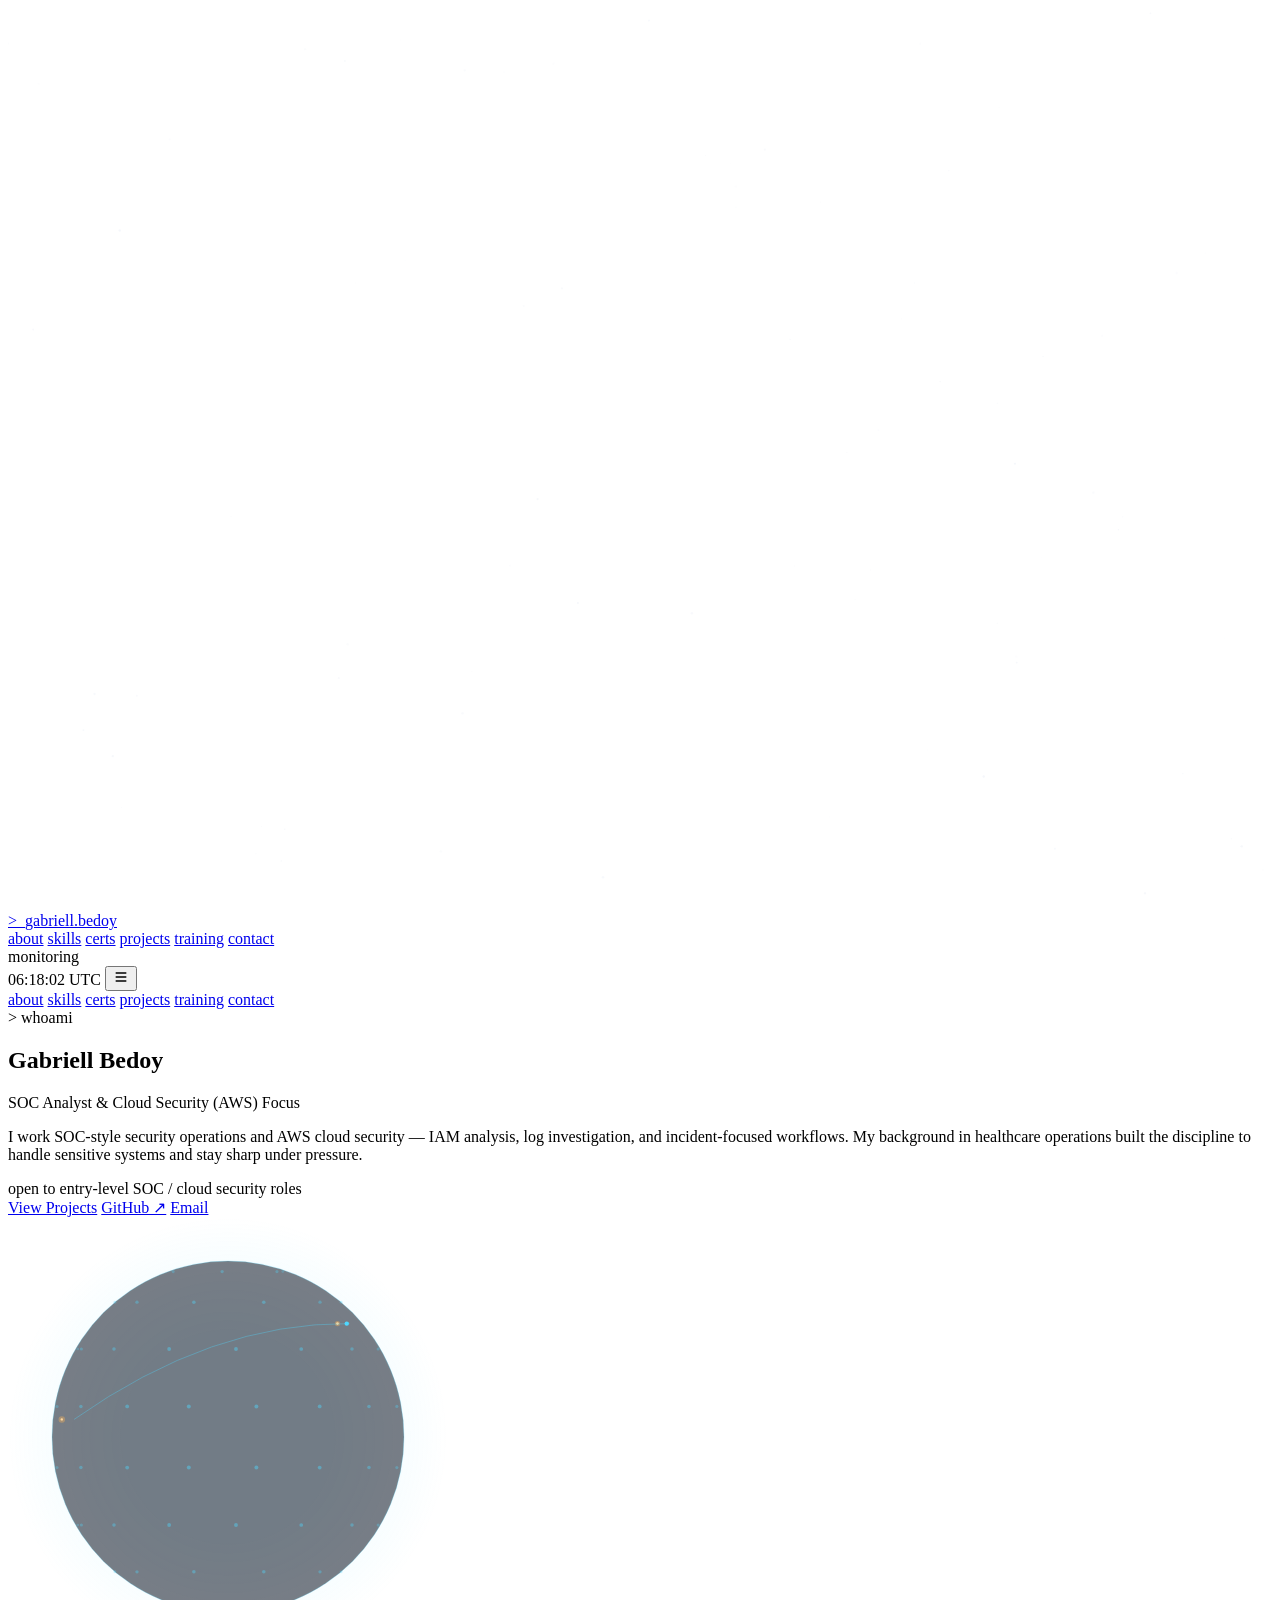
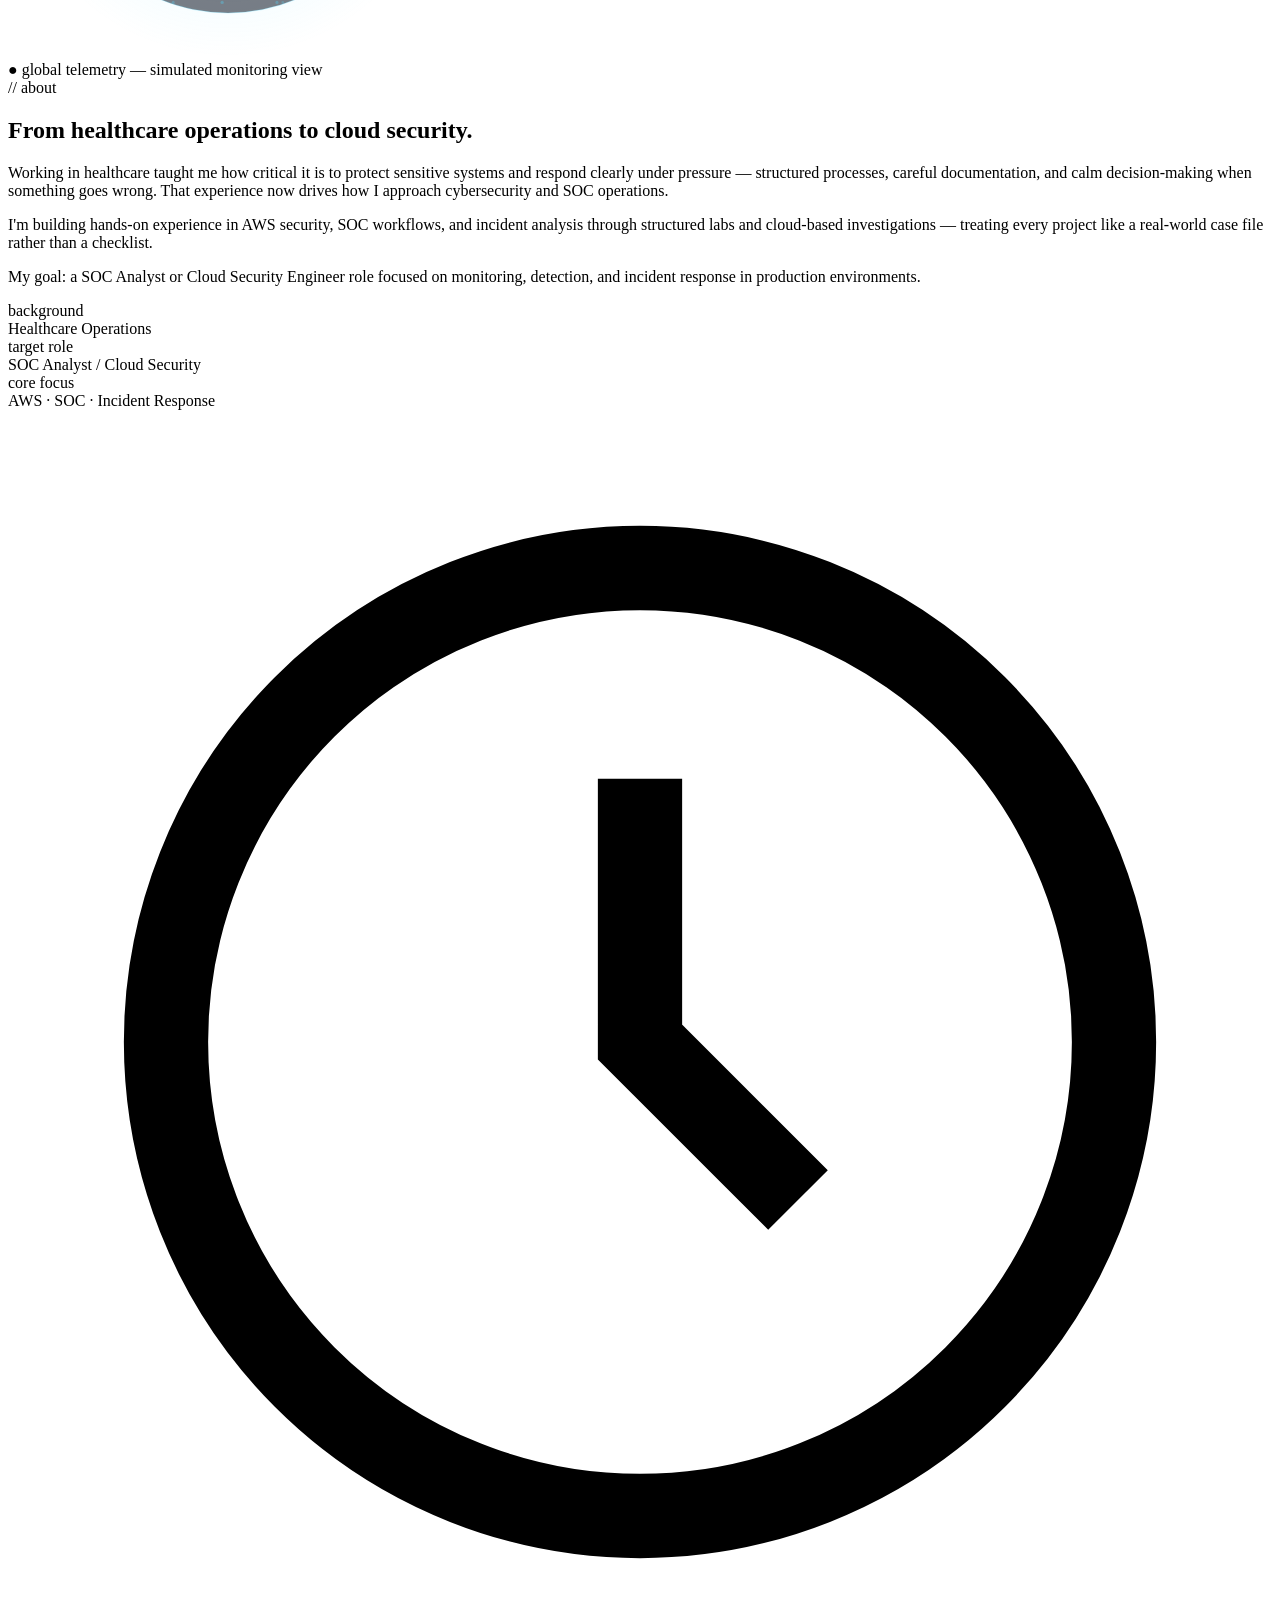
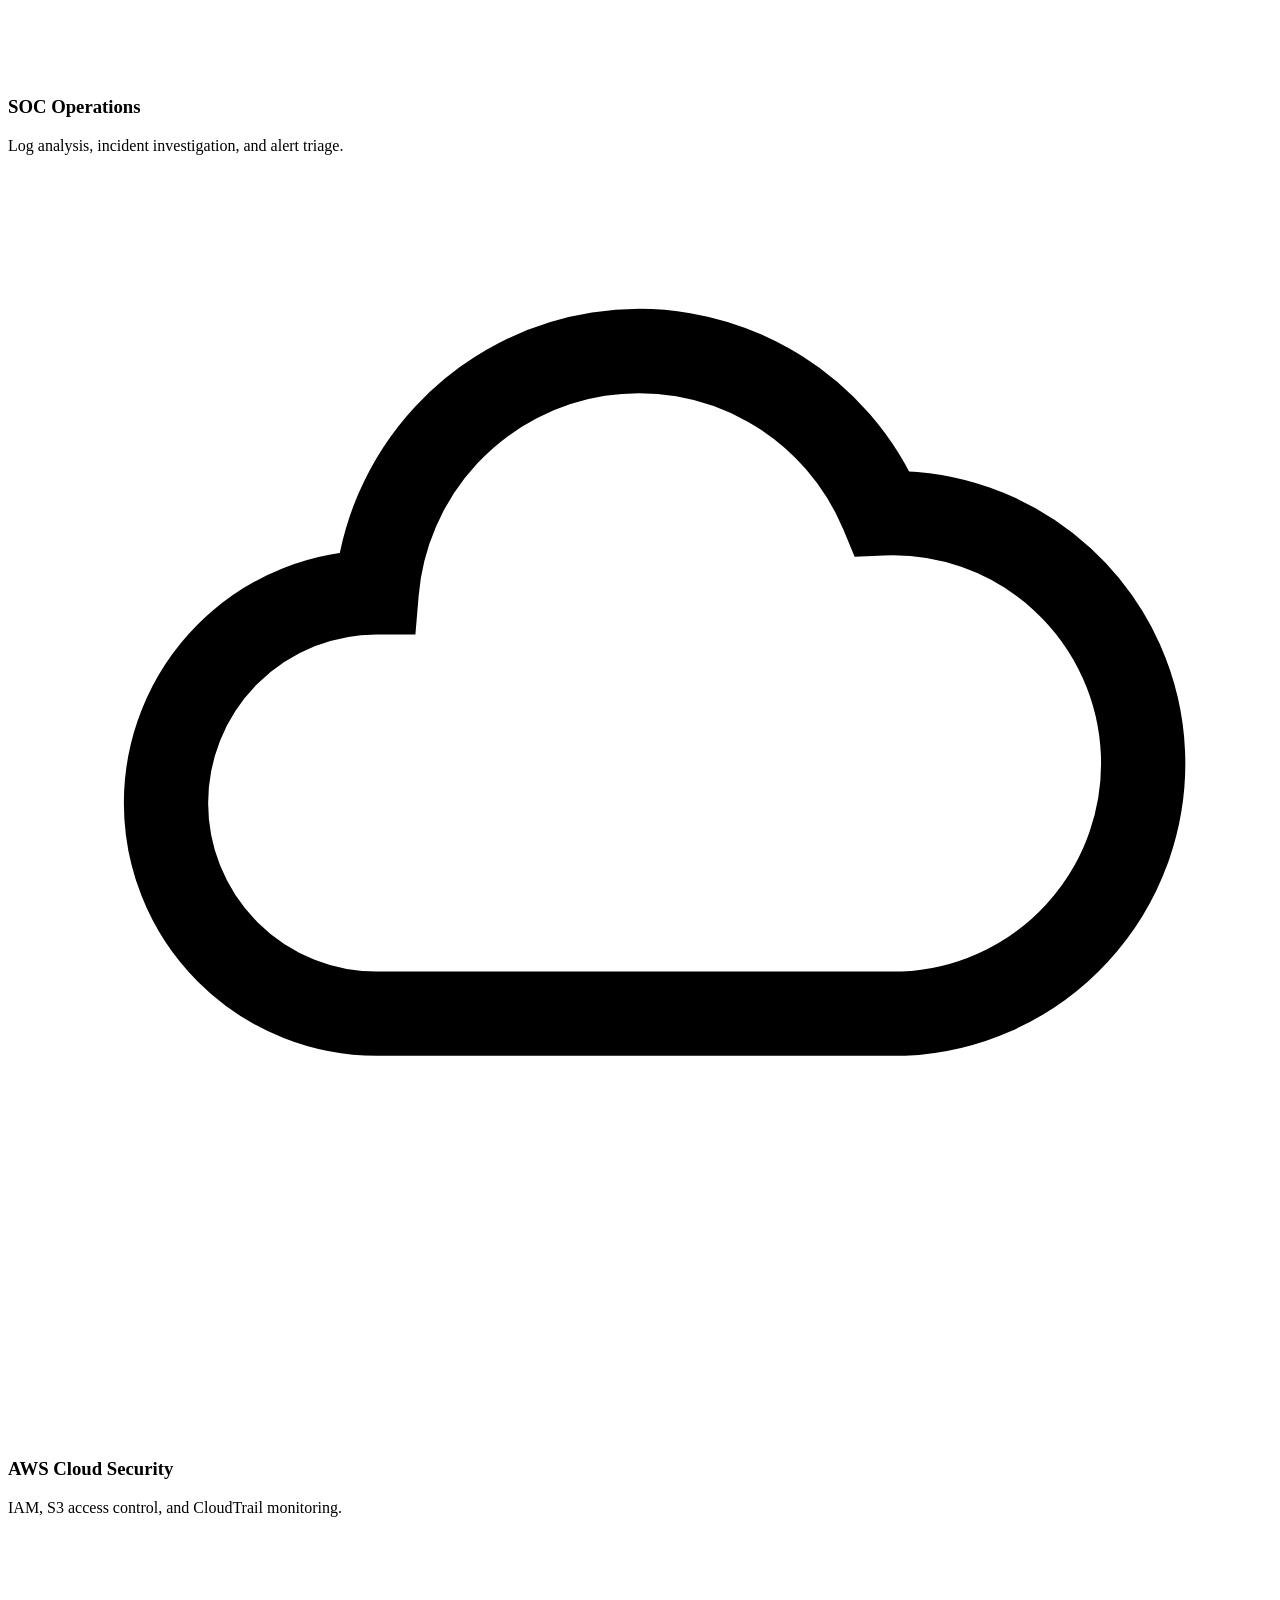
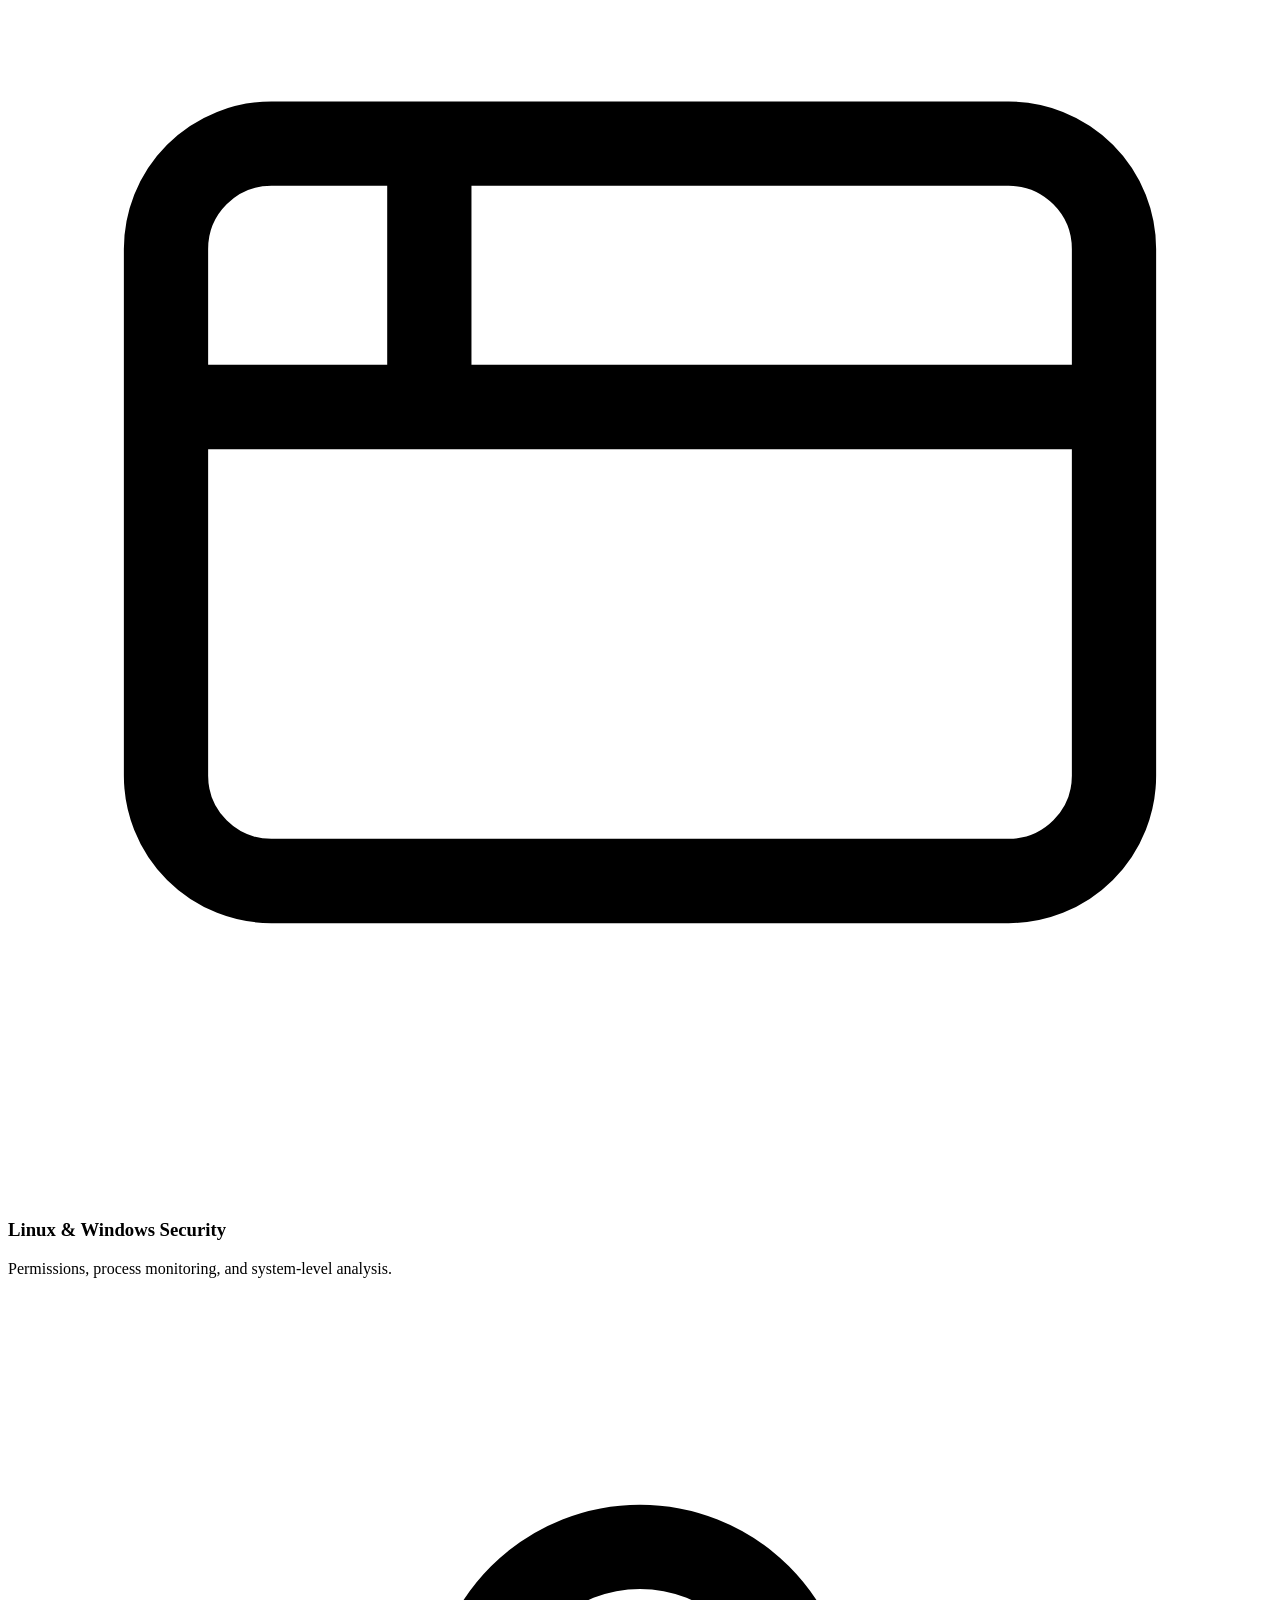
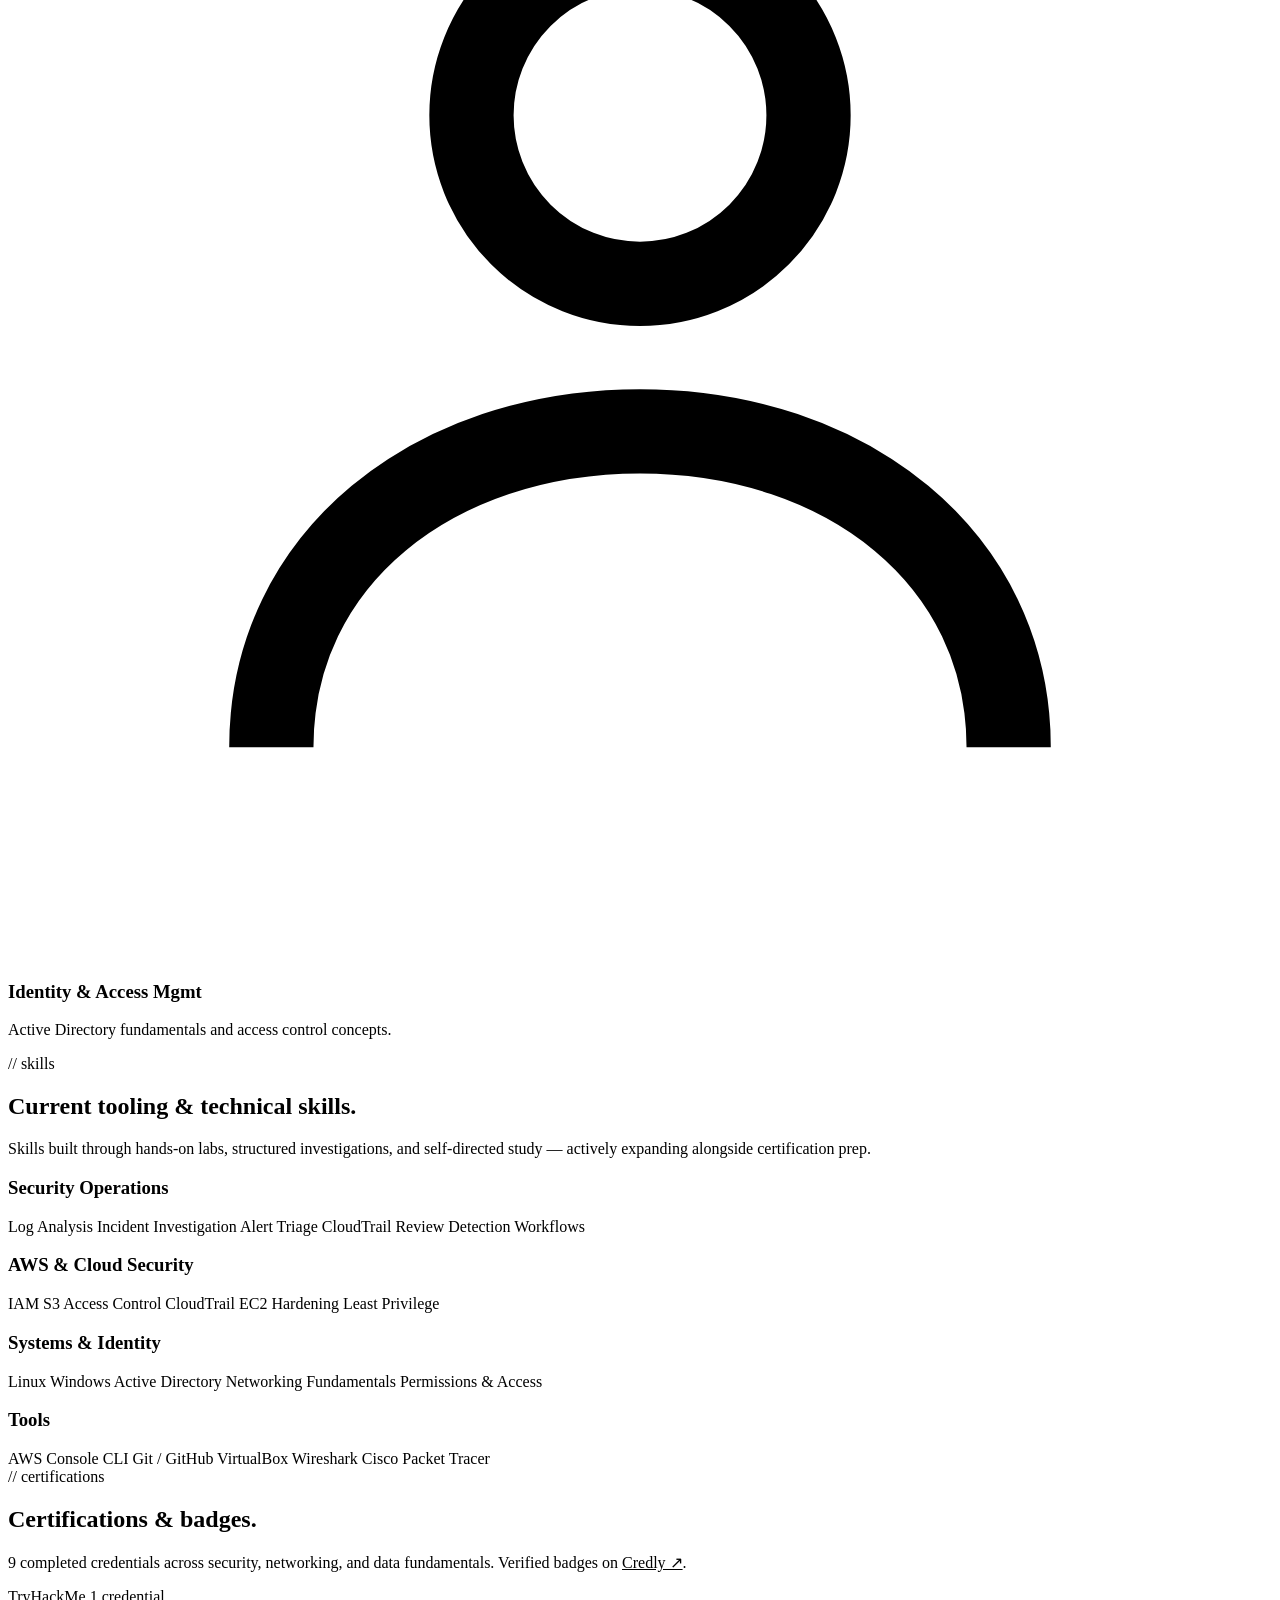
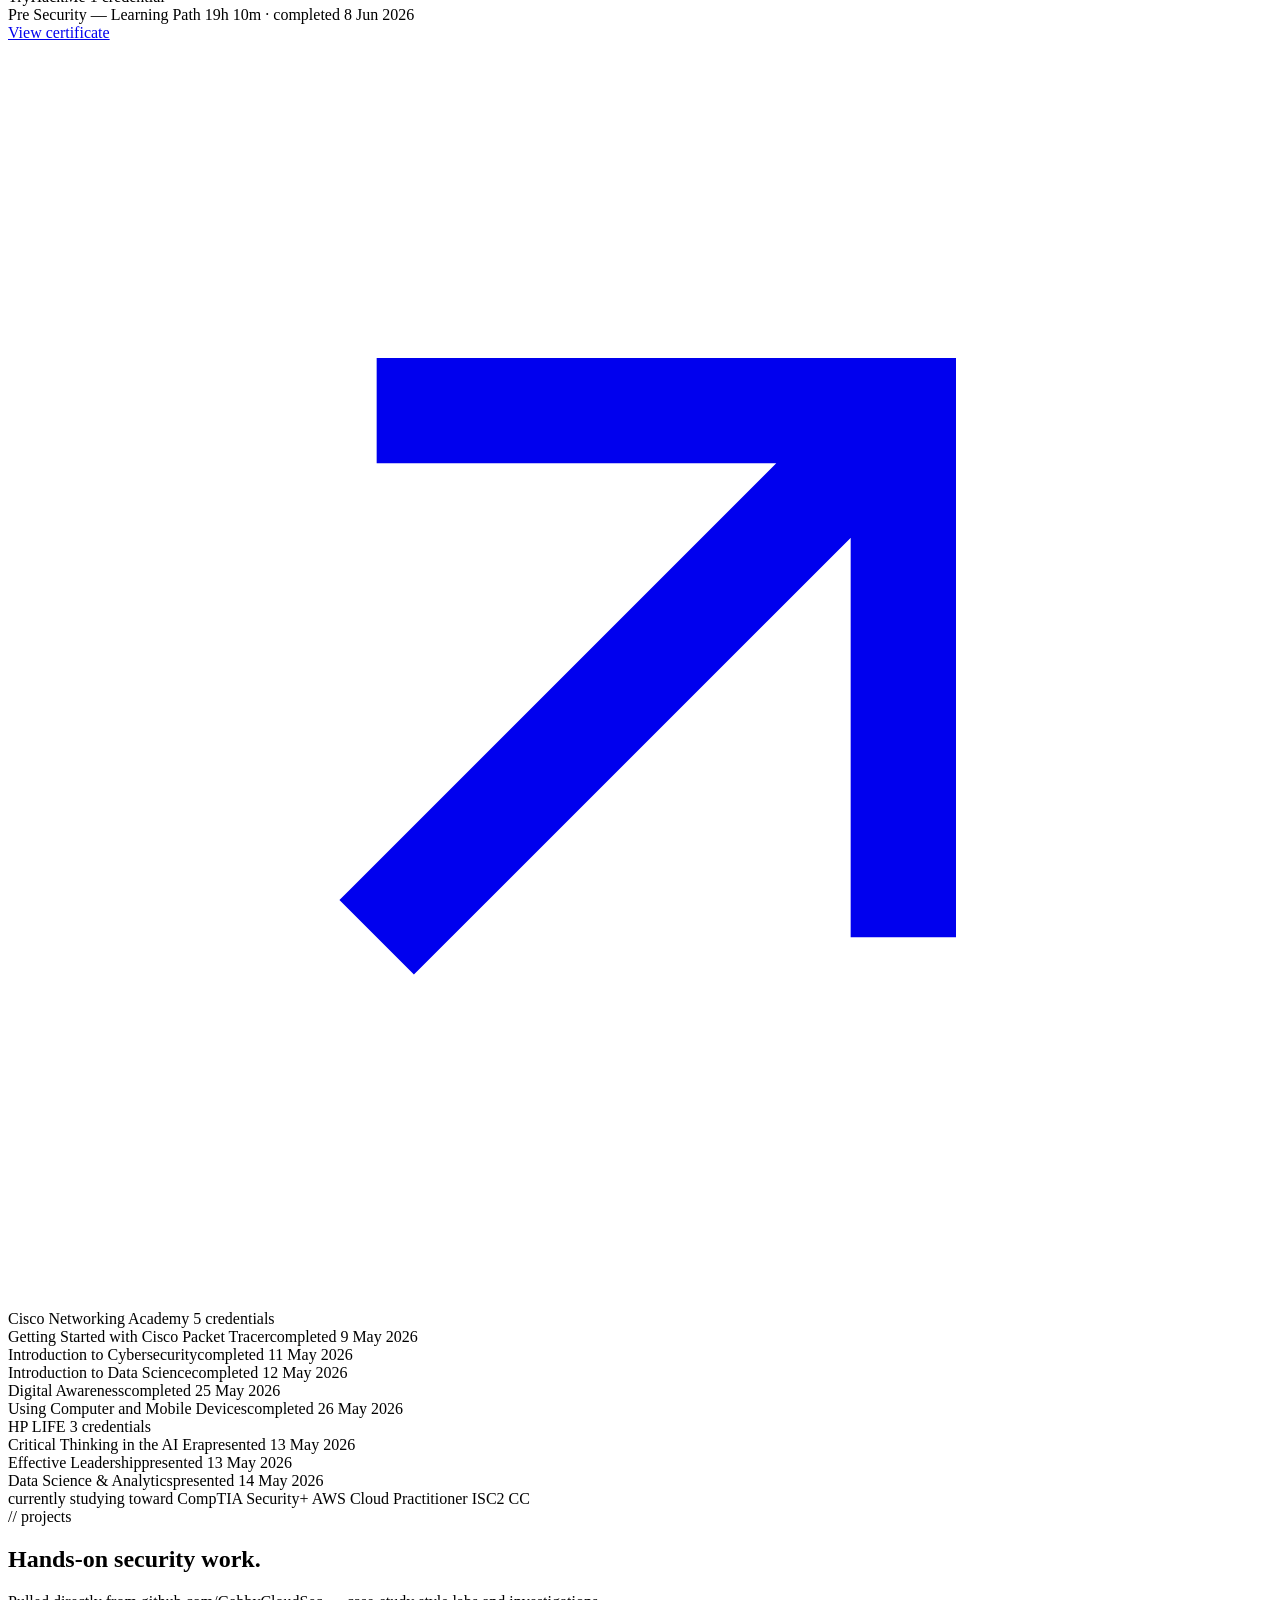
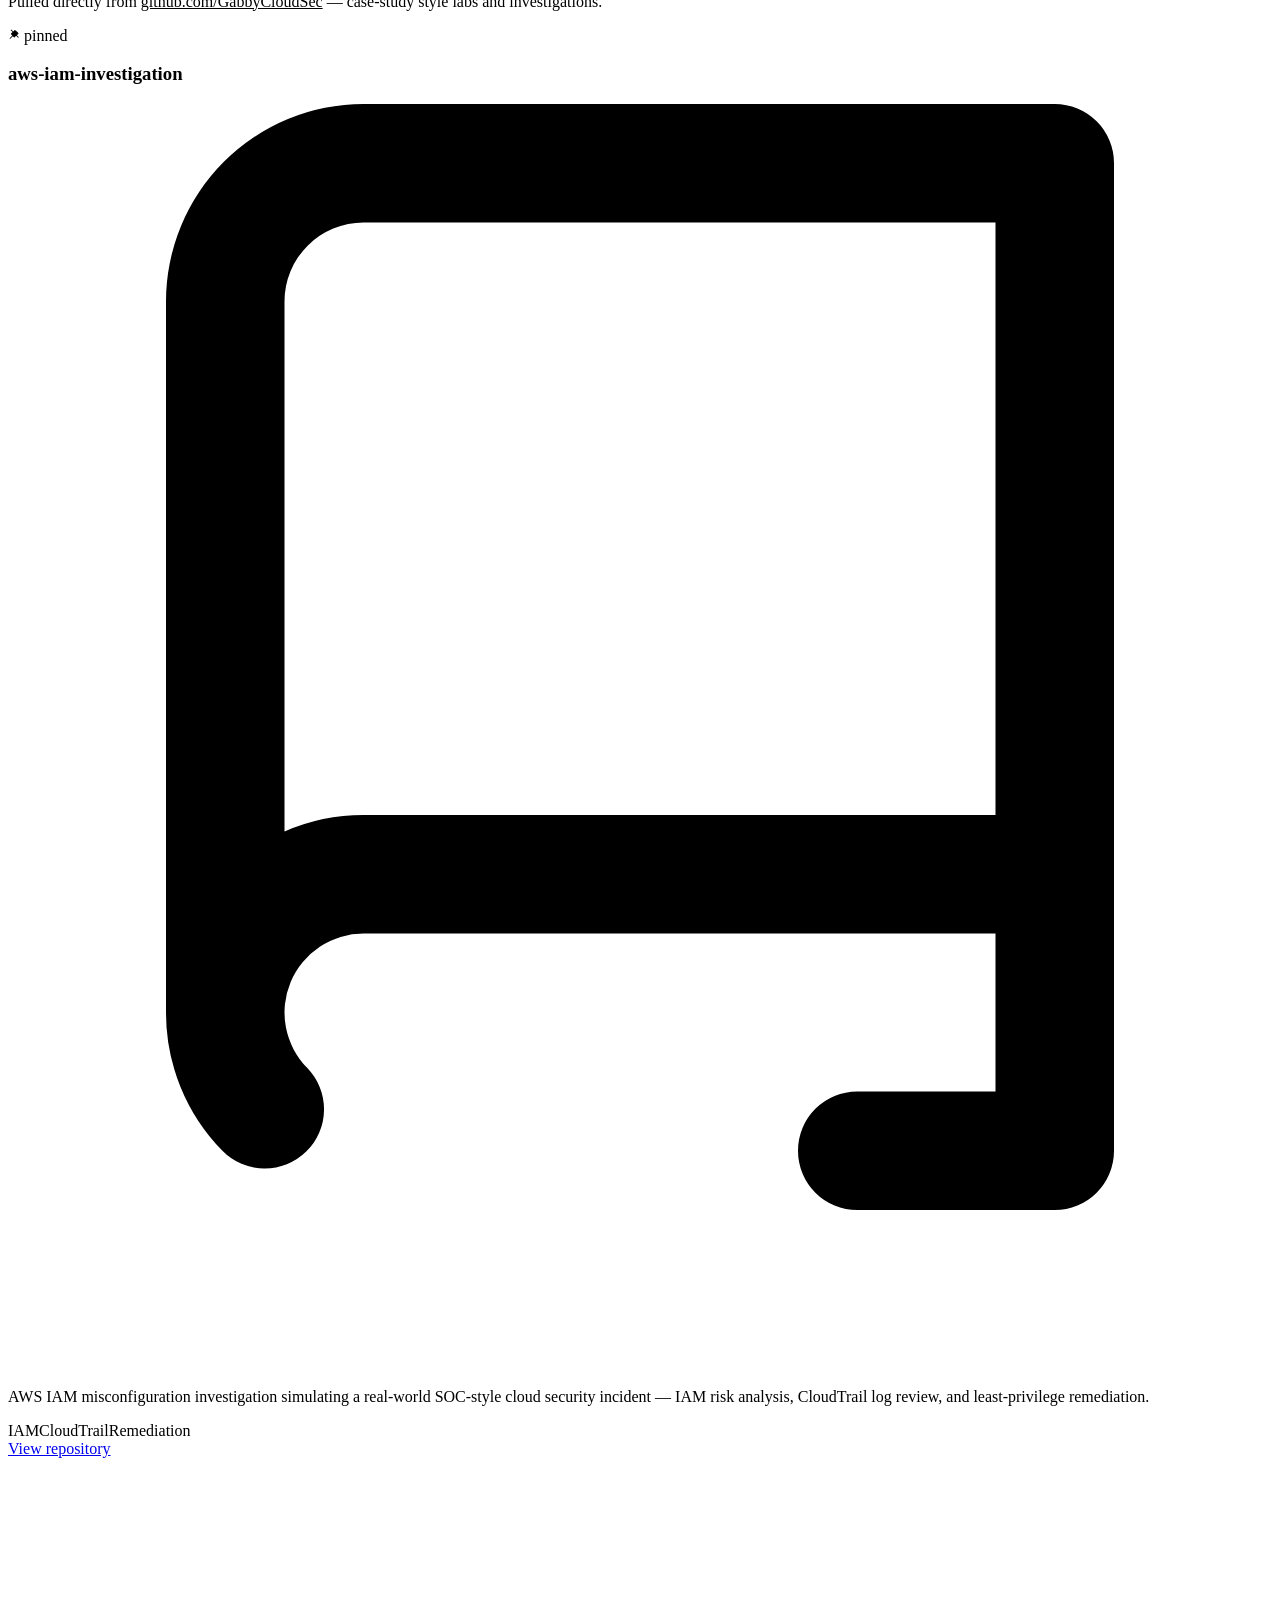
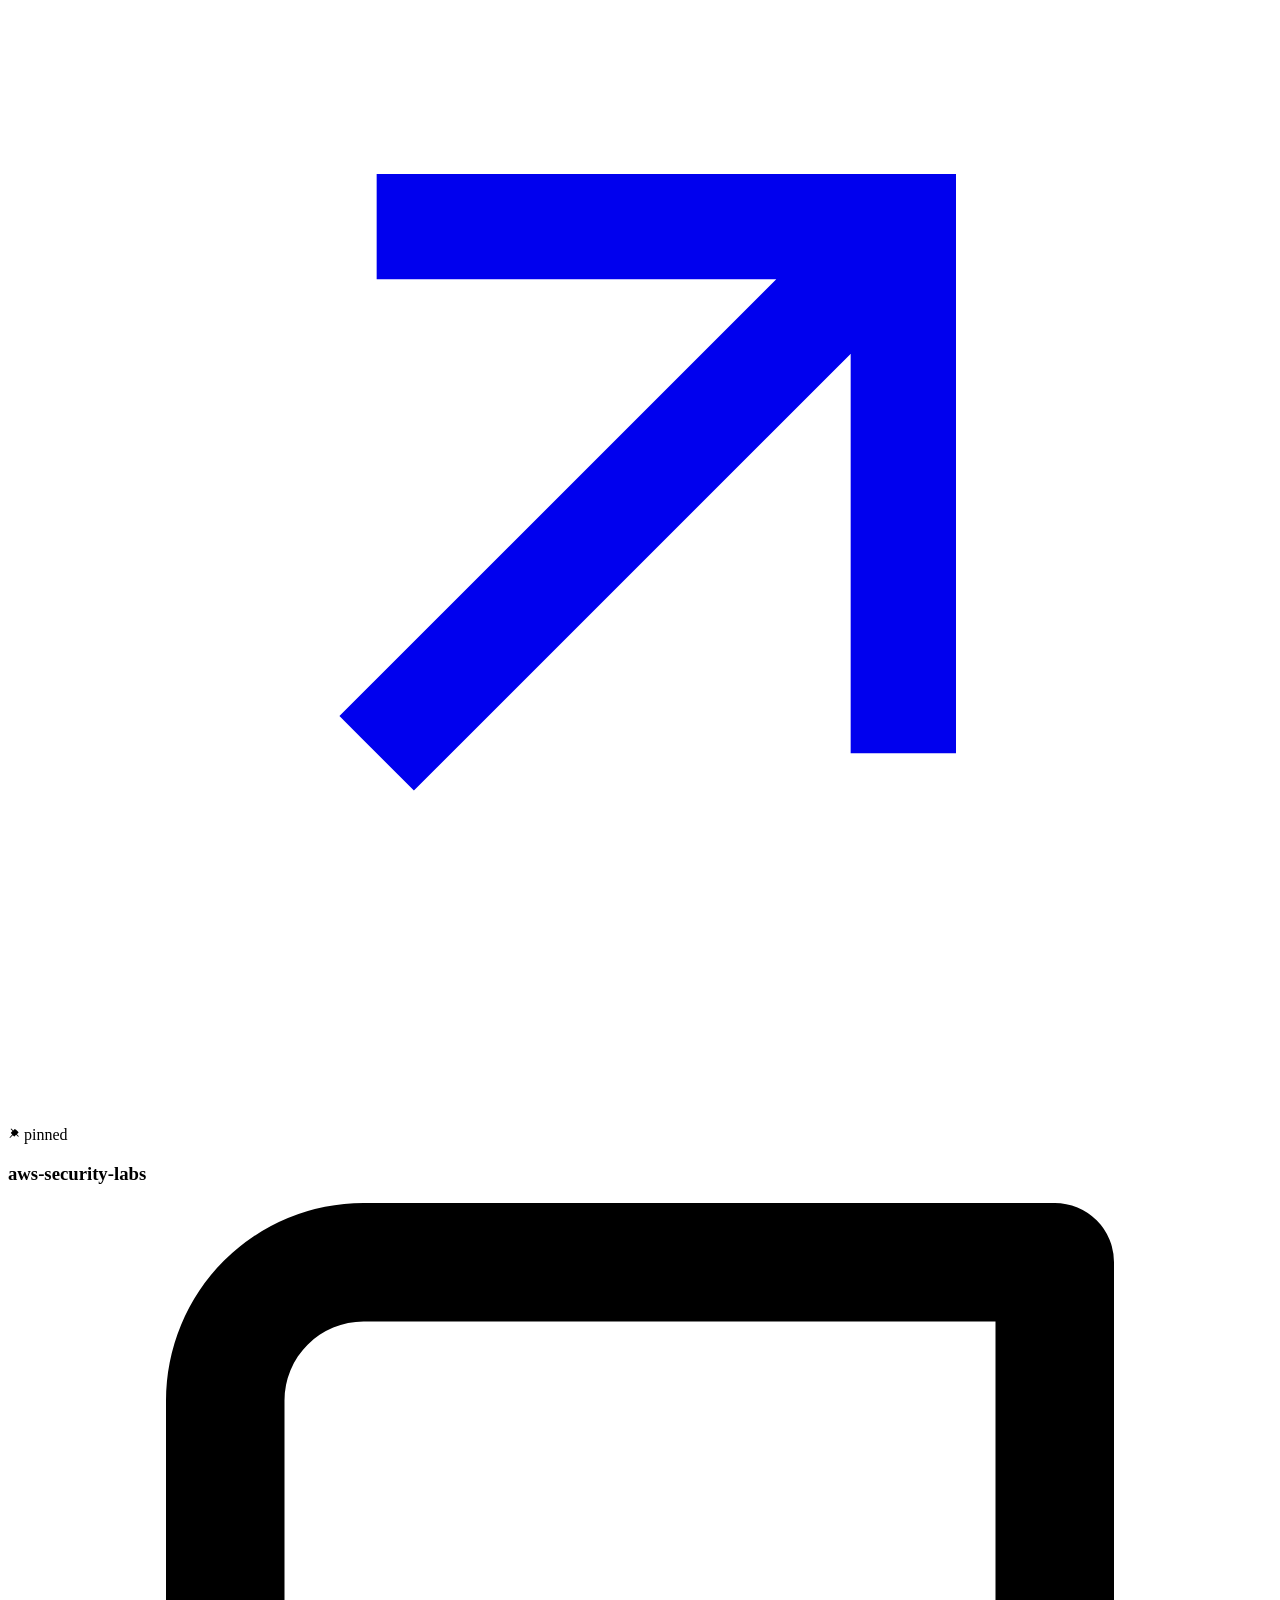
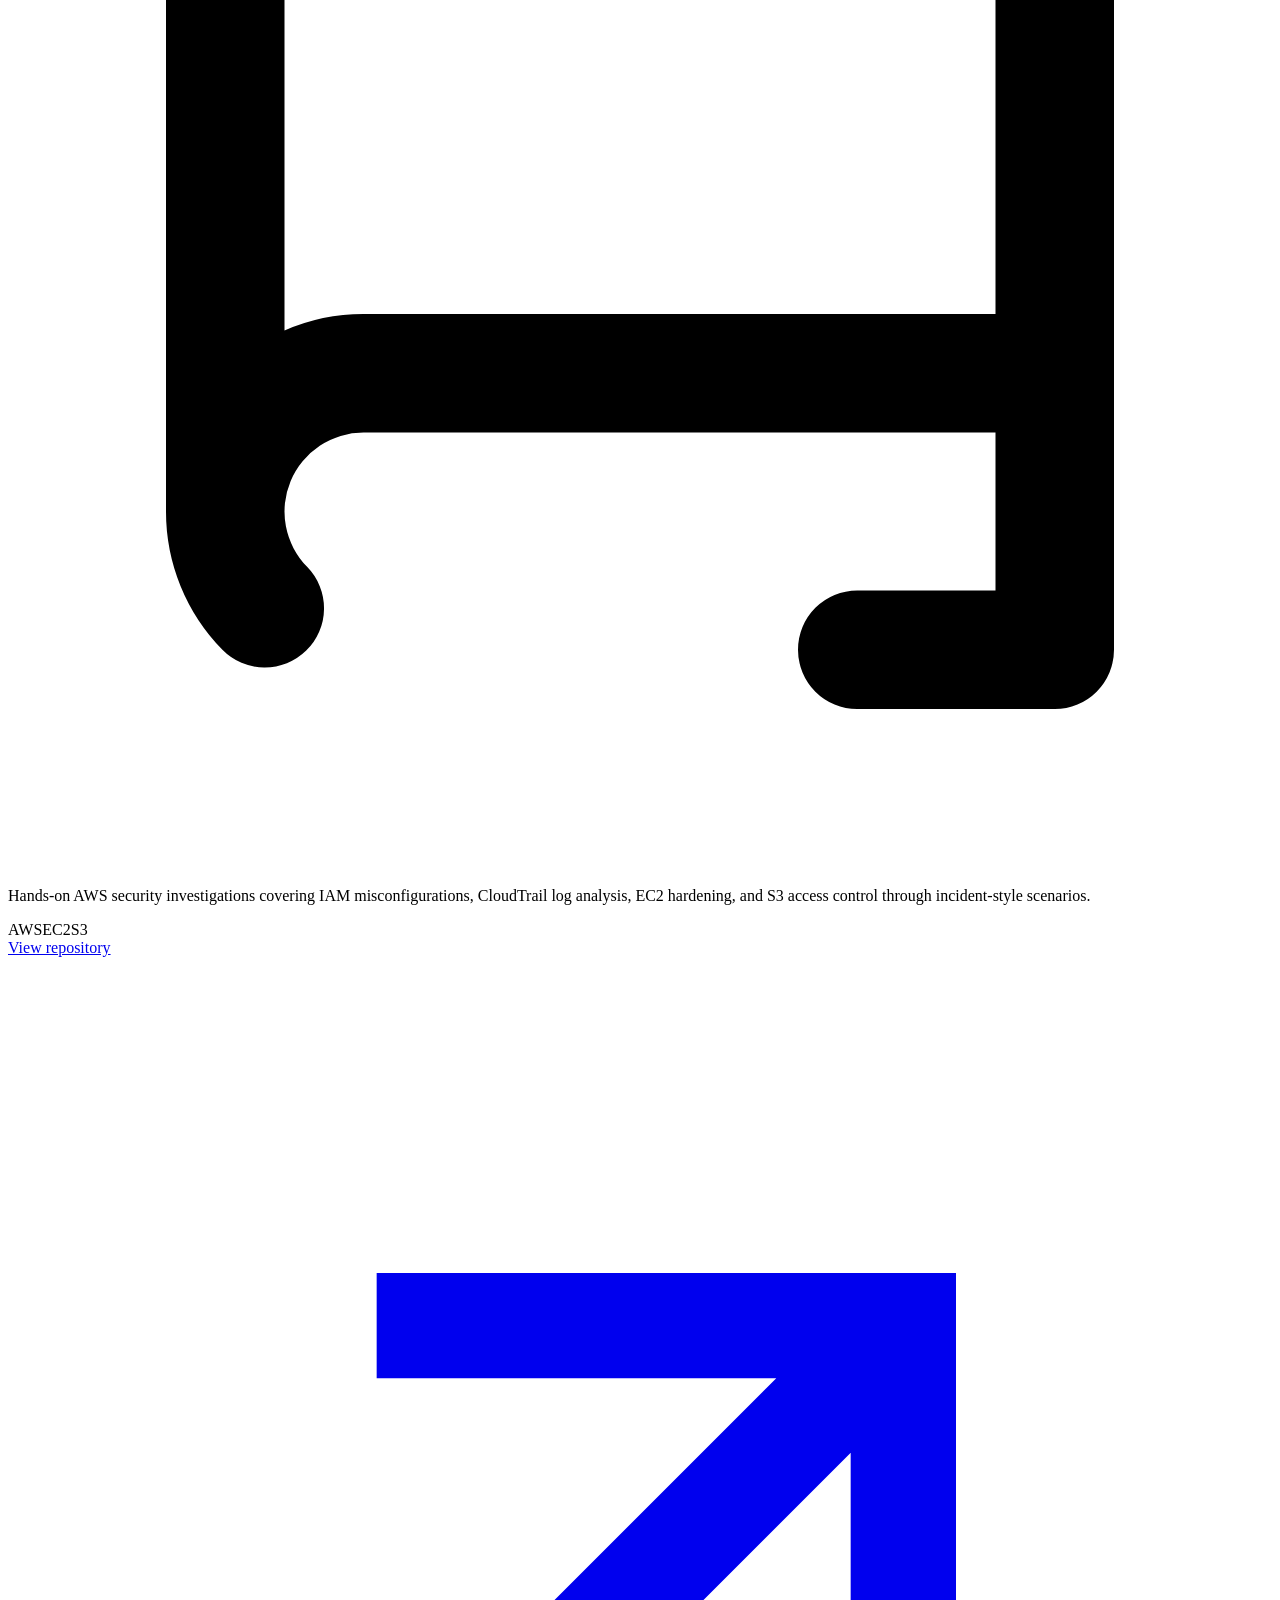
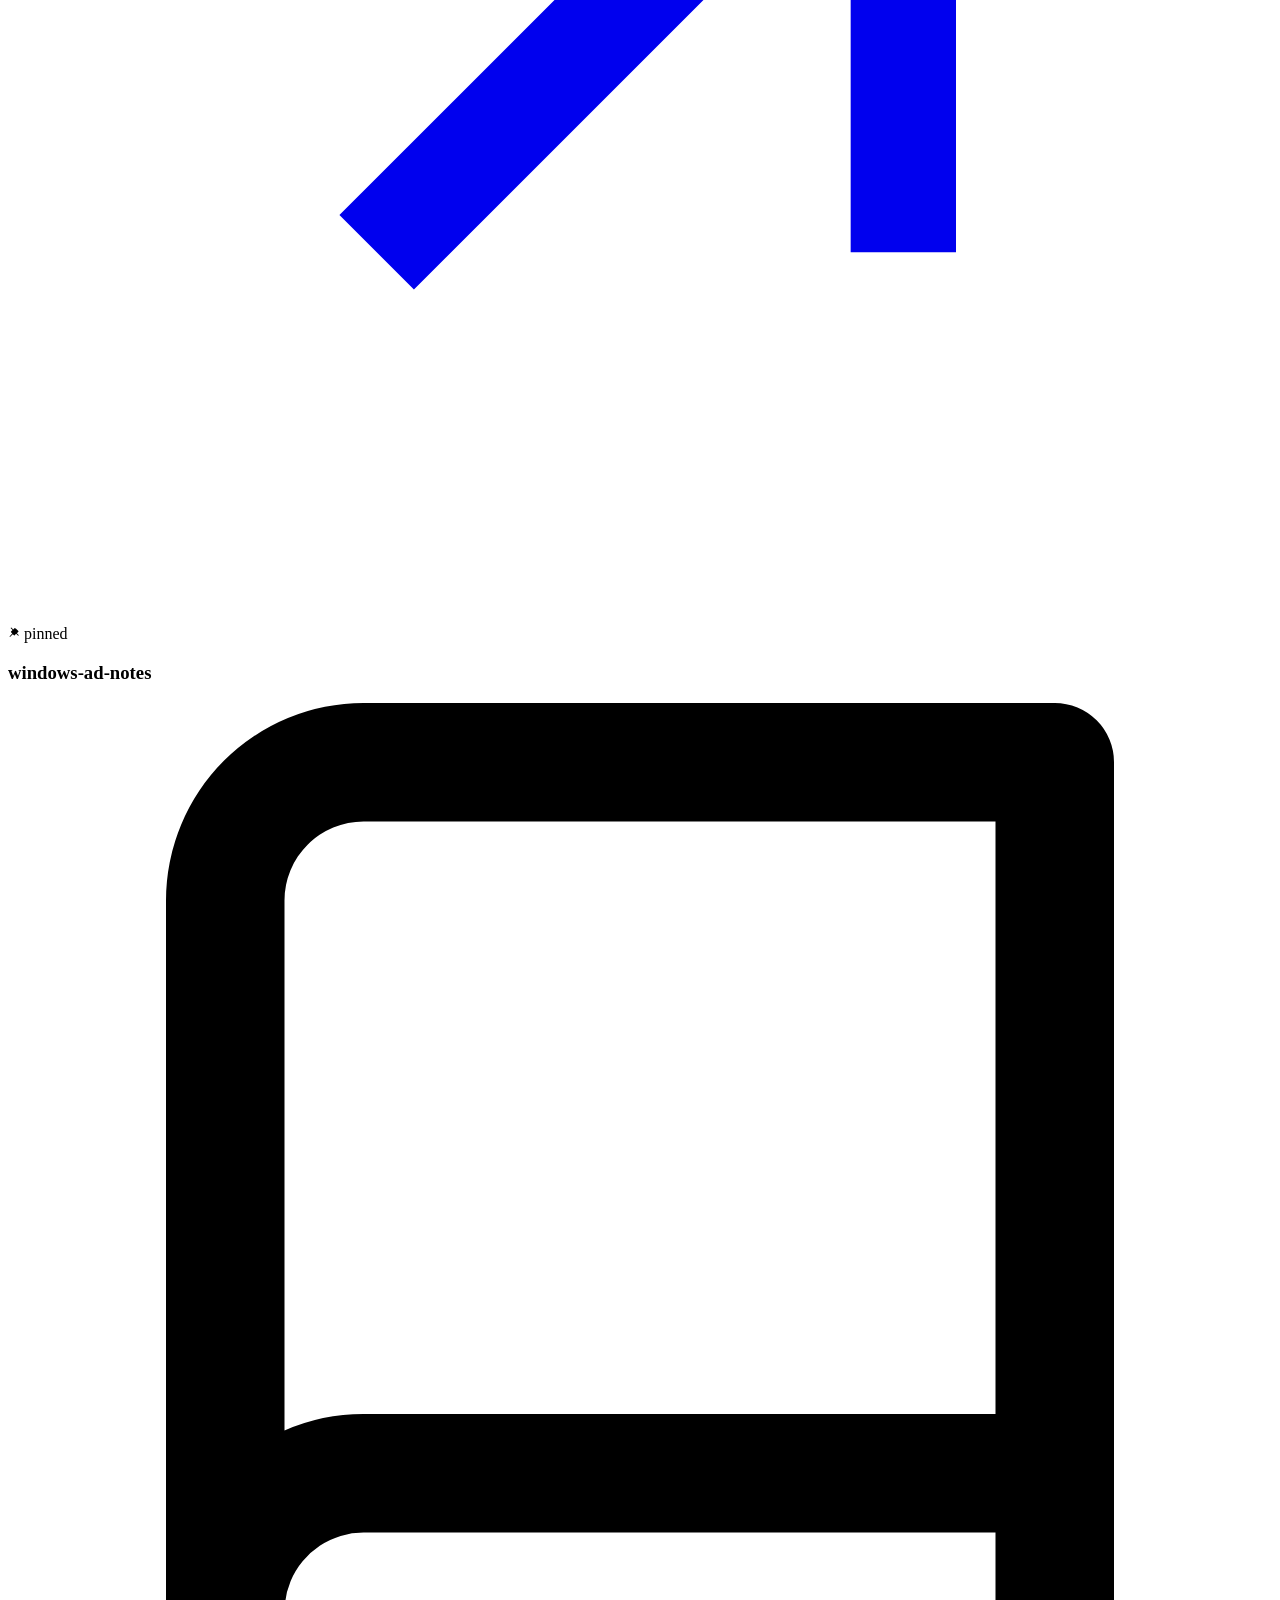
==== commit 914f2641: "Update index.html" ====
--- a/index.html
+++ b/index.html
@@ -3,188 +3,575 @@
 <head>
 <meta charset="UTF-8">
 <meta name="viewport" content="width=device-width, initial-scale=1.0">
-
-<title>Gabriell Bedoy | SOC Analyst & Cloud Security (AWS) Focus</title>
-
-<meta name="description" content="Gabriell Bedoy — aspiring SOC Analyst & Cloud Security Engineer building hands-on AWS security, incident response, and SOC operations skills.">
-<meta property="og:title" content="Gabriell Bedoy | SOC & Cloud Security Portfolio">
-<meta property="og:description" content="Aspiring SOC Analyst & Cloud Security Engineer focused on AWS security, log analysis, and incident response.">
+<title>Gabriell Bedoy | SOC Analyst &amp; Cloud Security (AWS)</title>
+<meta name="description" content="Gabriell Bedoy — aspiring SOC Analyst &amp; Cloud Security Engineer building hands-on AWS security, incident response, and SOC operations skills.">
+<meta property="og:title" content="Gabriell Bedoy | SOC Analyst &amp; Cloud Security (AWS)">
+<meta property="og:description" content="Aspiring SOC Analyst &amp; Cloud Security Engineer focused on AWS security, log analysis, and incident response.">
 <meta property="og:type" content="website">
 <meta property="og:url" content="https://gabbycloudsec.github.io">
-
+<link rel="icon" href="data:image/svg+xml,%3Csvg xmlns='http://www.w3.org/2000/svg' viewBox='0 0 100 100'%3E%3Ccircle cx='50' cy='50' r='46' fill='%23060A12' stroke='%234FD8FF' stroke-width='4'/%3E%3Ccircle cx='50' cy='50' r='10' fill='%234FD8FF'/%3E%3C/svg%3E">
 <link rel="preconnect" href="https://fonts.googleapis.com">
 <link rel="preconnect" href="https://fonts.gstatic.com" crossorigin>
-<link href="https://fonts.googleapis.com/css2?family=Space+Grotesk:wght@500;600;700&family=Inter:wght@400;500;600&display=swap" rel="stylesheet">
-
-<link rel="stylesheet" href="style.css">
-<link rel="icon" type="image/svg+xml" href="favicon.svg">
+<link href="https://fonts.googleapis.com/css2?family=Space+Grotesk:wght@400;500;600;700&family=Inter:wght@400;500;600&family=IBM+Plex+Mono:wght@400;500;600&display=swap" rel="stylesheet">
+<link rel="stylesheet" href="styles.css">
 </head>
-
 <body>
 
-<header class="nav">
-  <div class="nav-inner">
-    <a href="#top" class="nav-brand">GB<span class="nav-brand-dim">.sec</span></a>
-    <nav class="nav-links">
-      <a href="#about">About</a>
-      <a href="#skills">Skills</a>
-      <a href="#projects">Projects</a>
-      <a href="#training">Training</a>
-      <a href="#contact">Contact</a>
+<div id="starfield"><canvas id="starCanvas"></canvas></div>
+
+<!-- ================= STATUS BAR / NAV ================= -->
+<header class="statusbar">
+  <div class="statusbar-inner">
+    <a href="#top" class="brand"><span class="caret">&gt;_</span>gabriell.bedoy</a>
+    <nav class="nav-links" id="navLinks">
+      <a href="#about">about</a>
+      <a href="#skills">skills</a>
+      <a href="#certifications">certs</a>
+      <a href="#projects">projects</a>
+      <a href="#training">training</a>
+      <a href="#contact">contact</a>
     </nav>
+    <div class="status-cluster mono">
+      <div class="status-dot-row"><span class="pulse-dot"></span> monitoring</div>
+      <span id="clock">--:--:-- UTC</span>
+      <button class="menu-toggle" id="menuToggle" aria-label="Open menu" aria-expanded="false">
+        <svg width="16" height="16" viewBox="0 0 24 24" fill="none" stroke="currentColor" stroke-width="2"><path d="M4 6h16M4 12h16M4 18h16"/></svg>
+      </button>
+    </div>
+  </div>
+  <div class="mobile-menu" id="mobileMenu">
+    <a href="#about">about</a>
+    <a href="#skills">skills</a>
+    <a href="#certifications">certs</a>
+    <a href="#projects">projects</a>
+    <a href="#training">training</a>
+    <a href="#contact">contact</a>
   </div>
 </header>
 
 <main id="top">
 
-<!-- HERO -->
-<section class="hero">
-  <div class="hero-grid">
-
-    <div class="hero-text">
-      <p class="eyebrow">// gabriell bedoy</p>
-
-      <h1>SOC Analyst & Cloud Security (AWS) Focus<span class="accent">.</span></h1>
-
-      <p class="hero-lede">
-        I focus on SOC-style security operations and AWS cloud security, with hands-on experience in IAM analysis, log investigation, and incident-focused security workflows.
-
-        My background in healthcare operations built strong discipline in handling sensitive systems, structured processes, and high-pressure environments.
-      </p>
-
-      <div class="hero-actions">
-        <a href="#projects" class="btn btn-primary">View Projects</a>
-        <a href="https://github.com/GabbyCloudSec" class="btn btn-ghost" target="_blank">GitHub ↗</a>
-      </div>
-
-      <div class="hero-meta">
-        <span class="status-dot"></span>
-        <span>Open to entry-level SOC Analyst & Cloud Security roles (AWS, incident response, security operations)</span>
-      </div>
-    </div>
-
+  <!-- ================= HERO ================= -->
+  <section class="hero" style="border-bottom:1px solid var(--line);">
+    <div class="wrap hero-grid">
+      <div>
+        <div class="eyebrow"><span class="blink">&gt;</span> whoami</div>
+        <h1 class="name">Gabriell Bedoy</h1>
+        <div class="role-line">SOC Analyst &amp; Cloud Security (AWS) Focus</div>
+        <p class="lede">I work SOC-style security operations and AWS cloud security — IAM analysis, log investigation, and incident-focused workflows. My background in healthcare operations built the discipline to handle sensitive systems and stay sharp under pressure.</p>
+        <div class="pill-row">
+          <span class="pill"><span class="dot"></span> open to entry-level SOC / cloud security roles</span>
+        </div>
+        <div class="cta-row">
+          <a href="#projects" class="btn btn-primary">View Projects</a>
+          <a href="https://github.com/GabbyCloudSec" target="_blank" rel="noopener" class="btn btn-ghost">GitHub ↗</a>
+          <a href="mailto:GabbyCloudSec@protonmail.com" class="btn btn-ghost">Email</a>
+        </div>
+      </div>
+      <div class="globe-stage">
+        <canvas id="globeCanvas" width="440" height="440"></canvas>
+        <div class="globe-caption"><span>●</span> global telemetry — simulated monitoring view</div>
+      </div>
+    </div>
+  </section>
+
+  <!-- ================= ABOUT ================= -->
+  <section id="about">
+    <div class="wrap">
+      <div class="sec-eyebrow"><span class="accent">//</span> about</div>
+      <h2 class="sec-title">From healthcare operations to cloud security.</h2>
+      <div class="about-grid">
+        <div class="about-copy">
+          <p>Working in healthcare taught me how critical it is to protect sensitive systems and respond clearly under pressure — structured processes, careful documentation, and calm decision-making when something goes wrong. That experience now drives how I approach cybersecurity and SOC operations.</p>
+          <p>I'm building hands-on experience in AWS security, SOC workflows, and incident analysis through structured labs and cloud-based investigations — treating every project like a real-world case file rather than a checklist.</p>
+          <p>My goal: a SOC Analyst or Cloud Security Engineer role focused on monitoring, detection, and incident response in production environments.</p>
+        </div>
+        <div class="stat-stack">
+          <div class="stat-card"><div class="k">background</div><div class="v">Healthcare Operations</div></div>
+          <div class="stat-card"><div class="k">target role</div><div class="v">SOC Analyst / Cloud Security</div></div>
+          <div class="stat-card"><div class="k">core focus</div><div class="v">AWS · SOC · Incident Response</div></div>
+        </div>
+      </div>
+
+      <div class="focus-grid">
+        <div class="focus-card">
+          <svg class="icon" viewBox="0 0 24 24" fill="none" stroke="currentColor" stroke-width="1.6"><circle cx="12" cy="12" r="9"/><path d="M12 7v5l3 3"/></svg>
+          <h3>SOC Operations</h3>
+          <p>Log analysis, incident investigation, and alert triage.</p>
+        </div>
+        <div class="focus-card">
+          <svg class="icon" viewBox="0 0 24 24" fill="none" stroke="currentColor" stroke-width="1.6"><path d="M7 16a4 4 0 0 1 0-8 5 5 0 0 1 9.6-1.5A4.5 4.5 0 0 1 17 16H7Z"/></svg>
+          <h3>AWS Cloud Security</h3>
+          <p>IAM, S3 access control, and CloudTrail monitoring.</p>
+        </div>
+        <div class="focus-card">
+          <svg class="icon" viewBox="0 0 24 24" fill="none" stroke="currentColor" stroke-width="1.6"><rect x="3" y="4" width="18" height="14" rx="2"/><path d="M3 9h18M8 4v5"/></svg>
+          <h3>Linux &amp; Windows Security</h3>
+          <p>Permissions, process monitoring, and system-level analysis.</p>
+        </div>
+        <div class="focus-card">
+          <svg class="icon" viewBox="0 0 24 24" fill="none" stroke="currentColor" stroke-width="1.6"><circle cx="12" cy="8" r="3.2"/><path d="M5 20c0-3.6 3.1-6 7-6s7 2.4 7 6"/></svg>
+          <h3>Identity &amp; Access Mgmt</h3>
+          <p>Active Directory fundamentals and access control concepts.</p>
+        </div>
+      </div>
+    </div>
+  </section>
+
+  <!-- ================= SKILLS ================= -->
+  <section id="skills">
+    <div class="wrap">
+      <div class="sec-eyebrow"><span class="accent">//</span> skills</div>
+      <h2 class="sec-title">Current tooling &amp; technical skills.</h2>
+      <p class="sec-intro">Skills built through hands-on labs, structured investigations, and self-directed study — actively expanding alongside certification prep.</p>
+      <div class="skills-grid">
+        <div class="skill-group">
+          <h3>Security Operations</h3>
+          <div class="tag-row">
+            <span class="tag">Log Analysis</span>
+            <span class="tag">Incident Investigation</span>
+            <span class="tag">Alert Triage</span>
+            <span class="tag">CloudTrail Review</span>
+            <span class="tag">Detection Workflows</span>
+          </div>
+        </div>
+        <div class="skill-group">
+          <h3>AWS &amp; Cloud Security</h3>
+          <div class="tag-row">
+            <span class="tag">IAM</span>
+            <span class="tag">S3 Access Control</span>
+            <span class="tag">CloudTrail</span>
+            <span class="tag">EC2 Hardening</span>
+            <span class="tag">Least Privilege</span>
+          </div>
+        </div>
+        <div class="skill-group">
+          <h3>Systems &amp; Identity</h3>
+          <div class="tag-row">
+            <span class="tag">Linux</span>
+            <span class="tag">Windows</span>
+            <span class="tag">Active Directory</span>
+            <span class="tag">Networking Fundamentals</span>
+            <span class="tag">Permissions &amp; Access</span>
+          </div>
+        </div>
+        <div class="skill-group">
+          <h3>Tools</h3>
+          <div class="tag-row">
+            <span class="tag">AWS Console</span>
+            <span class="tag">CLI</span>
+            <span class="tag">Git / GitHub</span>
+            <span class="tag">VirtualBox</span>
+            <span class="tag">Wireshark</span>
+            <span class="tag">Cisco Packet Tracer</span>
+          </div>
+        </div>
+      </div>
+    </div>
+  </section>
+
+  <!-- ================= CERTIFICATIONS ================= -->
+  <section id="certifications">
+    <div class="wrap">
+      <div class="sec-eyebrow"><span class="accent">//</span> certifications</div>
+      <h2 class="sec-title">Certifications &amp; badges.</h2>
+      <p class="sec-intro">9 completed credentials across security, networking, and data fundamentals. Verified badges on <a href="https://www.credly.com/users/gabriell-bedoy/badges/credly" target="_blank" rel="noopener" style="color:var(--cyan);">Credly ↗</a>.</p>
+
+      <div class="cred-groups">
+
+        <div class="cred-group">
+          <div class="cred-group-head">
+            <span class="cred-issuer">TryHackMe</span>
+            <span class="cred-count">1 credential</span>
+          </div>
+          <div class="cred-row">
+            <div class="cred-main">
+              <span class="cred-title">Pre Security — Learning Path</span>
+              <span class="cred-sub">19h 10m · completed 8 Jun 2026</span>
+            </div>
+            <a href="https://tryhackme.com/certificate/THM-MPXLUWFHU9" target="_blank" rel="noopener" class="cred-link">
+              View certificate <svg viewBox="0 0 24 24" fill="none" stroke="currentColor" stroke-width="2"><path d="M7 17 17 7M7 7h10v10"/></svg>
+            </a>
+          </div>
+        </div>
+
+        <div class="cred-group">
+          <div class="cred-group-head">
+            <span class="cred-issuer">Cisco Networking Academy</span>
+            <span class="cred-count">5 credentials</span>
+          </div>
+          <div class="cred-row"><div class="cred-main"><span class="cred-title">Getting Started with Cisco Packet Tracer</span><span class="cred-sub">completed 9 May 2026</span></div></div>
+          <div class="cred-row"><div class="cred-main"><span class="cred-title">Introduction to Cybersecurity</span><span class="cred-sub">completed 11 May 2026</span></div></div>
+          <div class="cred-row"><div class="cred-main"><span class="cred-title">Introduction to Data Science</span><span class="cred-sub">completed 12 May 2026</span></div></div>
+          <div class="cred-row"><div class="cred-main"><span class="cred-title">Digital Awareness</span><span class="cred-sub">completed 25 May 2026</span></div></div>
+          <div class="cred-row"><div class="cred-main"><span class="cred-title">Using Computer and Mobile Devices</span><span class="cred-sub">completed 26 May 2026</span></div></div>
+        </div>
+
+        <div class="cred-group">
+          <div class="cred-group-head">
+            <span class="cred-issuer">HP LIFE</span>
+            <span class="cred-count">3 credentials</span>
+          </div>
+          <div class="cred-row"><div class="cred-main"><span class="cred-title">Critical Thinking in the AI Era</span><span class="cred-sub">presented 13 May 2026</span></div></div>
+          <div class="cred-row"><div class="cred-main"><span class="cred-title">Effective Leadership</span><span class="cred-sub">presented 13 May 2026</span></div></div>
+          <div class="cred-row"><div class="cred-main"><span class="cred-title">Data Science &amp; Analytics</span><span class="cred-sub">presented 14 May 2026</span></div></div>
+        </div>
+
+      </div>
+
+      <div class="progress-strip">
+        <span class="progress-label">currently studying toward</span>
+        <span class="pill"><span class="dot" style="background:var(--amber);"></span> CompTIA Security+</span>
+        <span class="pill"><span class="dot" style="background:var(--amber);"></span> AWS Cloud Practitioner</span>
+        <span class="pill"><span class="dot" style="background:var(--text-faint);"></span> ISC2 CC</span>
+      </div>
+    </div>
+  </section>
+
+  <!-- ================= PROJECTS ================= -->
+  <section id="projects">
+    <div class="wrap">
+      <div class="sec-eyebrow"><span class="accent">//</span> projects</div>
+      <h2 class="sec-title">Hands-on security work.</h2>
+      <p class="sec-intro">Pulled directly from <a href="https://github.com/GabbyCloudSec" target="_blank" rel="noopener" style="color:var(--cyan);">github.com/GabbyCloudSec</a> — case-study style labs and investigations.</p>
+
+      <div class="project-grid">
+
+        <div class="project-card pinned">
+          <div class="pin-flag">
+            <svg width="12" height="12" viewBox="0 0 24 24" fill="currentColor"><path d="M16 2 8 10l-5 1 6 6-1 5 5-5 6 6 1-5-8-8 4-8Z" opacity="0"/><path d="M14.7 3.3a1 1 0 0 1 1.4 0l4.6 4.6a1 1 0 0 1 0 1.4l-3 3 4 4-1.4 1.4-4-4-3 3a1 1 0 0 1-1.4 0L9.5 14.3 4 19.8l-1-1L8.5 13l-2.4-2.4a1 1 0 0 1 0-1.4l3-3-4-4L6.5 1l4 4 3-3a1 1 0 0 1 1.2.3Z"/></svg>
+            pinned
+          </div>
+          <div class="project-head">
+            <h3>aws-iam-investigation</h3>
+            <svg class="repo-icon" viewBox="0 0 16 16" fill="currentColor"><path d="M2 2.5A2.5 2.5 0 0 1 4.5 0h8.75a.75.75 0 0 1 .75.75v12.5a.75.75 0 0 1-.75.75h-2.5a.75.75 0 1 1 0-1.5h1.75v-2H4.5a1 1 0 0 0-.714 1.7.75.75 0 0 1-1.072 1.05A2.495 2.495 0 0 1 2 11.5Zm10.5-1H4.5a1 1 0 0 0-1 1v6.708A2.5 2.5 0 0 1 4.5 9h8Z"/></svg>
+          </div>
+          <p class="desc">AWS IAM misconfiguration investigation simulating a real-world SOC-style cloud security incident — IAM risk analysis, CloudTrail log review, and least-privilege remediation.</p>
+          <div class="project-tags">
+            <span class="tag">IAM</span><span class="tag">CloudTrail</span><span class="tag">Remediation</span>
+          </div>
+          <a href="https://github.com/GabbyCloudSec/aws-iam-investigation" target="_blank" rel="noopener" class="project-link">
+            View repository <svg viewBox="0 0 24 24" fill="none" stroke="currentColor" stroke-width="2"><path d="M7 17 17 7M7 7h10v10"/></svg>
+          </a>
+        </div>
+
+        <div class="project-card pinned">
+          <div class="pin-flag">
+            <svg width="12" height="12" viewBox="0 0 24 24" fill="currentColor"><path d="M14.7 3.3a1 1 0 0 1 1.4 0l4.6 4.6a1 1 0 0 1 0 1.4l-3 3 4 4-1.4 1.4-4-4-3 3a1 1 0 0 1-1.4 0L9.5 14.3 4 19.8l-1-1L8.5 13l-2.4-2.4a1 1 0 0 1 0-1.4l3-3-4-4L6.5 1l4 4 3-3a1 1 0 0 1 1.2.3Z"/></svg>
+            pinned
+          </div>
+          <div class="project-head">
+            <h3>aws-security-labs</h3>
+            <svg class="repo-icon" viewBox="0 0 16 16" fill="currentColor"><path d="M2 2.5A2.5 2.5 0 0 1 4.5 0h8.75a.75.75 0 0 1 .75.75v12.5a.75.75 0 0 1-.75.75h-2.5a.75.75 0 1 1 0-1.5h1.75v-2H4.5a1 1 0 0 0-.714 1.7.75.75 0 0 1-1.072 1.05A2.495 2.495 0 0 1 2 11.5Zm10.5-1H4.5a1 1 0 0 0-1 1v6.708A2.5 2.5 0 0 1 4.5 9h8Z"/></svg>
+          </div>
+          <p class="desc">Hands-on AWS security investigations covering IAM misconfigurations, CloudTrail log analysis, EC2 hardening, and S3 access control through incident-style scenarios.</p>
+          <div class="project-tags">
+            <span class="tag">AWS</span><span class="tag">EC2</span><span class="tag">S3</span>
+          </div>
+          <a href="https://github.com/GabbyCloudSec/aws-security-labs" target="_blank" rel="noopener" class="project-link">
+            View repository <svg viewBox="0 0 24 24" fill="none" stroke="currentColor" stroke-width="2"><path d="M7 17 17 7M7 7h10v10"/></svg>
+          </a>
+        </div>
+
+        <div class="project-card pinned">
+          <div class="pin-flag">
+            <svg width="12" height="12" viewBox="0 0 24 24" fill="currentColor"><path d="M14.7 3.3a1 1 0 0 1 1.4 0l4.6 4.6a1 1 0 0 1 0 1.4l-3 3 4 4-1.4 1.4-4-4-3 3a1 1 0 0 1-1.4 0L9.5 14.3 4 19.8l-1-1L8.5 13l-2.4-2.4a1 1 0 0 1 0-1.4l3-3-4-4L6.5 1l4 4 3-3a1 1 0 0 1 1.2.3Z"/></svg>
+            pinned
+          </div>
+          <div class="project-head">
+            <h3>windows-ad-notes</h3>
+            <svg class="repo-icon" viewBox="0 0 16 16" fill="currentColor"><path d="M2 2.5A2.5 2.5 0 0 1 4.5 0h8.75a.75.75 0 0 1 .75.75v12.5a.75.75 0 0 1-.75.75h-2.5a.75.75 0 1 1 0-1.5h1.75v-2H4.5a1 1 0 0 0-.714 1.7.75.75 0 0 1-1.072 1.05A2.495 2.495 0 0 1 2 11.5Zm10.5-1H4.5a1 1 0 0 0-1 1v6.708A2.5 2.5 0 0 1 4.5 9h8Z"/></svg>
+          </div>
+          <p class="desc">Identity and access investigation notes covering authentication flows, user behavior, group policies, and enterprise access control concepts aligned with SOC analysis.</p>
+          <div class="project-tags">
+            <span class="tag">Active Directory</span><span class="tag">IAM</span>
+          </div>
+          <a href="https://github.com/GabbyCloudSec/windows-ad-notes" target="_blank" rel="noopener" class="project-link">
+            View repository <svg viewBox="0 0 24 24" fill="none" stroke="currentColor" stroke-width="2"><path d="M7 17 17 7M7 7h10v10"/></svg>
+          </a>
+        </div>
+
+        <div class="project-card">
+          <div class="project-head">
+            <h3>cloud-security-notes</h3>
+            <svg class="repo-icon" viewBox="0 0 16 16" fill="currentColor"><path d="M2 2.5A2.5 2.5 0 0 1 4.5 0h8.75a.75.75 0 0 1 .75.75v12.5a.75.75 0 0 1-.75.75h-2.5a.75.75 0 1 1 0-1.5h1.75v-2H4.5a1 1 0 0 0-.714 1.7.75.75 0 0 1-1.072 1.05A2.495 2.495 0 0 1 2 11.5Zm10.5-1H4.5a1 1 0 0 0-1 1v6.708A2.5 2.5 0 0 1 4.5 9h8Z"/></svg>
+          </div>
+          <p class="desc">AWS cloud security fundamentals — IAM, logging, monitoring, encryption, and infrastructure security controls applied through practical, investigation-based learning.</p>
+          <div class="project-tags">
+            <span class="tag">IAM</span><span class="tag">Encryption</span><span class="tag">Monitoring</span>
+          </div>
+          <a href="https://github.com/GabbyCloudSec/cloud-security-notes" target="_blank" rel="noopener" class="project-link">
+            View repository <svg viewBox="0 0 24 24" fill="none" stroke="currentColor" stroke-width="2"><path d="M7 17 17 7M7 7h10v10"/></svg>
+          </a>
+        </div>
+
+      </div>
+    </div>
+  </section>
+
+  <!-- ================= TRAINING ================= -->
+  <section id="training">
+    <div class="wrap">
+      <div class="sec-eyebrow"><span class="accent">//</span> training</div>
+      <h2 class="sec-title">Training &amp; development log.</h2>
+      <div class="training-list">
+        <div class="training-row"><span class="status-tag t-active">active</span> <span class="label">SOC-focused hands-on labs <span>— log analysis &amp; investigation workflows</span></span></div>
+        <div class="training-row"><span class="status-tag t-active">active</span> <span class="label">AWS security fundamentals <span>— IAM, monitoring, CloudTrail</span></span></div>
+        <div class="training-row"><span class="status-tag t-active">active</span> <span class="label">Linux + Windows security analysis <span>— system-level workflows</span></span></div>
+        <div class="training-row"><span class="status-tag t-progress">studying</span> <span class="label">Certification preparation <span>— Security+, ISC2, AWS Cloud Practitioner</span></span></div>
+      </div>
+    </div>
+  </section>
+
+  <!-- ================= CONTACT ================= -->
+  <section id="contact" class="contact-section">
+    <div class="wrap">
+      <div class="contact-panel">
+        <div class="contact-copy">
+          <h2>Let's connect.</h2>
+          <p>Open to entry-level SOC Analyst and Cloud Security roles focused on AWS security, incident response, and security operations.</p>
+        </div>
+        <div class="contact-links">
+          <a href="mailto:GabbyCloudSec@protonmail.com" class="contact-link-btn">
+            <svg viewBox="0 0 24 24" fill="none" stroke="currentColor" stroke-width="1.8"><rect x="3" y="5" width="18" height="14" rx="2"/><path d="m3 7 9 6 9-6"/></svg>
+            GabbyCloudSec@protonmail.com
+          </a>
+          <a href="https://github.com/GabbyCloudSec" target="_blank" rel="noopener" class="contact-link-btn">
+            <svg viewBox="0 0 24 24" fill="currentColor"><path d="M12 2a10 10 0 0 0-3.16 19.5c.5.1.68-.22.68-.48v-1.7c-2.78.6-3.37-1.34-3.37-1.34-.45-1.15-1.1-1.46-1.1-1.46-.9-.62.07-.6.07-.6 1 .07 1.53 1.03 1.53 1.03.89 1.52 2.34 1.08 2.91.83.09-.65.35-1.08.63-1.33-2.22-.25-4.56-1.11-4.56-4.94 0-1.1.39-1.99 1.03-2.69-.1-.25-.45-1.27.1-2.64 0 0 .84-.27 2.75 1.02a9.5 9.5 0 0 1 5 0c1.91-1.3 2.75-1.02 2.75-1.02.55 1.37.2 2.39.1 2.64.64.7 1.03 1.59 1.03 2.69 0 3.84-2.35 4.69-4.58 4.94.36.31.68.92.68 1.85v2.75c0 .26.18.58.69.48A10 10 0 0 0 12 2Z"/></svg>
+            github.com/GabbyCloudSec
+          </a>
+          <a href="https://www.linkedin.com/in/gabbycloudsec" target="_blank" rel="noopener" class="contact-link-btn">
+            <svg viewBox="0 0 24 24" fill="currentColor"><path d="M4.98 3.5a2.5 2.5 0 1 1 0 5 2.5 2.5 0 0 1 0-5ZM3 9h4v12H3V9Zm6.5 0h3.8v1.71h.05c.53-1 1.83-2.06 3.77-2.06C21 8.65 22 11.05 22 14.4V21h-4v-6c0-1.43-.03-3.27-2-3.27-2 0-2.3 1.56-2.3 3.17V21h-4V9Z"/></svg>
+            linkedin.com/in/gabbycloudsec
+          </a>
+        </div>
+      </div>
+    </div>
+  </section>
+
+</main>
+
+<footer>
+  <div class="wrap footer-inner">
+    <span>© 2026 Gabriell Bedoy. Built for GitHub Pages.</span>
+    <span><a href="https://github.com/GabbyCloudSec/gabbycloudsec.github.io" target="_blank" rel="noopener">view source ↗</a> · <a href="#top">back to top ↑</a></span>
   </div>
-
-
-<!-- ABOUT -->
-<section class="section" id="about">
-  <p class="eyebrow">// 01 — about</p>
-
-  <div class="about-grid">
-    <div class="about-copy">
-
-      <h2>From healthcare operations to cloud security.</h2>
-
-      <p>
-        Working in healthcare taught me how critical it is to protect sensitive systems and respond under pressure.
-        That experience now drives my focus in cybersecurity and SOC operations.
-      </p>
-
-      <p>
-        I am building hands-on experience in AWS security, SOC workflows, and incident analysis through structured labs and cloud-based investigations.
-      </p>
-
-      <p>
-        My goal is to become a SOC Analyst or Cloud Security Engineer focused on monitoring, detection, and incident response in real-world environments.
-      </p>
-
-    </div>
-
-    <div class="about-stats">
-      <div class="stat-card">
-        <span class="stat-label">Background</span>
-        <span class="stat-value">Healthcare Operations</span>
-      </div>
-
-      <div class="stat-card">
-        <span class="stat-label">Focus Role</span>
-        <span class="stat-value">SOC Analyst / Cloud Security</span>
-      </div>
-
-      <div class="stat-card">
-        <span class="stat-label">Core Focus</span>
-        <span class="stat-value">AWS · SOC · Incident Response</span>
-      </div>
-    </div>
-  </div>
-</section>
-
-<!-- PROJECTS -->
-<section class="section" id="projects">
-  <p class="eyebrow">// 03 — projects</p>
-
-  <h2>Hands-On Security Work</h2>
-
-<div class="project-grid">
-
-  <a class="project-card" href="https://github.com/GabbyCloudSec/aws-security-labs" target="_blank">
-    <h3>AWS Security Labs</h3>
-    <p>
-      Hands-on AWS security investigations focused on IAM misconfigurations, CloudTrail log analysis,
-      EC2 security hardening, S3 access control, and incident-style security scenarios involving detection and remediation.
-    </p>
-  </a>
-
-  <a class="project-card" href="https://github.com/GabbyCloudSec/linux-notes" target="_blank">
-    <h3>Linux Security Notes</h3>
-    <p>
-      Linux system and security analysis covering permissions, process monitoring, networking,
-      and command-line workflows used in security operations and incident investigation.
-    </p>
-  </a>
-
-  <a class="project-card" href="https://github.com/GabbyCloudSec/windows-ad-notes" target="_blank">
-    <h3>Windows & Active Directory Notes</h3>
-    <p>
-      Identity and access investigation notes covering authentication flows, user behavior, group policies,
-      and enterprise access control concepts aligned with SOC analysis.
-    </p>
-  </a>
-
-  <a class="project-card" href="https://github.com/GabbyCloudSec/cloud-security-notes" target="_blank">
-    <h3>Cloud Security Notes</h3>
-    <p>
-      AWS cloud security fundamentals focused on IAM, logging, monitoring, and infrastructure security controls
-      applied through practical, investigation-based learning.
-    </p>
-  </a>
-
-</div>
-</section>
-
-<!-- TRAINING -->
-<section class="section" id="training">
-  <p class="eyebrow">// 04 — training</p>
-
-  <h2>Training & Development</h2>
-
-  <ul>
-    <li>SOC-focused hands-on labs (log analysis, investigation workflows)</li>
-    <li>AWS security fundamentals (IAM, monitoring, CloudTrail)</li>
-    <li>Linux + Windows system security analysis</li>
-    <li>Security + certification preparation (Security+, ISC2, AWS Cloud Practitioner)</li>
-  </ul>
-</section>
-
-<!-- CONTACT -->
-<section class="section" id="contact">
-  <p class="eyebrow">// 05 — contact</p>
-
-  <h2>Let’s connect.</h2>
-
-  <p>
-    Open to entry-level SOC Analyst and Cloud Security roles focused on AWS security,
-    incident response, and security operations.
-  </p>
-
-  <div class="contact-links">
-    <a href="mailto:GabbyCloudSec@protonmail.com">Email</a>
-    <a href="https://github.com/GabbyCloudSec" target="_blank">GitHub</a>
-    <a href="https://gabbycloudsec.github.io" target="_blank">Portfolio</a>
-  </div>
-</section>
-
-</main>
+</footer>
+
+<script>
+/* ===================== CLOCK ===================== */
+function tickClock(){
+  const el = document.getElementById('clock');
+  if(!el) return;
+  const d = new Date();
+  const hh = String(d.getUTCHours()).padStart(2,'0');
+  const mm = String(d.getUTCMinutes()).padStart(2,'0');
+  const ss = String(d.getUTCSeconds()).padStart(2,'0');
+  el.textContent = `${hh}:${mm}:${ss} UTC`;
+}
+tickClock();
+setInterval(tickClock, 1000);
+
+/* ===================== MOBILE NAV ===================== */
+(function(){
+  const btn = document.getElementById('menuToggle');
+  const menu = document.getElementById('mobileMenu');
+  if(!btn || !menu) return;
+  btn.addEventListener('click', () => {
+    const open = menu.classList.toggle('open');
+    btn.setAttribute('aria-expanded', open ? 'true' : 'false');
+  });
+  menu.querySelectorAll('a').forEach(a => a.addEventListener('click', () => {
+    menu.classList.remove('open');
+    btn.setAttribute('aria-expanded', 'false');
+  }));
+})();
+
+/* ===================== STARFIELD ===================== */
+(function(){
+  const canvas = document.getElementById('starCanvas');
+  const ctx = canvas.getContext('2d');
+  const reduceMotion = window.matchMedia('(prefers-reduced-motion: reduce)').matches;
+  let stars = [];
+  function resize(){
+    canvas.width = window.innerWidth * devicePixelRatio;
+    canvas.height = window.innerHeight * devicePixelRatio;
+    canvas.style.width = window.innerWidth + 'px';
+    canvas.style.height = window.innerHeight + 'px';
+    const count = Math.min(90, Math.floor(window.innerWidth/16));
+    stars = Array.from({length:count}, () => ({
+      x: Math.random()*canvas.width,
+      y: Math.random()*canvas.height,
+      r: Math.random()*1.0*devicePixelRatio + 0.25,
+      a: Math.random()*0.35 + 0.08,
+      tw: Math.random()*0.01 + 0.003,
+      dir: Math.random() > 0.5 ? 1 : -1
+    }));
+  }
+  function draw(){
+    ctx.clearRect(0,0,canvas.width,canvas.height);
+    for(const s of stars){
+      if(!reduceMotion){
+        s.a += s.tw*s.dir;
+        if(s.a > 0.85 || s.a < 0.1) s.dir *= -1;
+      }
+      ctx.beginPath();
+      ctx.arc(s.x, s.y, s.r, 0, Math.PI*2);
+      ctx.fillStyle = `rgba(231,236,245,${s.a})`;
+      ctx.fill();
+    }
+    if(!reduceMotion) requestAnimationFrame(draw);
+  }
+  window.addEventListener('resize', resize);
+  resize();
+  draw();
+})();
+
+/* ===================== ROTATING GLOBE (SOC monitoring visual) ===================== */
+(function(){
+  const canvas = document.getElementById('globeCanvas');
+  if(!canvas) return;
+  const ctx = canvas.getContext('2d');
+  const reduceMotion = window.matchMedia('(prefers-reduced-motion: reduce)').matches;
+  const DPR = Math.min(devicePixelRatio || 1, 2);
+
+  function fitCanvas(){
+    const size = canvas.clientWidth || 440;
+    canvas.width = size * DPR;
+    canvas.height = size * DPR;
+  }
+  fitCanvas();
+  window.addEventListener('resize', fitCanvas);
+
+  const LAT_STEPS = 9;   // latitude rings
+  const LON_STEPS = 16;  // longitude points per ring
+  const points = [];
+  for(let i=1;i<LAT_STEPS;i++){
+    const lat = (Math.PI * i/LAT_STEPS) - Math.PI/2; // -90..90
+    const ringR = Math.cos(lat);
+    const y = Math.sin(lat);
+    const steps = Math.max(6, Math.round(LON_STEPS * ringR));
+    for(let j=0;j<steps;j++){
+      const lon = (Math.PI*2*j/steps);
+      points.push({lat, lon, baseY:y, ringR});
+    }
+  }
+
+  // marker "monitored regions" at fixed lat/lon (illustrative)
+  const markers = [
+    {lat: 0.70, lon: 0.0},
+    {lat: 0.10, lon: 2.2},
+    {lat: -0.45, lon: -1.6},
+    {lat: 0.55, lon: -2.6}
+  ];
+
+  let rotation = 0;
+  let arcTimer = 0;
+  let activeArc = null; // {from, to, t}
+
+  function project(lat, lon, rot, R){
+    const totalLon = lon + rot;
+    const x = Math.cos(lat) * Math.cos(totalLon);
+    const z = Math.cos(lat) * Math.sin(totalLon);
+    const y = Math.sin(lat);
+    return { x: x*R, y: -y*R, z, visible: z > -0.15 };
+  }
+
+  function draw(){
+    const size = canvas.width;
+    const cx = size/2, cy = size/2;
+    const R = size*0.40;
+    ctx.clearRect(0,0,size,size);
+
+    // outer glow ring
+    const grad = ctx.createRadialGradient(cx,cy,R*0.6,cx,cy,R*1.25);
+    grad.addColorStop(0, 'rgba(79,216,255,0.10)');
+    grad.addColorStop(1, 'rgba(79,216,255,0)');
+    ctx.fillStyle = grad;
+    ctx.beginPath();
+    ctx.arc(cx,cy,R*1.25,0,Math.PI*2);
+    ctx.fill();
+
+    // sphere base
+    ctx.beginPath();
+    ctx.arc(cx,cy,R,0,Math.PI*2);
+    ctx.fillStyle = 'rgba(13,20,36,0.55)';
+    ctx.fill();
+    ctx.lineWidth = 1*DPR;
+    ctx.strokeStyle = 'rgba(79,216,255,0.25)';
+    ctx.stroke();
+
+    // dotted grid
+    for(const p of points){
+      const proj = project(p.lat, p.lon, rotation, R);
+      if(!proj.visible) continue;
+      const depth = (proj.z + 1) / 2; // 0..1
+      const px = cx + proj.x, py = cy + proj.y;
+      ctx.beginPath();
+      ctx.arc(px, py, (0.9 + depth*1.1)*DPR, 0, Math.PI*2);
+      ctx.fillStyle = `rgba(79,216,255,${0.10 + depth*0.35})`;
+      ctx.fill();
+    }
+
+    // markers
+    const visMarkers = [];
+    markers.forEach((m, idx) => {
+      const proj = project(m.lat, m.lon, rotation, R);
+      if(proj.visible){
+        const depth = (proj.z + 1) / 2;
+        const px = cx + proj.x, py = cy + proj.y;
+        visMarkers.push({idx, px, py, depth});
+        const pulse = 0.6 + 0.4*Math.sin(Date.now()/450 + idx*1.7);
+        ctx.beginPath();
+        ctx.arc(px, py, (3.2*DPR)*depth + pulse*1.5*DPR, 0, Math.PI*2);
+        ctx.fillStyle = `rgba(255,180,84,${0.55*depth})`;
+        ctx.fill();
+        ctx.beginPath();
+        ctx.arc(px, py, 1.8*DPR*depth, 0, Math.PI*2);
+        ctx.fillStyle = '#ffd9a0';
+        ctx.fill();
+      }
+    });
+
+    // arc between two visible markers (data flow effect)
+    if(!reduceMotion){
+      arcTimer++;
+      if(!activeArc && visMarkers.length >= 2 && arcTimer % 140 === 0){
+        const a = visMarkers[Math.floor(Math.random()*visMarkers.length)];
+        let b = visMarkers[Math.floor(Math.random()*visMarkers.length)];
+        if(b.idx === a.idx) b = visMarkers[(visMarkers.indexOf(b)+1)%visMarkers.length];
+        activeArc = {a, b, t:0};
+      }
+      if(activeArc){
+        const {a,b} = activeArc;
+        const midX = (a.px+b.px)/2, midY = (a.py+b.py)/2 - R*0.28;
+        const t = activeArc.t;
+        // draw arc path
+        ctx.beginPath();
+        ctx.moveTo(a.px,a.py);
+        ctx.quadraticCurveTo(midX, midY, b.px, b.py);
+        ctx.strokeStyle = 'rgba(79,216,255,0.35)';
+        ctx.lineWidth = 1*DPR;
+        ctx.stroke();
+        // moving dot along curve
+        const tt = t;
+        const x = (1-tt)*(1-tt)*a.px + 2*(1-tt)*tt*midX + tt*tt*b.px;
+        const y = (1-tt)*(1-tt)*a.py + 2*(1-tt)*tt*midY + tt*tt*b.py;
+        ctx.beginPath();
+        ctx.arc(x,y,2.2*DPR,0,Math.PI*2);
+        ctx.fillStyle = '#4fd8ff';
+        ctx.fill();
+        activeArc.t += 0.018;
+        if(activeArc.t >= 1) activeArc = null;
+      }
+    }
+
+    if(!reduceMotion) rotation += 0.0032;
+    requestAnimationFrame(draw);
+  }
+  draw();
+})();
+</script>
 
 </body>
 </html>
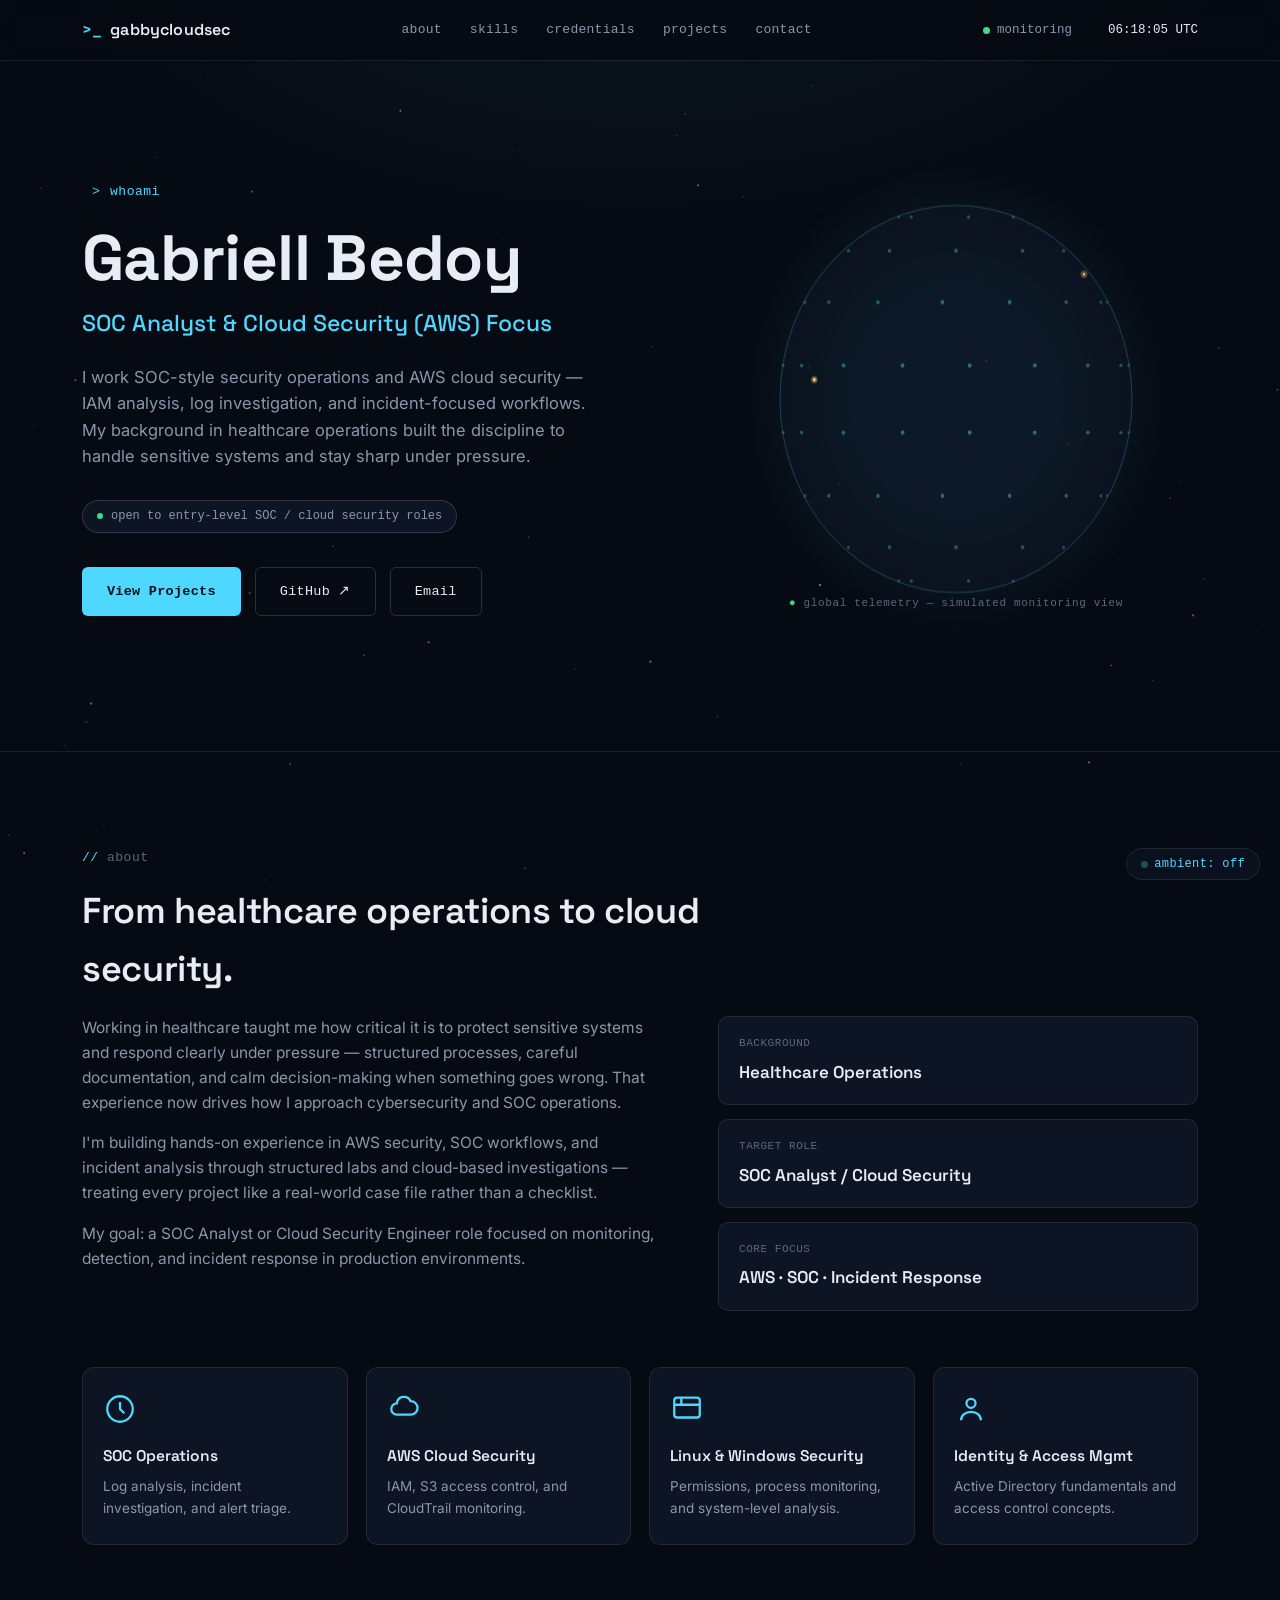
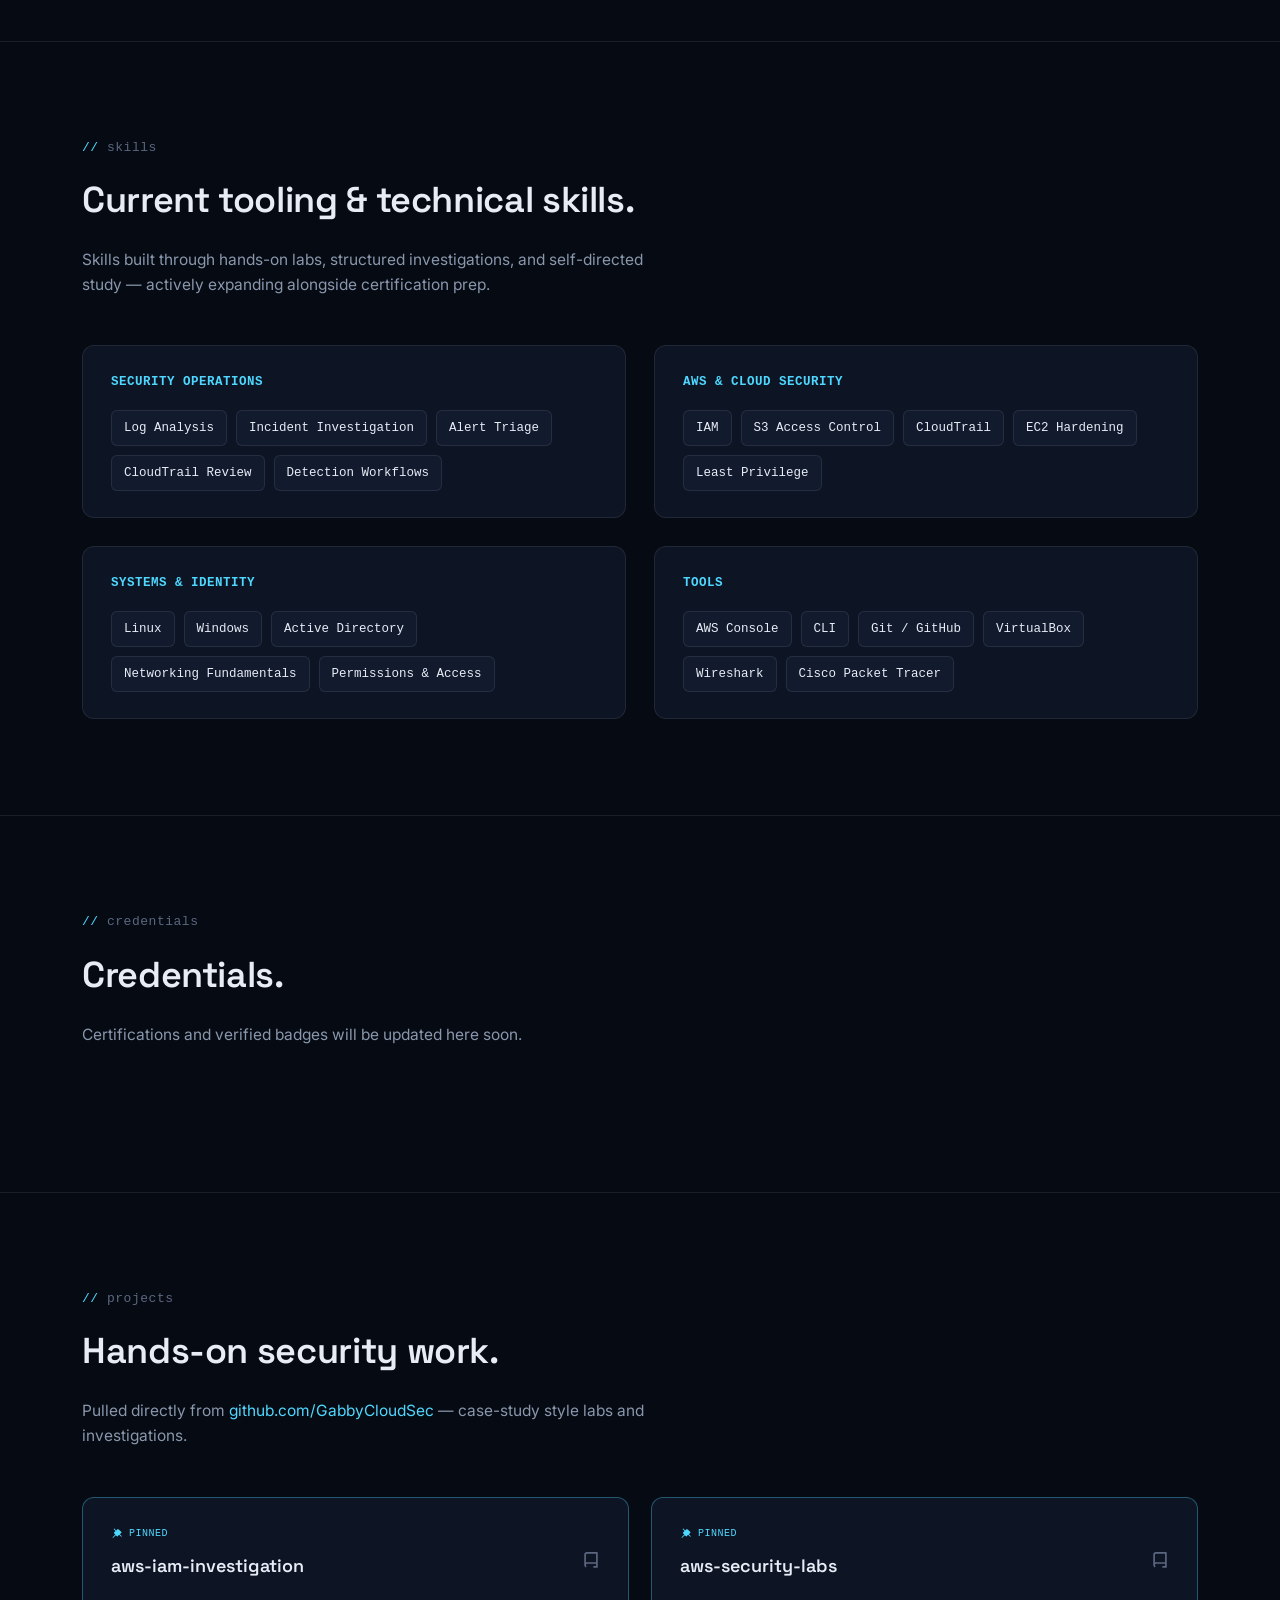
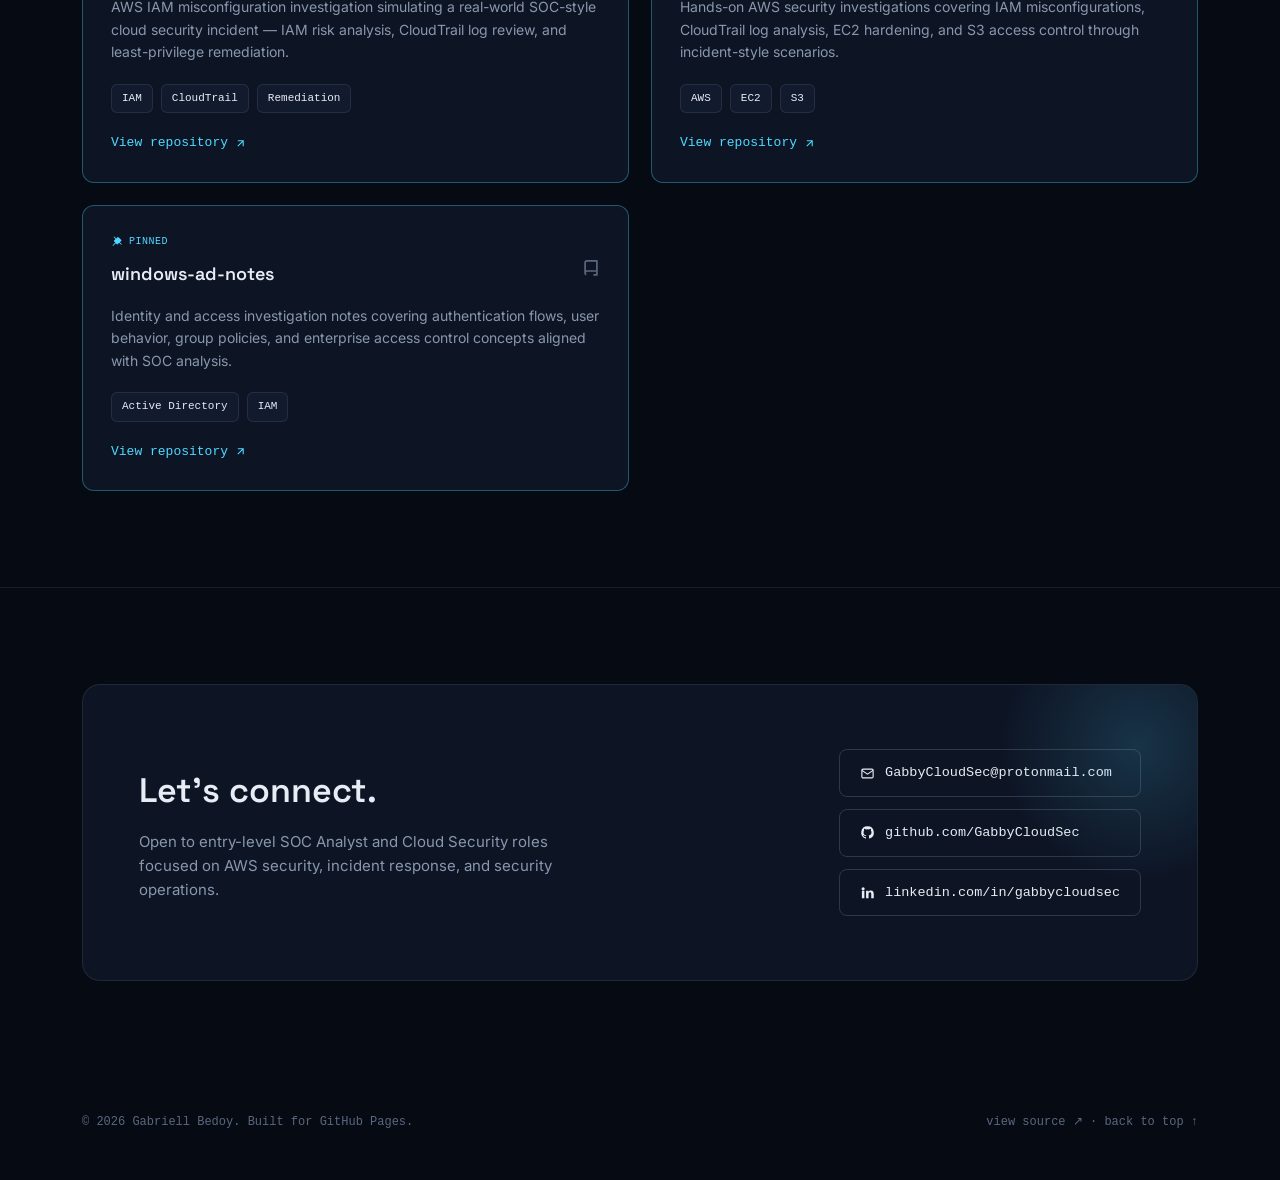
==== commit ed1fbc32: "Revise credentials intro and remove project card Updated the introductory text for the credentials s" ====
--- a/index.html
+++ b/index.html
@@ -13,7 +13,7 @@
 <link rel="preconnect" href="https://fonts.googleapis.com">
 <link rel="preconnect" href="https://fonts.gstatic.com" crossorigin>
 <link href="https://fonts.googleapis.com/css2?family=Space+Grotesk:wght@400;500;600;700&family=Inter:wght@400;500;600&family=IBM+Plex+Mono:wght@400;500;600&display=swap" rel="stylesheet">
-<link rel="stylesheet" href="styles.css">
+<link rel="stylesheet" href="style.css">
 </head>
 <body>
 
@@ -22,13 +22,12 @@
 <!-- ================= STATUS BAR / NAV ================= -->
 <header class="statusbar">
   <div class="statusbar-inner">
-    <a href="#top" class="brand"><span class="caret">&gt;_</span>gabriell.bedoy</a>
+    <a href="#top" class="brand"><span class="caret">&gt;_</span>gabbycloudsec</a>
     <nav class="nav-links" id="navLinks">
       <a href="#about">about</a>
       <a href="#skills">skills</a>
-      <a href="#certifications">certs</a>
+      <a href="#credentials">credentials</a>
       <a href="#projects">projects</a>
-      <a href="#training">training</a>
       <a href="#contact">contact</a>
     </nav>
     <div class="status-cluster mono">
@@ -42,9 +41,8 @@
   <div class="mobile-menu" id="mobileMenu">
     <a href="#about">about</a>
     <a href="#skills">skills</a>
-    <a href="#certifications">certs</a>
+    <a href="#credentials">credentials</a>
     <a href="#projects">projects</a>
-    <a href="#training">training</a>
     <a href="#contact">contact</a>
   </div>
 </header>
@@ -170,61 +168,12 @@
     </div>
   </section>
 
-  <!-- ================= CERTIFICATIONS ================= -->
-  <section id="certifications">
+  <!-- ================= CREDENTIALS ================= -->
+  <section id="credentials">
     <div class="wrap">
-      <div class="sec-eyebrow"><span class="accent">//</span> certifications</div>
-      <h2 class="sec-title">Certifications &amp; badges.</h2>
-      <p class="sec-intro">9 completed credentials across security, networking, and data fundamentals. Verified badges on <a href="https://www.credly.com/users/gabriell-bedoy/badges/credly" target="_blank" rel="noopener" style="color:var(--cyan);">Credly ↗</a>.</p>
-
-      <div class="cred-groups">
-
-        <div class="cred-group">
-          <div class="cred-group-head">
-            <span class="cred-issuer">TryHackMe</span>
-            <span class="cred-count">1 credential</span>
-          </div>
-          <div class="cred-row">
-            <div class="cred-main">
-              <span class="cred-title">Pre Security — Learning Path</span>
-              <span class="cred-sub">19h 10m · completed 8 Jun 2026</span>
-            </div>
-            <a href="https://tryhackme.com/certificate/THM-MPXLUWFHU9" target="_blank" rel="noopener" class="cred-link">
-              View certificate <svg viewBox="0 0 24 24" fill="none" stroke="currentColor" stroke-width="2"><path d="M7 17 17 7M7 7h10v10"/></svg>
-            </a>
-          </div>
-        </div>
-
-        <div class="cred-group">
-          <div class="cred-group-head">
-            <span class="cred-issuer">Cisco Networking Academy</span>
-            <span class="cred-count">5 credentials</span>
-          </div>
-          <div class="cred-row"><div class="cred-main"><span class="cred-title">Getting Started with Cisco Packet Tracer</span><span class="cred-sub">completed 9 May 2026</span></div></div>
-          <div class="cred-row"><div class="cred-main"><span class="cred-title">Introduction to Cybersecurity</span><span class="cred-sub">completed 11 May 2026</span></div></div>
-          <div class="cred-row"><div class="cred-main"><span class="cred-title">Introduction to Data Science</span><span class="cred-sub">completed 12 May 2026</span></div></div>
-          <div class="cred-row"><div class="cred-main"><span class="cred-title">Digital Awareness</span><span class="cred-sub">completed 25 May 2026</span></div></div>
-          <div class="cred-row"><div class="cred-main"><span class="cred-title">Using Computer and Mobile Devices</span><span class="cred-sub">completed 26 May 2026</span></div></div>
-        </div>
-
-        <div class="cred-group">
-          <div class="cred-group-head">
-            <span class="cred-issuer">HP LIFE</span>
-            <span class="cred-count">3 credentials</span>
-          </div>
-          <div class="cred-row"><div class="cred-main"><span class="cred-title">Critical Thinking in the AI Era</span><span class="cred-sub">presented 13 May 2026</span></div></div>
-          <div class="cred-row"><div class="cred-main"><span class="cred-title">Effective Leadership</span><span class="cred-sub">presented 13 May 2026</span></div></div>
-          <div class="cred-row"><div class="cred-main"><span class="cred-title">Data Science &amp; Analytics</span><span class="cred-sub">presented 14 May 2026</span></div></div>
-        </div>
-
-      </div>
-
-      <div class="progress-strip">
-        <span class="progress-label">currently studying toward</span>
-        <span class="pill"><span class="dot" style="background:var(--amber);"></span> CompTIA Security+</span>
-        <span class="pill"><span class="dot" style="background:var(--amber);"></span> AWS Cloud Practitioner</span>
-        <span class="pill"><span class="dot" style="background:var(--text-faint);"></span> ISC2 CC</span>
-      </div>
+      <div class="sec-eyebrow"><span class="accent">//</span> credentials</div>
+      <h2 class="sec-title">Credentials.</h2>
+      <p class="sec-intro">Certifications and verified badges will be updated here soon.</p>
     </div>
   </section>
 
@@ -291,34 +240,6 @@
           </a>
         </div>
 
-        <div class="project-card">
-          <div class="project-head">
-            <h3>cloud-security-notes</h3>
-            <svg class="repo-icon" viewBox="0 0 16 16" fill="currentColor"><path d="M2 2.5A2.5 2.5 0 0 1 4.5 0h8.75a.75.75 0 0 1 .75.75v12.5a.75.75 0 0 1-.75.75h-2.5a.75.75 0 1 1 0-1.5h1.75v-2H4.5a1 1 0 0 0-.714 1.7.75.75 0 0 1-1.072 1.05A2.495 2.495 0 0 1 2 11.5Zm10.5-1H4.5a1 1 0 0 0-1 1v6.708A2.5 2.5 0 0 1 4.5 9h8Z"/></svg>
-          </div>
-          <p class="desc">AWS cloud security fundamentals — IAM, logging, monitoring, encryption, and infrastructure security controls applied through practical, investigation-based learning.</p>
-          <div class="project-tags">
-            <span class="tag">IAM</span><span class="tag">Encryption</span><span class="tag">Monitoring</span>
-          </div>
-          <a href="https://github.com/GabbyCloudSec/cloud-security-notes" target="_blank" rel="noopener" class="project-link">
-            View repository <svg viewBox="0 0 24 24" fill="none" stroke="currentColor" stroke-width="2"><path d="M7 17 17 7M7 7h10v10"/></svg>
-          </a>
-        </div>
-
-      </div>
-    </div>
-  </section>
-
-  <!-- ================= TRAINING ================= -->
-  <section id="training">
-    <div class="wrap">
-      <div class="sec-eyebrow"><span class="accent">//</span> training</div>
-      <h2 class="sec-title">Training &amp; development log.</h2>
-      <div class="training-list">
-        <div class="training-row"><span class="status-tag t-active">active</span> <span class="label">SOC-focused hands-on labs <span>— log analysis &amp; investigation workflows</span></span></div>
-        <div class="training-row"><span class="status-tag t-active">active</span> <span class="label">AWS security fundamentals <span>— IAM, monitoring, CloudTrail</span></span></div>
-        <div class="training-row"><span class="status-tag t-active">active</span> <span class="label">Linux + Windows security analysis <span>— system-level workflows</span></span></div>
-        <div class="training-row"><span class="status-tag t-progress">studying</span> <span class="label">Certification preparation <span>— Security+, ISC2, AWS Cloud Practitioner</span></span></div>
       </div>
     </div>
   </section>
@@ -358,7 +279,102 @@
   </div>
 </footer>
 
+<!-- ================= AMBIENT SOUND TOGGLE ================= -->
+<button id="ambientToggle" class="mono" aria-label="Toggle ambient sound" style="
+  position: fixed;
+  bottom: 20px;
+  right: 20px;
+  z-index: 999;
+  background: rgba(13,20,36,0.7);
+  border: 1px solid var(--line, rgba(79,216,255,0.25));
+  color: var(--cyan, #4FD8FF);
+  border-radius: 999px;
+  padding: 8px 14px;
+  font-size: 12px;
+  letter-spacing: 0.03em;
+  cursor: pointer;
+  backdrop-filter: blur(4px);
+  display: flex;
+  align-items: center;
+  gap: 6px;
+  transition: background 0.2s ease, border-color 0.2s ease;
+">
+  <span class="pulse-dot" id="ambientDot" style="opacity:0.35;"></span> ambient: off
+</button>
+
 <script>
+/* ===================== AMBIENT SPACE NOISE ===================== */
+(function(){
+  let ctx, gainNode, isPlaying = false;
+  const btn = document.getElementById('ambientToggle');
+  const dot = document.getElementById('ambientDot');
+
+  function startAmbient(){
+    ctx = new (window.AudioContext || window.webkitAudioContext)();
+
+    const bufferSize = 2 * ctx.sampleRate;
+    const noiseBuffer = ctx.createBuffer(1, bufferSize, ctx.sampleRate);
+    const output = noiseBuffer.getChannelData(0);
+    let lastOut = 0;
+    for (let i = 0; i < bufferSize; i++) {
+      const white = Math.random() * 2 - 1;
+      output[i] = (lastOut + 0.02 * white) / 1.02;
+      lastOut = output[i];
+      output[i] *= 3.5;
+    }
+    const noise = ctx.createBufferSource();
+    noise.buffer = noiseBuffer;
+    noise.loop = true;
+
+    const noiseFilter = ctx.createBiquadFilter();
+    noiseFilter.type = 'lowpass';
+    noiseFilter.frequency.value = 400;
+
+    const osc1 = ctx.createOscillator();
+    osc1.type = 'sine';
+    osc1.frequency.value = 55;
+
+    const osc2 = ctx.createOscillator();
+    osc2.type = 'sine';
+    osc2.frequency.value = 55.5;
+
+    const droneGain = ctx.createGain();
+    droneGain.gain.value = 0.03;
+
+    gainNode = ctx.createGain();
+    gainNode.gain.value = 0;
+
+    noise.connect(noiseFilter).connect(gainNode);
+    osc1.connect(droneGain);
+    osc2.connect(droneGain);
+    droneGain.connect(gainNode);
+    gainNode.connect(ctx.destination);
+
+    noise.start();
+    osc1.start();
+    osc2.start();
+
+    gainNode.gain.linearRampToValueAtTime(0.05, ctx.currentTime + 2);
+
+    isPlaying = true;
+    btn.innerHTML = '<span class="pulse-dot" style="opacity:1;"></span> ambient: on';
+  }
+
+  function stopAmbient(){
+    if (gainNode) {
+      gainNode.gain.linearRampToValueAtTime(0, ctx.currentTime + 1);
+      setTimeout(() => ctx.close(), 1100);
+    }
+    isPlaying = false;
+    btn.innerHTML = '<span class="pulse-dot" style="opacity:0.35;"></span> ambient: off';
+  }
+
+  btn.addEventListener('click', () => {
+    if (!isPlaying) startAmbient();
+    else stopAmbient();
+  });
+})();
+
 /* ===================== CLOCK ===================== */
 function tickClock(){
   const el = document.getElementById('clock');
@@ -443,11 +459,11 @@
   fitCanvas();
   window.addEventListener('resize', fitCanvas);
 
-  const LAT_STEPS = 9;   // latitude rings
-  const LON_STEPS = 16;  // longitude points per ring
+  const LAT_STEPS = 9;
+  const LON_STEPS = 16;
   const points = [];
   for(let i=1;i<LAT_STEPS;i++){
-    const lat = (Math.PI * i/LAT_STEPS) - Math.PI/2; // -90..90
+    const lat = (Math.PI * i/LAT_STEPS) - Math.PI/2;
     const ringR = Math.cos(lat);
     const y = Math.sin(lat);
     const steps = Math.max(6, Math.round(LON_STEPS * ringR));
@@ -457,7 +473,6 @@
     }
   }
 
-  // marker "monitored regions" at fixed lat/lon (illustrative)
   const markers = [
     {lat: 0.70, lon: 0.0},
     {lat: 0.10, lon: 2.2},
@@ -467,7 +482,7 @@
 
   let rotation = 0;
   let arcTimer = 0;
-  let activeArc = null; // {from, to, t}
+  let activeArc = null;
 
   function project(lat, lon, rot, R){
     const totalLon = lon + rot;
@@ -483,7 +498,6 @@
     const R = size*0.40;
     ctx.clearRect(0,0,size,size);
 
-    // outer glow ring
     const grad = ctx.createRadialGradient(cx,cy,R*0.6,cx,cy,R*1.25);
     grad.addColorStop(0, 'rgba(79,216,255,0.10)');
     grad.addColorStop(1, 'rgba(79,216,255,0)');
@@ -492,7 +506,6 @@
     ctx.arc(cx,cy,R*1.25,0,Math.PI*2);
     ctx.fill();
 
-    // sphere base
     ctx.beginPath();
     ctx.arc(cx,cy,R,0,Math.PI*2);
     ctx.fillStyle = 'rgba(13,20,36,0.55)';
@@ -501,11 +514,10 @@
     ctx.strokeStyle = 'rgba(79,216,255,0.25)';
     ctx.stroke();
 
-    // dotted grid
     for(const p of points){
       const proj = project(p.lat, p.lon, rotation, R);
       if(!proj.visible) continue;
-      const depth = (proj.z + 1) / 2; // 0..1
+      const depth = (proj.z + 1) / 2;
       const px = cx + proj.x, py = cy + proj.y;
       ctx.beginPath();
       ctx.arc(px, py, (0.9 + depth*1.1)*DPR, 0, Math.PI*2);
@@ -513,7 +525,6 @@
       ctx.fill();
     }
 
-    // markers
     const visMarkers = [];
     markers.forEach((m, idx) => {
       const proj = project(m.lat, m.lon, rotation, R);
@@ -533,7 +544,6 @@
       }
     });
 
-    // arc between two visible markers (data flow effect)
     if(!reduceMotion){
       arcTimer++;
       if(!activeArc && visMarkers.length >= 2 && arcTimer % 140 === 0){
@@ -546,14 +556,12 @@
         const {a,b} = activeArc;
         const midX = (a.px+b.px)/2, midY = (a.py+b.py)/2 - R*0.28;
         const t = activeArc.t;
-        // draw arc path
         ctx.beginPath();
         ctx.moveTo(a.px,a.py);
         ctx.quadraticCurveTo(midX, midY, b.px, b.py);
         ctx.strokeStyle = 'rgba(79,216,255,0.35)';
         ctx.lineWidth = 1*DPR;
         ctx.stroke();
-        // moving dot along curve
         const tt = t;
         const x = (1-tt)*(1-tt)*a.px + 2*(1-tt)*tt*midX + tt*tt*b.px;
         const y = (1-tt)*(1-tt)*a.py + 2*(1-tt)*tt*midY + tt*tt*b.py;
@@ -575,14 +583,3 @@
 
 </body>
 </html>
-
-
-
-
-
-
-
-
-
-
-
--- a/style.css
+++ b/style.css
@@ -0,0 +1,559 @@
+/* ================= TOKENS ================= */
+  :root{
+    --bg-void:#060a12;
+    --bg-panel:#0d1424;
+    --bg-panel-soft:#121a2e;
+    --bg-panel-soft-2:#16203a;
+    --line:rgba(231,236,245,0.09);
+    --line-strong:rgba(231,236,245,0.16);
+    --text-primary:#e7ecf5;
+    --text-muted:#8997ad;
+    --text-faint:#5b6780;
+    --cyan:#4fd8ff;
+    --cyan-dim:rgba(79,216,255,0.14);
+    --amber:#ffb454;
+    --green:#3ddc84;
+    --red:#ff6b6b;
+    --font-display:'Space Grotesk', 'Segoe UI', sans-serif;
+    --font-body:'Inter', 'Segoe UI', sans-serif;
+    --font-mono:'IBM Plex Mono', 'SFMono-Regular', Consolas, monospace;
+    --max:1180px;
+  }
+
+  *{margin:0;padding:0;box-sizing:border-box;}
+  html{scroll-behavior:smooth;}
+  body{
+    background:var(--bg-void);
+    color:var(--text-primary);
+    font-family:var(--font-body);
+    line-height:1.6;
+    -webkit-font-smoothing:antialiased;
+    overflow-x:hidden;
+  }
+  ::selection{background:var(--cyan-dim); color:var(--cyan);}
+  a{color:inherit; text-decoration:none;}
+  img,svg{display:block; max-width:100%;}
+
+  :focus-visible{
+    outline:2px solid var(--cyan);
+    outline-offset:3px;
+    border-radius:2px;
+  }
+
+  .wrap{max-width:var(--max); margin:0 auto; padding:0 32px;}
+  .mono{font-family:var(--font-mono);}
+
+  /* background starfield */
+  #starfield{
+    position:fixed; inset:0; z-index:0; pointer-events:none;
+    background:
+      radial-gradient(ellipse 80% 60% at 50% -10%, rgba(79,216,255,0.08), transparent 60%),
+      var(--bg-void);
+  }
+  #starfield canvas{position:absolute; inset:0; width:100%; height:100%;}
+
+  main, header, footer{position:relative; z-index:1;}
+
+  /* ================= TOP STATUS BAR ================= */
+  .statusbar{
+    position:sticky; top:0; z-index:50;
+    background:rgba(6,10,18,0.82);
+    backdrop-filter:blur(10px);
+    border-bottom:1px solid var(--line);
+  }
+  .statusbar-inner{
+    max-width:var(--max); margin:0 auto; padding:0 32px;
+    display:flex; align-items:center; justify-content:space-between;
+    height:60px;
+    font-family:var(--font-mono);
+    font-size:12.5px;
+  }
+  .brand{
+    font-family:var(--font-display);
+    font-weight:600;
+    font-size:16px;
+    letter-spacing:0.01em;
+    color:var(--text-primary);
+    display:flex; align-items:center; gap:8px;
+  }
+  .brand .caret{color:var(--cyan);}
+  .nav-links{display:flex; gap:28px; align-items:center;}
+  .nav-links a{
+    color:var(--text-muted);
+    font-size:13px;
+    letter-spacing:0.02em;
+    transition:color .15s ease;
+    position:relative;
+  }
+  .nav-links a:hover{color:var(--cyan);}
+  .status-cluster{display:flex; align-items:center; gap:18px; color:var(--text-muted);}
+  .status-dot-row{display:flex; align-items:center; gap:7px;}
+  .pulse-dot{
+    width:7px; height:7px; border-radius:50%;
+    background:var(--green);
+    box-shadow:0 0 0 0 rgba(61,220,132,0.6);
+    animation:pulseDot 2.2s infinite;
+  }
+  @keyframes pulseDot{
+    0%{box-shadow:0 0 0 0 rgba(61,220,132,0.55);}
+    70%{box-shadow:0 0 0 6px rgba(61,220,132,0);}
+    100%{box-shadow:0 0 0 0 rgba(61,220,132,0);}
+  }
+  #clock{color:var(--text-primary); min-width:108px; text-align:right;}
+  .menu-toggle{display:none; align-items:center; justify-content:center; background:none; border:1px solid var(--line-strong); color:var(--text-primary); width:36px; height:36px; border-radius:6px; cursor:pointer; flex-shrink:0;}
+  .mobile-menu{
+    display:none;
+    flex-direction:column;
+    background:var(--bg-panel);
+    border-bottom:1px solid var(--line);
+    font-family:var(--font-mono);
+    font-size:14px;
+  }
+  .mobile-menu.open{display:flex;}
+  .mobile-menu a{padding:14px 20px; border-bottom:1px solid var(--line); color:var(--text-muted);}
+  .mobile-menu a:last-child{border-bottom:none;}
+  .mobile-menu a:hover{color:var(--cyan);}
+
+  /* ================= HERO ================= */
+  .hero{
+    padding:96px 0 110px;
+    position:relative;
+    border-bottom:1px solid var(--line);
+  }
+  .hero-grid{
+    display:grid;
+    grid-template-columns:1.1fr 0.9fr;
+    gap:40px;
+    align-items:center;
+  }
+  .eyebrow{
+    font-family:var(--font-mono);
+    font-size:13px;
+    color:var(--cyan);
+    letter-spacing:0.04em;
+    display:flex; align-items:center; gap:10px;
+    margin-bottom:22px;
+  }
+  .eyebrow::before{content:'';}
+  .eyebrow .blink{
+    display:inline-block; width:8px; color:var(--cyan);
+    animation:blink 1.1s steps(1) infinite;
+  }
+  @keyframes blink{ 50%{ opacity:0; } }
+
+  h1.name{
+    font-family:var(--font-display);
+    font-weight:700;
+    font-size:clamp(40px, 6vw, 64px);
+    line-height:1.04;
+    letter-spacing:-0.01em;
+    margin-bottom:14px;
+  }
+  .role-line{
+    font-family:var(--font-display);
+    font-weight:500;
+    font-size:clamp(18px, 2.4vw, 23px);
+    color:var(--cyan);
+    margin-bottom:22px;
+  }
+  .hero p.lede{
+    color:var(--text-muted);
+    font-size:16.5px;
+    max-width:520px;
+    margin-bottom:30px;
+  }
+  .pill-row{display:flex; flex-wrap:wrap; gap:10px; margin-bottom:34px;}
+  .pill{
+    font-family:var(--font-mono);
+    font-size:12px;
+    color:var(--text-muted);
+    border:1px solid var(--line-strong);
+    border-radius:100px;
+    padding:6px 14px;
+    background:var(--bg-panel);
+    display:flex; align-items:center; gap:8px;
+  }
+  .pill .dot{width:6px; height:6px; border-radius:50%; background:var(--green);}
+
+  .cta-row{display:flex; gap:14px; flex-wrap:wrap;}
+  .btn{
+    font-family:var(--font-mono);
+    font-size:13.5px;
+    letter-spacing:0.02em;
+    padding:13px 24px;
+    border-radius:6px;
+    display:inline-flex;
+    align-items:center;
+    gap:8px;
+    transition:transform .15s ease, background .15s ease, border-color .15s ease, color .15s ease;
+    border:1px solid transparent;
+    cursor:pointer;
+  }
+  .btn-primary{
+    background:var(--cyan);
+    color:#06121a;
+    font-weight:600;
+  }
+  .btn-primary:hover{transform:translateY(-2px); background:#6ee2ff;}
+  .btn-ghost{
+    border:1px solid var(--line-strong);
+    color:var(--text-primary);
+    background:transparent;
+  }
+  .btn-ghost:hover{border-color:var(--cyan); color:var(--cyan); transform:translateY(-2px);}
+
+  /* globe */
+  .globe-stage{
+    position:relative;
+    aspect-ratio:1/1;
+    display:flex; align-items:center; justify-content:center;
+  }
+  #globeCanvas{width:100%; height:100%; max-width:440px;}
+  .globe-caption{
+    position:absolute;
+    bottom:6%;
+    left:50%;
+    transform:translateX(-50%);
+    font-family:var(--font-mono);
+    font-size:11px;
+    color:var(--text-faint);
+    letter-spacing:0.06em;
+    text-align:center;
+    white-space:nowrap;
+  }
+  .globe-caption span{color:var(--green);}
+
+  /* ================= SECTION SHELL ================= */
+  section{padding:96px 0; border-bottom:1px solid var(--line);}
+  .sec-eyebrow{
+    font-family:var(--font-mono);
+    font-size:13px;
+    color:var(--text-faint);
+    letter-spacing:0.04em;
+    margin-bottom:14px;
+  }
+  .sec-eyebrow .accent{color:var(--cyan);}
+  h2.sec-title{
+    font-family:var(--font-display);
+    font-weight:600;
+    font-size:clamp(26px, 3.4vw, 36px);
+    max-width:680px;
+    margin-bottom:18px;
+    letter-spacing:-0.01em;
+  }
+  .sec-intro{
+    color:var(--text-muted);
+    max-width:600px;
+    font-size:15.5px;
+    margin-bottom:48px;
+  }
+
+  /* ===== ABOUT ===== */
+  .about-grid{
+    display:grid;
+    grid-template-columns:1.2fr 1fr;
+    gap:60px;
+    align-items:start;
+  }
+  .about-copy p{color:var(--text-muted); margin-bottom:16px; font-size:15.5px;}
+  .about-copy p:last-child{margin-bottom:0;}
+  .stat-stack{display:flex; flex-direction:column; gap:14px;}
+  .stat-card{
+    background:var(--bg-panel);
+    border:1px solid var(--line);
+    border-radius:10px;
+    padding:18px 20px;
+  }
+  .stat-card .k{
+    font-family:var(--font-mono);
+    font-size:11px;
+    color:var(--text-faint);
+    letter-spacing:0.05em;
+    margin-bottom:6px;
+    text-transform:uppercase;
+  }
+  .stat-card .v{font-family:var(--font-display); font-weight:600; font-size:17px;}
+
+  .focus-grid{
+    margin-top:56px;
+    display:grid;
+    grid-template-columns:repeat(4, 1fr);
+    gap:18px;
+  }
+  .focus-card{
+    background:var(--bg-panel);
+    border:1px solid var(--line);
+    border-radius:12px;
+    padding:24px 20px;
+    transition:border-color .2s ease, transform .2s ease;
+  }
+  .focus-card:hover{border-color:var(--line-strong); transform:translateY(-3px);}
+  .focus-card .icon{
+    width:34px; height:34px;
+    margin-bottom:18px;
+    color:var(--cyan);
+  }
+  .focus-card h3{
+    font-family:var(--font-display);
+    font-size:15.5px;
+    font-weight:600;
+    margin-bottom:8px;
+  }
+  .focus-card p{color:var(--text-muted); font-size:13.5px;}
+
+  /* ===== SKILLS ===== */
+  .skills-grid{
+    display:grid;
+    grid-template-columns:repeat(2, 1fr);
+    gap:28px;
+  }
+  .skill-group{
+    background:var(--bg-panel);
+    border:1px solid var(--line);
+    border-radius:12px;
+    padding:26px 28px;
+  }
+  .skill-group h3{
+    font-family:var(--font-mono);
+    font-size:12.5px;
+    letter-spacing:0.04em;
+    color:var(--cyan);
+    text-transform:uppercase;
+    margin-bottom:18px;
+    display:flex; align-items:center; gap:8px;
+  }
+  .tag-row{display:flex; flex-wrap:wrap; gap:9px;}
+  .tag{
+    font-family:var(--font-mono);
+    font-size:12.5px;
+    color:var(--text-primary);
+    background:var(--bg-panel-soft);
+    border:1px solid var(--line);
+    border-radius:6px;
+    padding:7px 12px;
+  }
+
+  /* ===== CERTIFICATIONS (credential ledger) ===== */
+  .cred-groups{
+    display:grid;
+    grid-template-columns:1fr 1fr;
+    gap:20px;
+  }
+  .cred-group:first-child{grid-column:1 / 2;}
+  .cred-group:nth-child(2){grid-column:2 / 3; grid-row:1 / 3;}
+  .cred-group:nth-child(3){grid-column:1 / 2;}
+  .cred-group{
+    background:var(--bg-panel);
+    border:1px solid var(--line);
+    border-radius:12px;
+    overflow:hidden;
+  }
+  .cred-group-head{
+    display:flex; justify-content:space-between; align-items:center;
+    padding:16px 22px;
+    border-bottom:1px solid var(--line);
+    background:var(--bg-panel-soft);
+  }
+  .cred-issuer{
+    font-family:var(--font-display);
+    font-weight:600;
+    font-size:14.5px;
+  }
+  .cred-count{
+    font-family:var(--font-mono);
+    font-size:11px;
+    color:var(--text-faint);
+    letter-spacing:0.03em;
+  }
+  .cred-row{
+    display:flex; justify-content:space-between; align-items:center; gap:14px;
+    padding:15px 22px;
+    border-bottom:1px solid var(--line);
+  }
+  .cred-row:last-child{border-bottom:none;}
+  .cred-main{display:flex; flex-direction:column; gap:3px; min-width:0;}
+  .cred-title{font-size:14px; color:var(--text-primary); font-weight:500;}
+  .cred-sub{font-family:var(--font-mono); font-size:11.5px; color:var(--text-faint);}
+  .cred-link{
+    font-family:var(--font-mono);
+    font-size:12px;
+    color:var(--cyan);
+    display:flex; align-items:center; gap:5px;
+    white-space:nowrap;
+    flex-shrink:0;
+  }
+  .cred-link svg{width:11px; height:11px;}
+
+  .progress-strip{
+    margin-top:28px;
+    display:flex;
+    align-items:center;
+    flex-wrap:wrap;
+    gap:12px;
+    font-family:var(--font-mono);
+  }
+  .progress-label{
+    font-size:11.5px;
+    color:var(--text-faint);
+    letter-spacing:0.04em;
+    text-transform:uppercase;
+  }
+
+  /* ===== PROJECTS ===== */
+  .project-grid{
+    display:grid;
+    grid-template-columns:repeat(2, 1fr);
+    gap:22px;
+  }
+  .project-card{
+    background:var(--bg-panel);
+    border:1px solid var(--line);
+    border-radius:12px;
+    padding:28px;
+    display:flex;
+    flex-direction:column;
+    transition:border-color .2s ease, transform .2s ease;
+  }
+  .project-card:hover{border-color:var(--cyan); transform:translateY(-4px);}
+  .project-head{display:flex; justify-content:space-between; align-items:flex-start; margin-bottom:16px; gap:14px;}
+  .project-head h3{
+    font-family:var(--font-display);
+    font-size:18px;
+    font-weight:600;
+  }
+  .repo-icon{color:var(--text-faint); flex-shrink:0; width:18px; height:18px;}
+  .project-card p.desc{color:var(--text-muted); font-size:14px; margin-bottom:20px; flex-grow:1;}
+  .project-tags{display:flex; flex-wrap:wrap; gap:8px; margin-bottom:20px;}
+  .project-tags .tag{font-size:11px; padding:5px 10px;}
+  .project-link{
+    font-family:var(--font-mono);
+    font-size:13px;
+    color:var(--cyan);
+    display:inline-flex; align-items:center; gap:6px;
+    width:fit-content;
+  }
+  .project-link svg{width:13px; height:13px; transition:transform .15s ease;}
+  .project-card:hover .project-link svg{transform:translate(2px,-2px);}
+  .project-card.pinned{border-color:rgba(79,216,255,0.35);}
+  .pin-flag{
+    font-family:var(--font-mono);
+    font-size:10px;
+    color:var(--cyan);
+    letter-spacing:0.05em;
+    text-transform:uppercase;
+    margin-bottom:10px;
+    display:flex; align-items:center; gap:6px;
+  }
+
+  /* ===== TRAINING ===== */
+  .training-list{
+    border:1px solid var(--line);
+    border-radius:12px;
+    overflow:hidden;
+  }
+  .training-row{
+    display:flex; align-items:center; gap:18px;
+    padding:18px 24px;
+    border-bottom:1px solid var(--line);
+    font-family:var(--font-mono);
+    font-size:13.5px;
+    background:var(--bg-panel);
+  }
+  .training-row:last-child{border-bottom:none;}
+  .training-row .status-tag{
+    font-size:10.5px;
+    letter-spacing:0.05em;
+    text-transform:uppercase;
+    padding:4px 10px;
+    border-radius:100px;
+    flex-shrink:0;
+    width:108px;
+    text-align:center;
+  }
+  .t-progress{color:var(--amber); background:rgba(255,180,84,0.12);}
+  .t-active{color:var(--green); background:rgba(61,220,132,0.12);}
+  .training-row .label{color:var(--text-primary);}
+  .training-row .label span{color:var(--text-faint); margin-left:8px;}
+
+  /* ===== CONTACT ===== */
+  .contact-section{border-bottom:none;}
+  .contact-panel{
+    background:var(--bg-panel);
+    border:1px solid var(--line);
+    border-radius:18px;
+    padding:64px 56px;
+    display:flex;
+    justify-content:space-between;
+    align-items:center;
+    gap:40px;
+    position:relative;
+    overflow:hidden;
+  }
+  .contact-panel::after{
+    content:'';
+    position:absolute; right:-80px; top:-80px;
+    width:280px; height:280px;
+    border-radius:50%;
+    background:radial-gradient(circle, rgba(79,216,255,0.16), transparent 70%);
+  }
+  .contact-copy h2{
+    font-family:var(--font-display);
+    font-size:clamp(26px, 3.2vw, 34px);
+    font-weight:600;
+    margin-bottom:12px;
+  }
+  .contact-copy p{color:var(--text-muted); max-width:420px; font-size:15px;}
+  .contact-links{display:flex; flex-direction:column; gap:12px; flex-shrink:0;}
+  .contact-link-btn{
+    display:flex; align-items:center; gap:10px;
+    font-family:var(--font-mono);
+    font-size:13.5px;
+    border:1px solid var(--line-strong);
+    border-radius:8px;
+    padding:12px 20px;
+    transition:border-color .15s ease, color .15s ease;
+    white-space:nowrap;
+  }
+  .contact-link-btn:hover{border-color:var(--cyan); color:var(--cyan);}
+  .contact-link-btn svg{width:15px; height:15px;}
+
+  /* ===== FOOTER ===== */
+  footer{padding:36px 0 48px;}
+  .footer-inner{
+    display:flex; justify-content:space-between; align-items:center;
+    font-family:var(--font-mono);
+    font-size:12px;
+    color:var(--text-faint);
+    flex-wrap:wrap;
+    gap:12px;
+  }
+  .footer-inner a{color:var(--text-faint); transition:color .15s ease;}
+  .footer-inner a:hover{color:var(--cyan);}
+
+  /* ===== responsive ===== */
+  @media (max-width:980px){
+    .hero-grid{grid-template-columns:1fr; gap:50px;}
+    .globe-stage{order:-1; max-width:320px; margin:0 auto;}
+    .about-grid{grid-template-columns:1fr; gap:40px;}
+    .focus-grid{grid-template-columns:repeat(2,1fr);}
+    .skills-grid{grid-template-columns:1fr;}
+    .cred-groups{grid-template-columns:1fr;}
+    .cred-group:nth-child(2){grid-column:1; grid-row:auto;}
+    .project-grid{grid-template-columns:1fr;}
+    .contact-panel{flex-direction:column; align-items:flex-start; padding:48px 32px;}
+    .contact-links{width:100%;}
+  }
+  @media (max-width:680px){
+    .nav-links{display:none;}
+    .menu-toggle{display:flex;}
+    .wrap, .statusbar-inner{padding:0 20px;}
+    section{padding:64px 0;}
+    .hero{padding:56px 0 70px;}
+    .focus-grid{grid-template-columns:1fr;}
+    #clock{display:none;}
+  }
+
+  @media (prefers-reduced-motion: reduce){
+    *{animation-duration:0.001ms !important; animation-iteration-count:1 !important; transition-duration:0.001ms !important;}
+    html{scroll-behavior:auto;}
+  }
